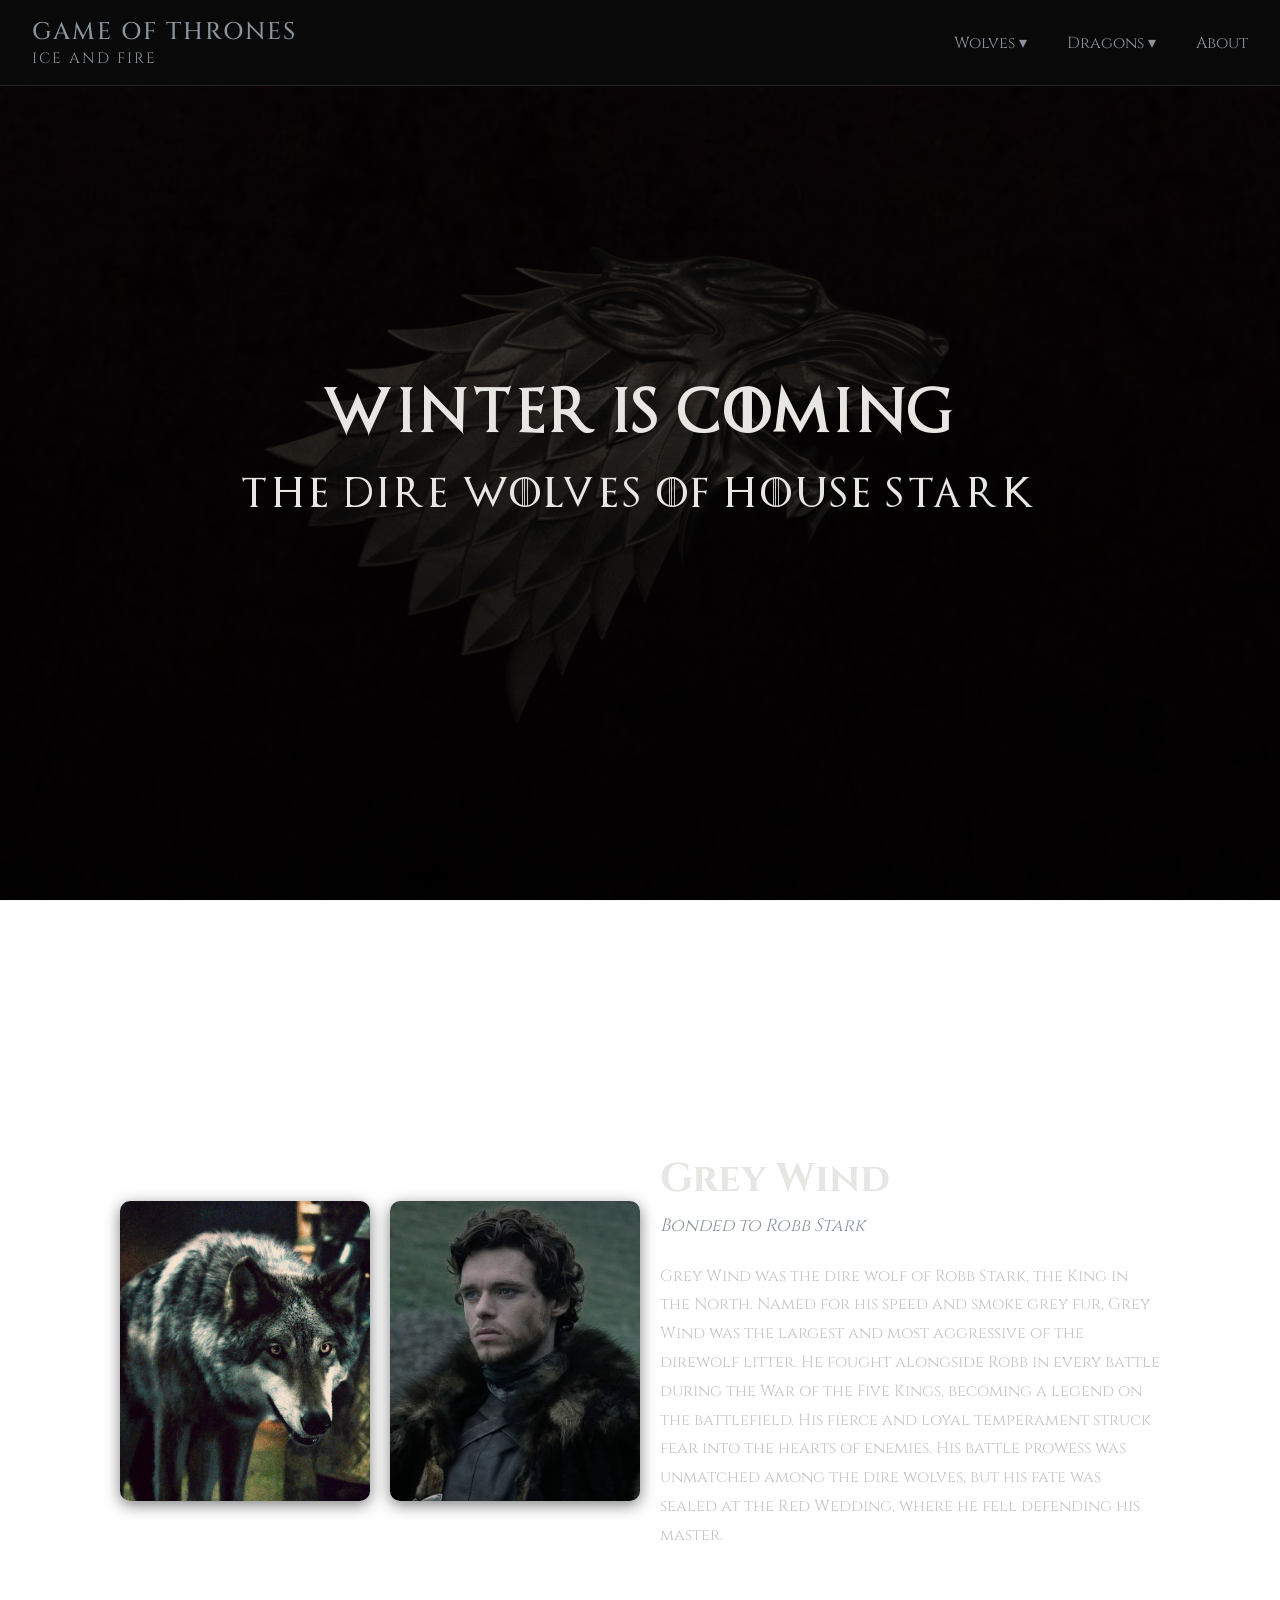
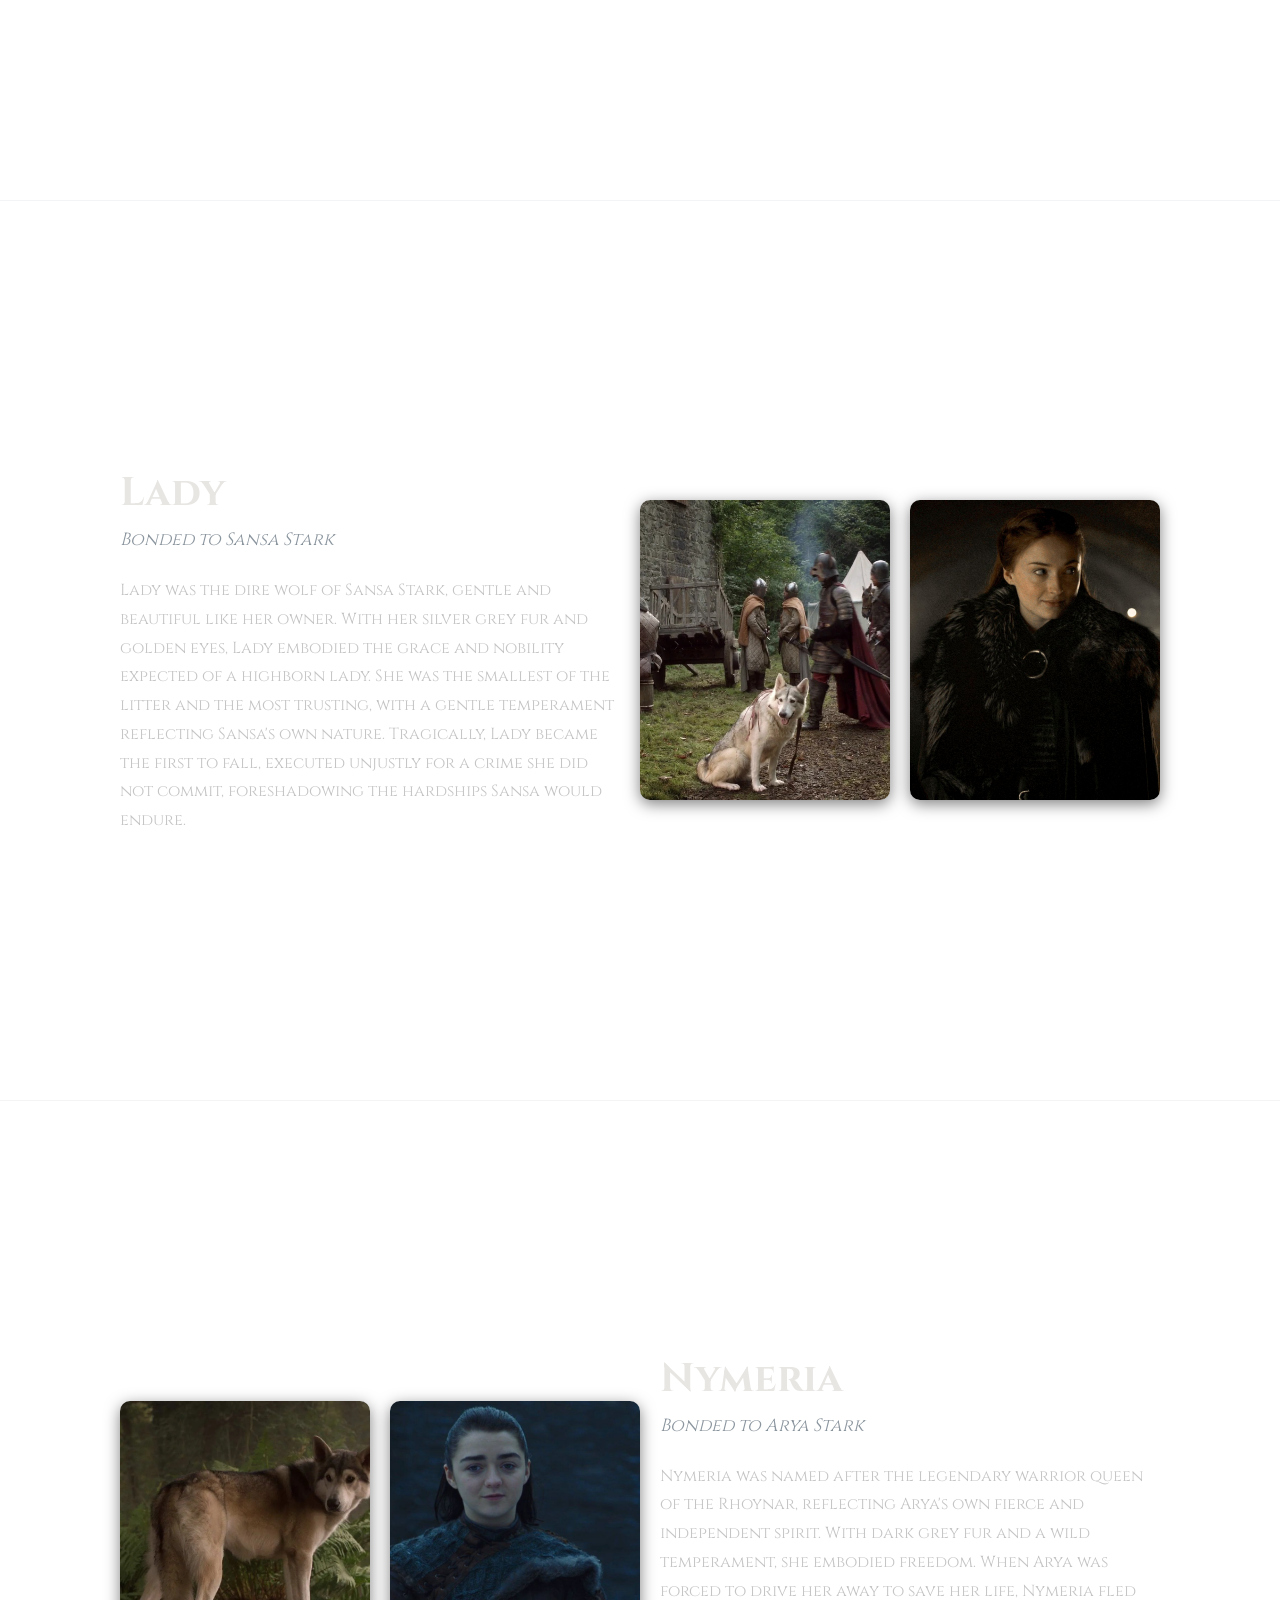
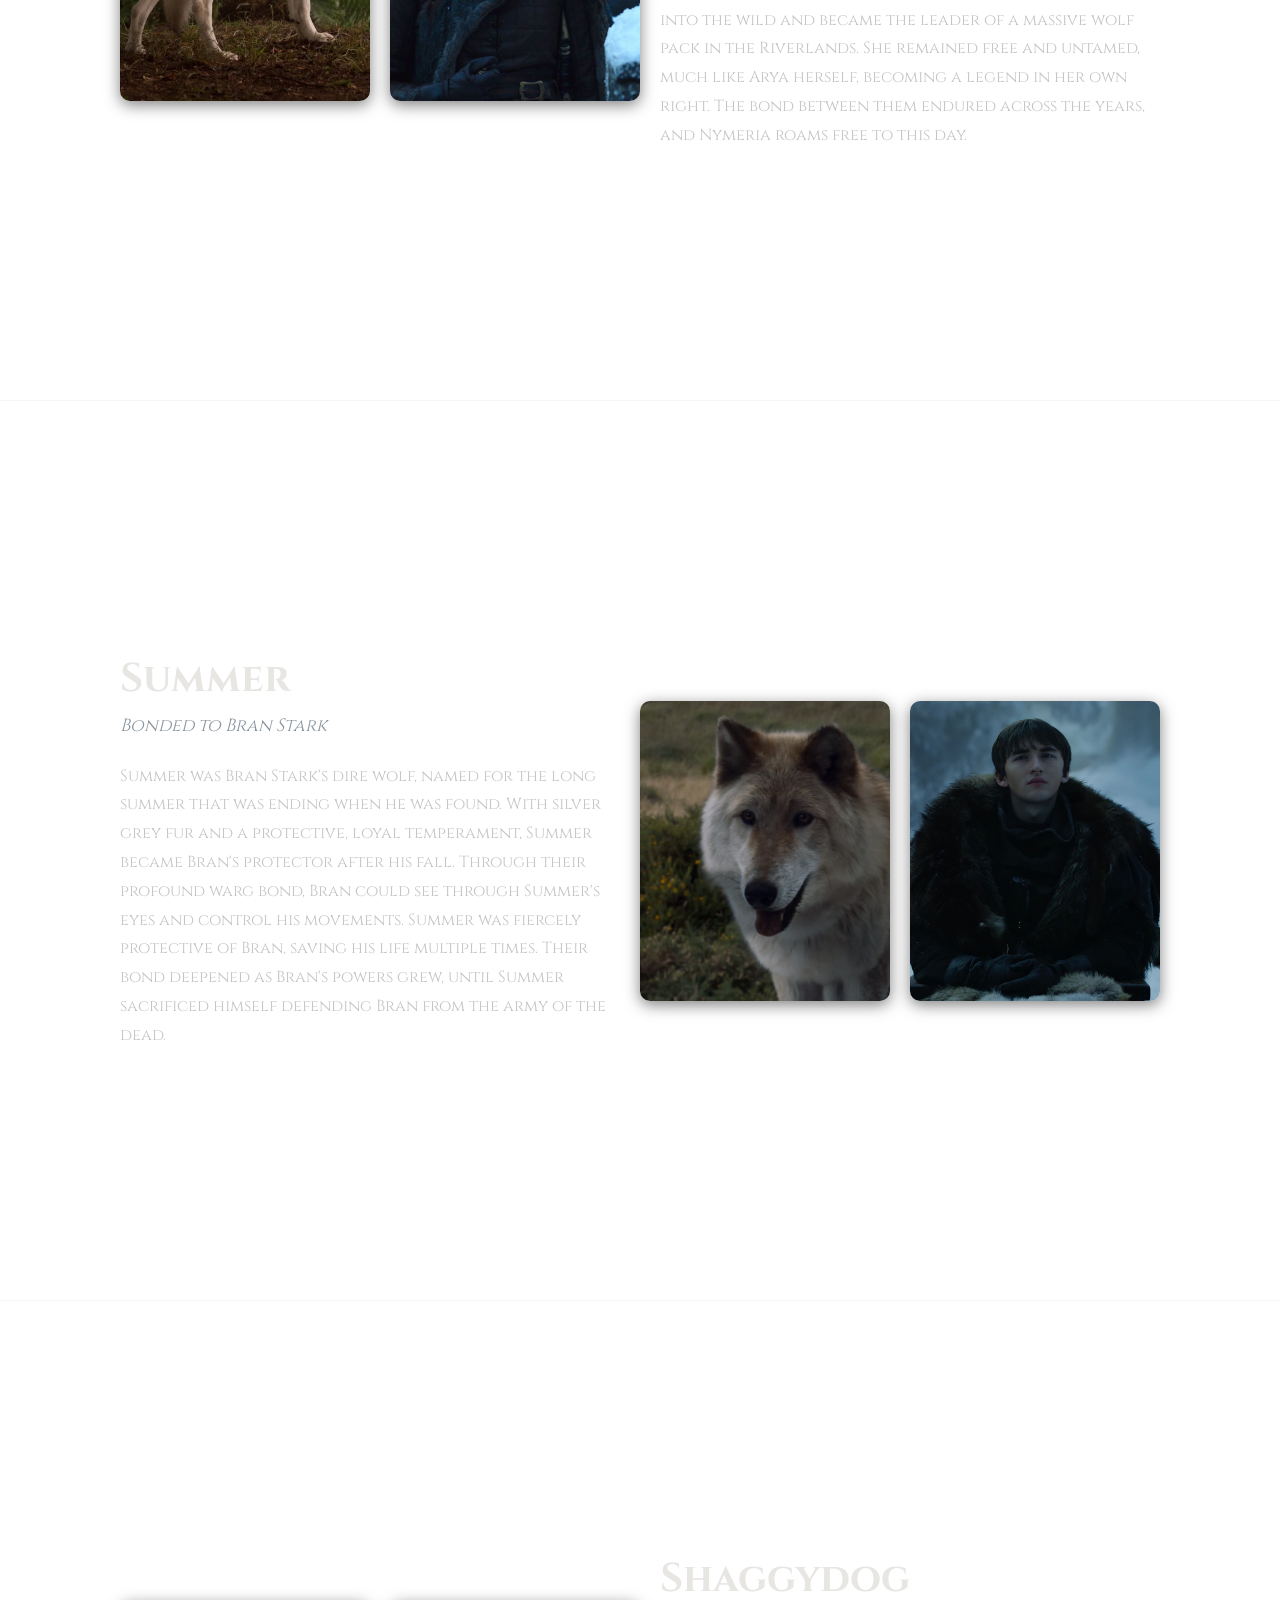
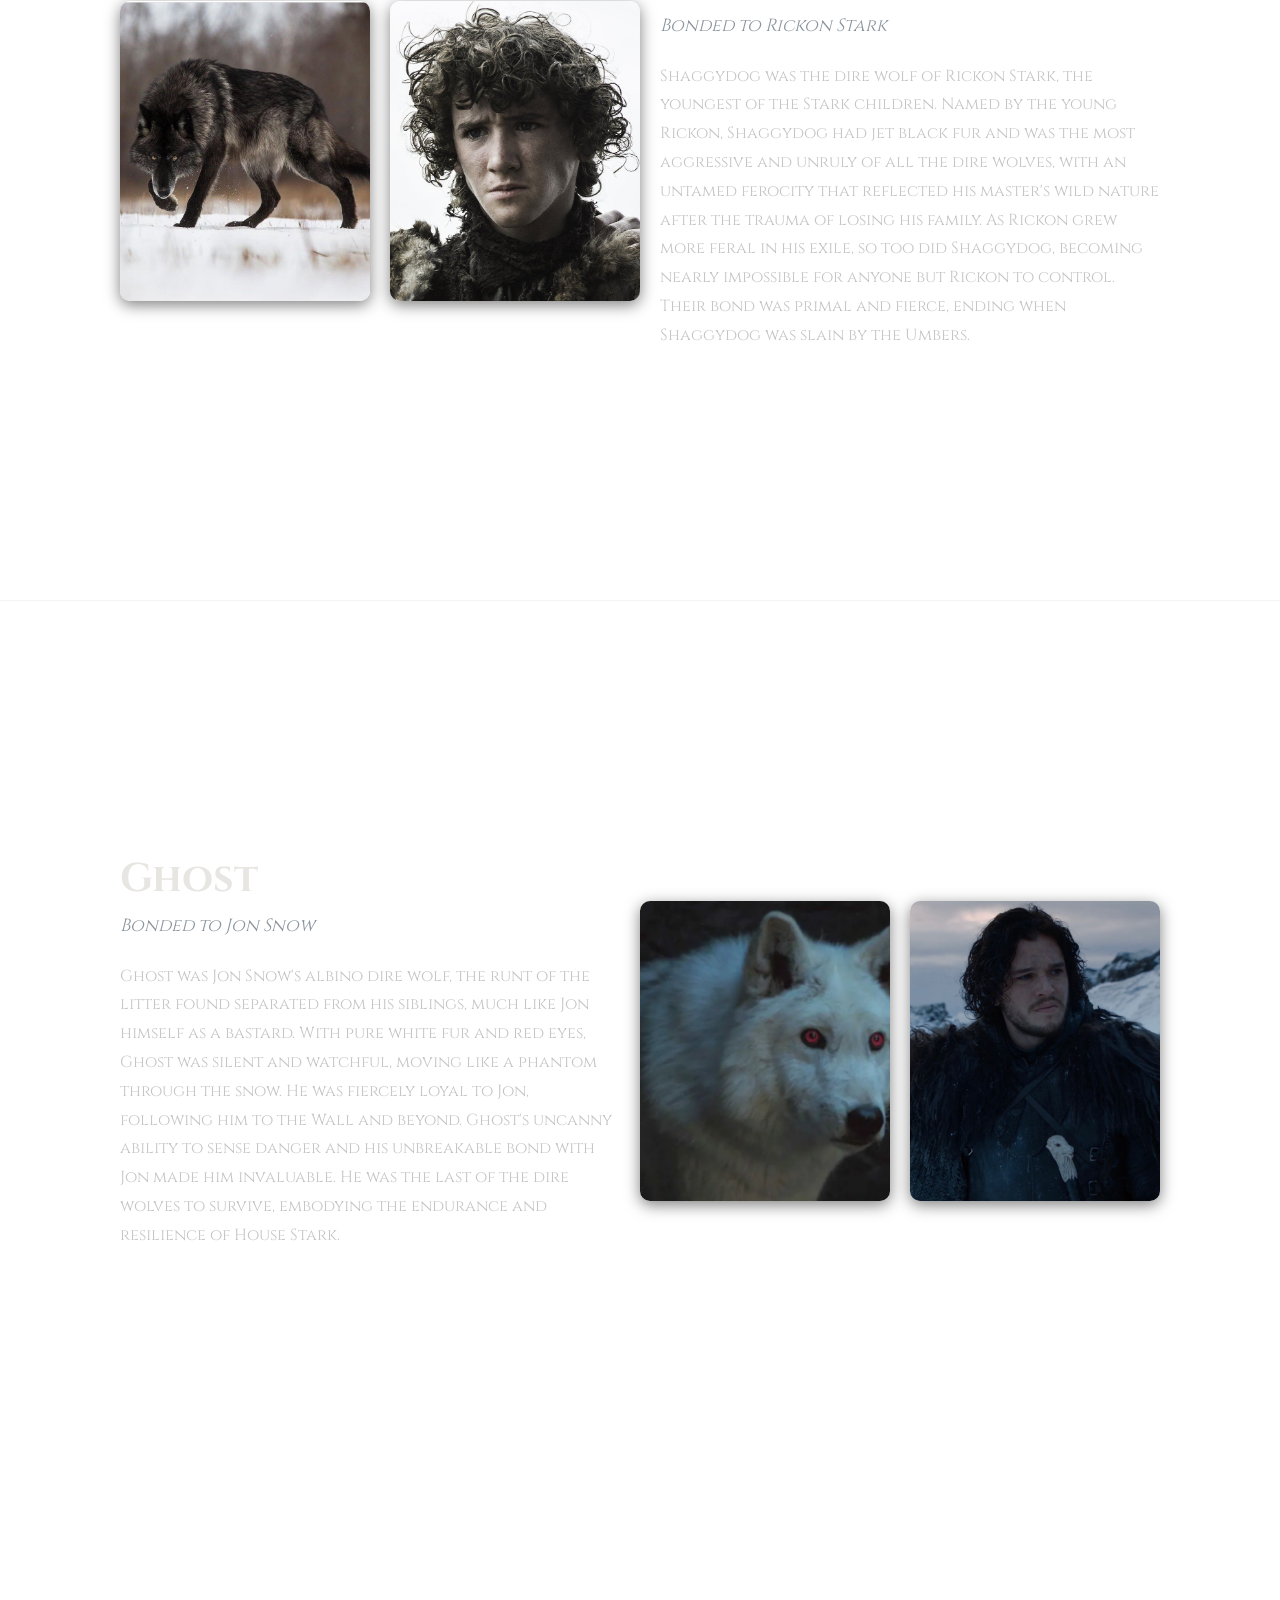
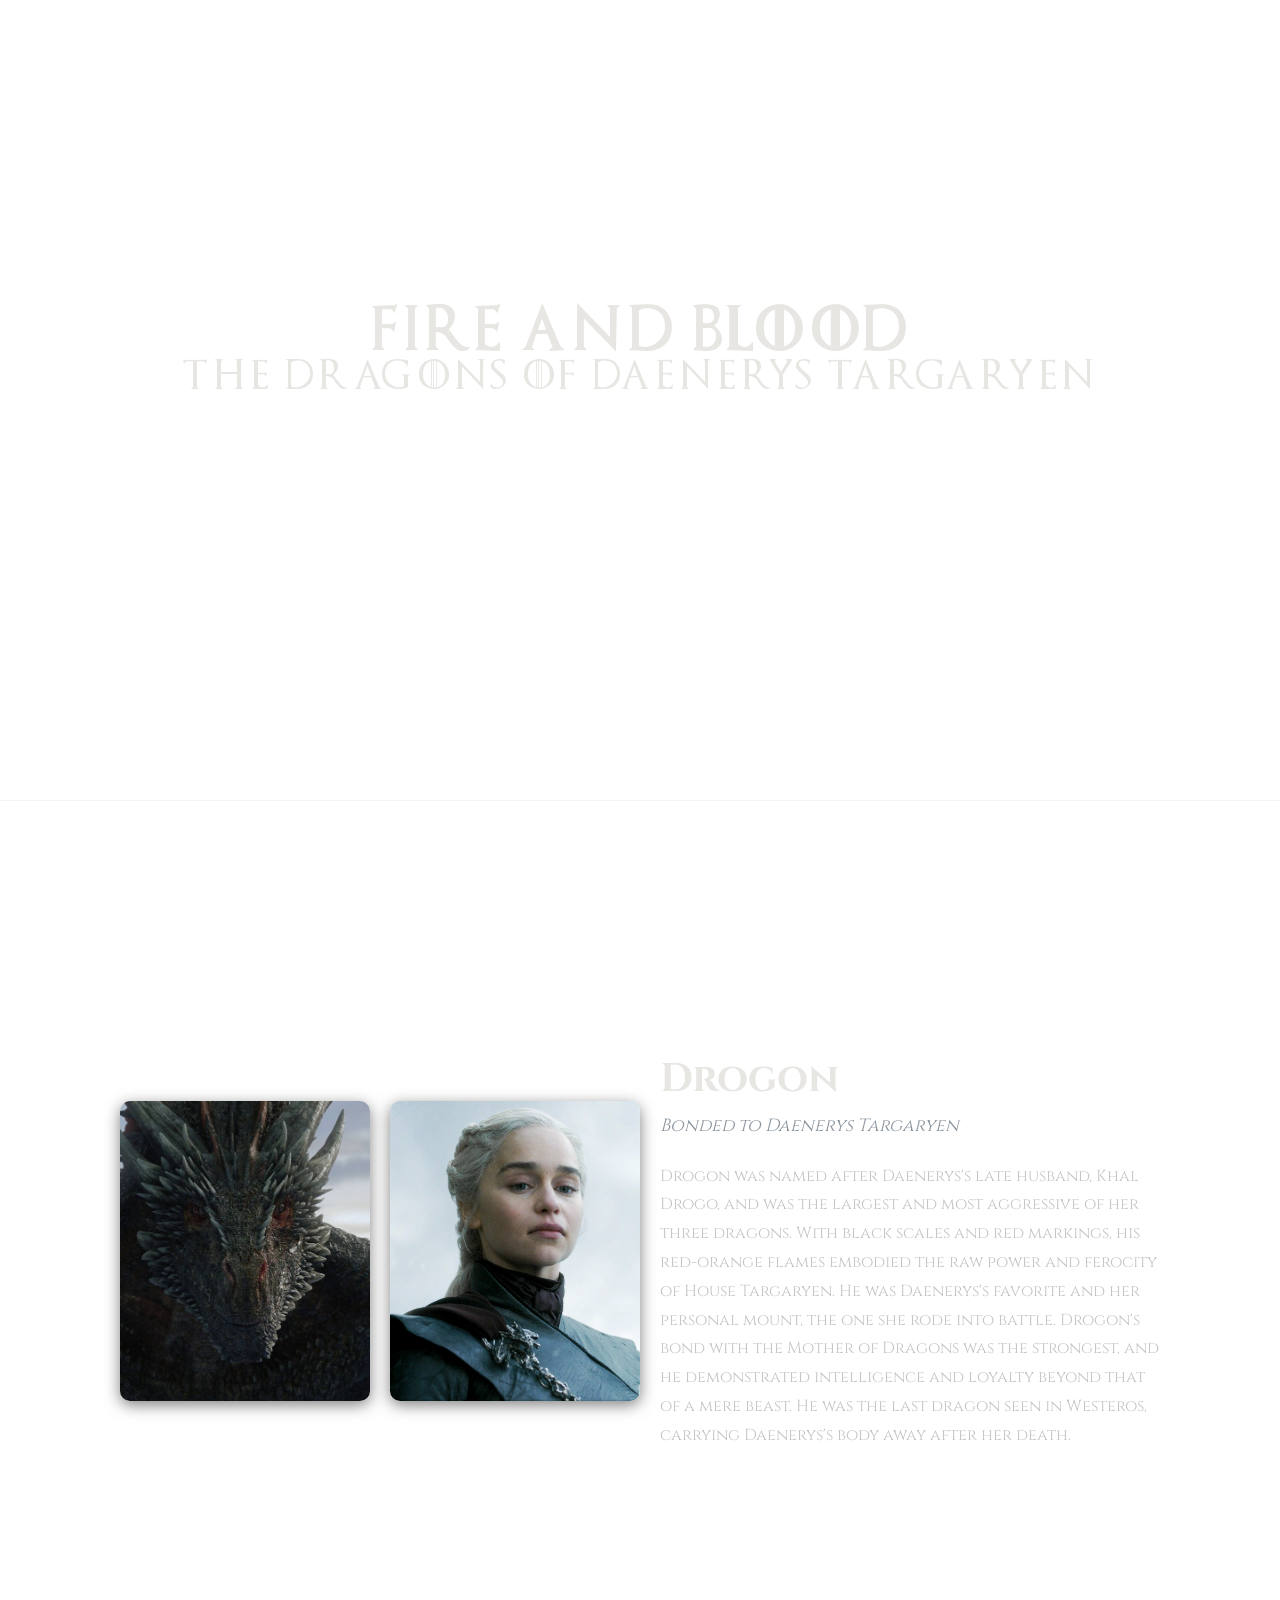
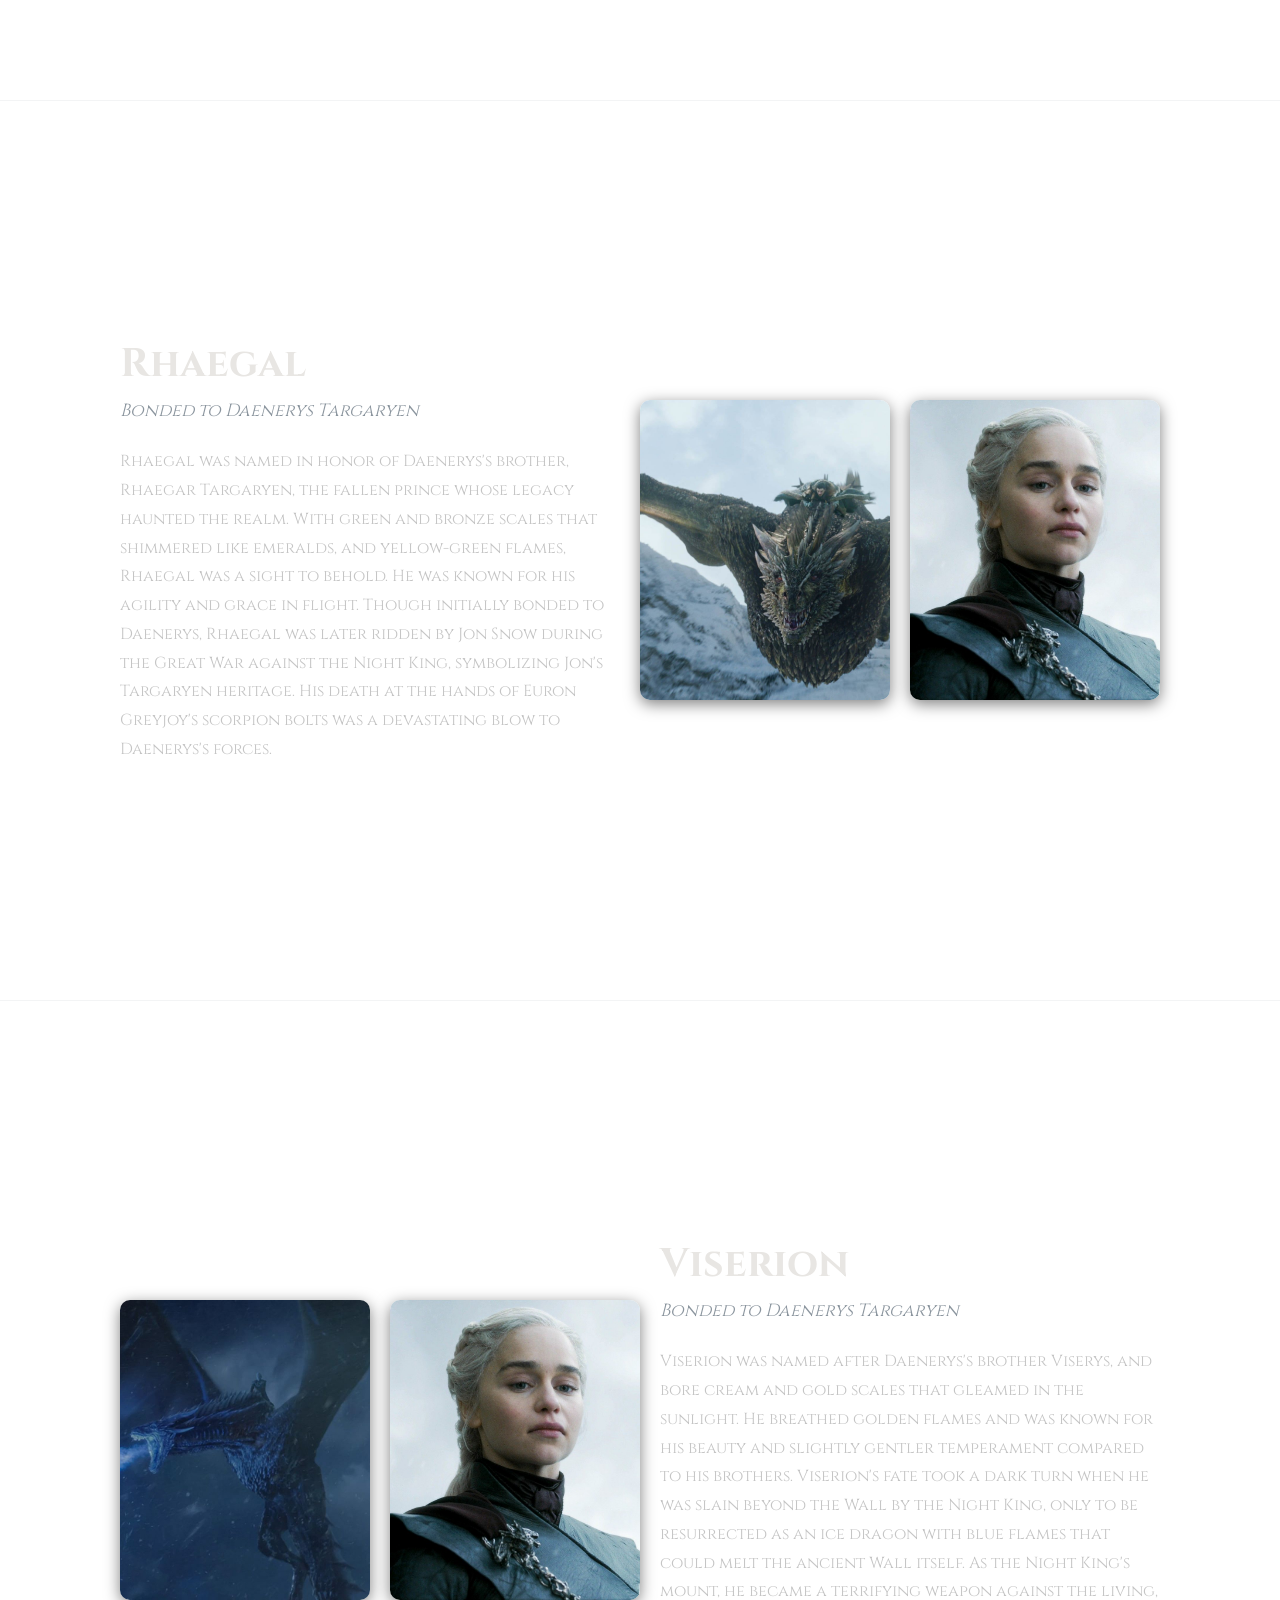
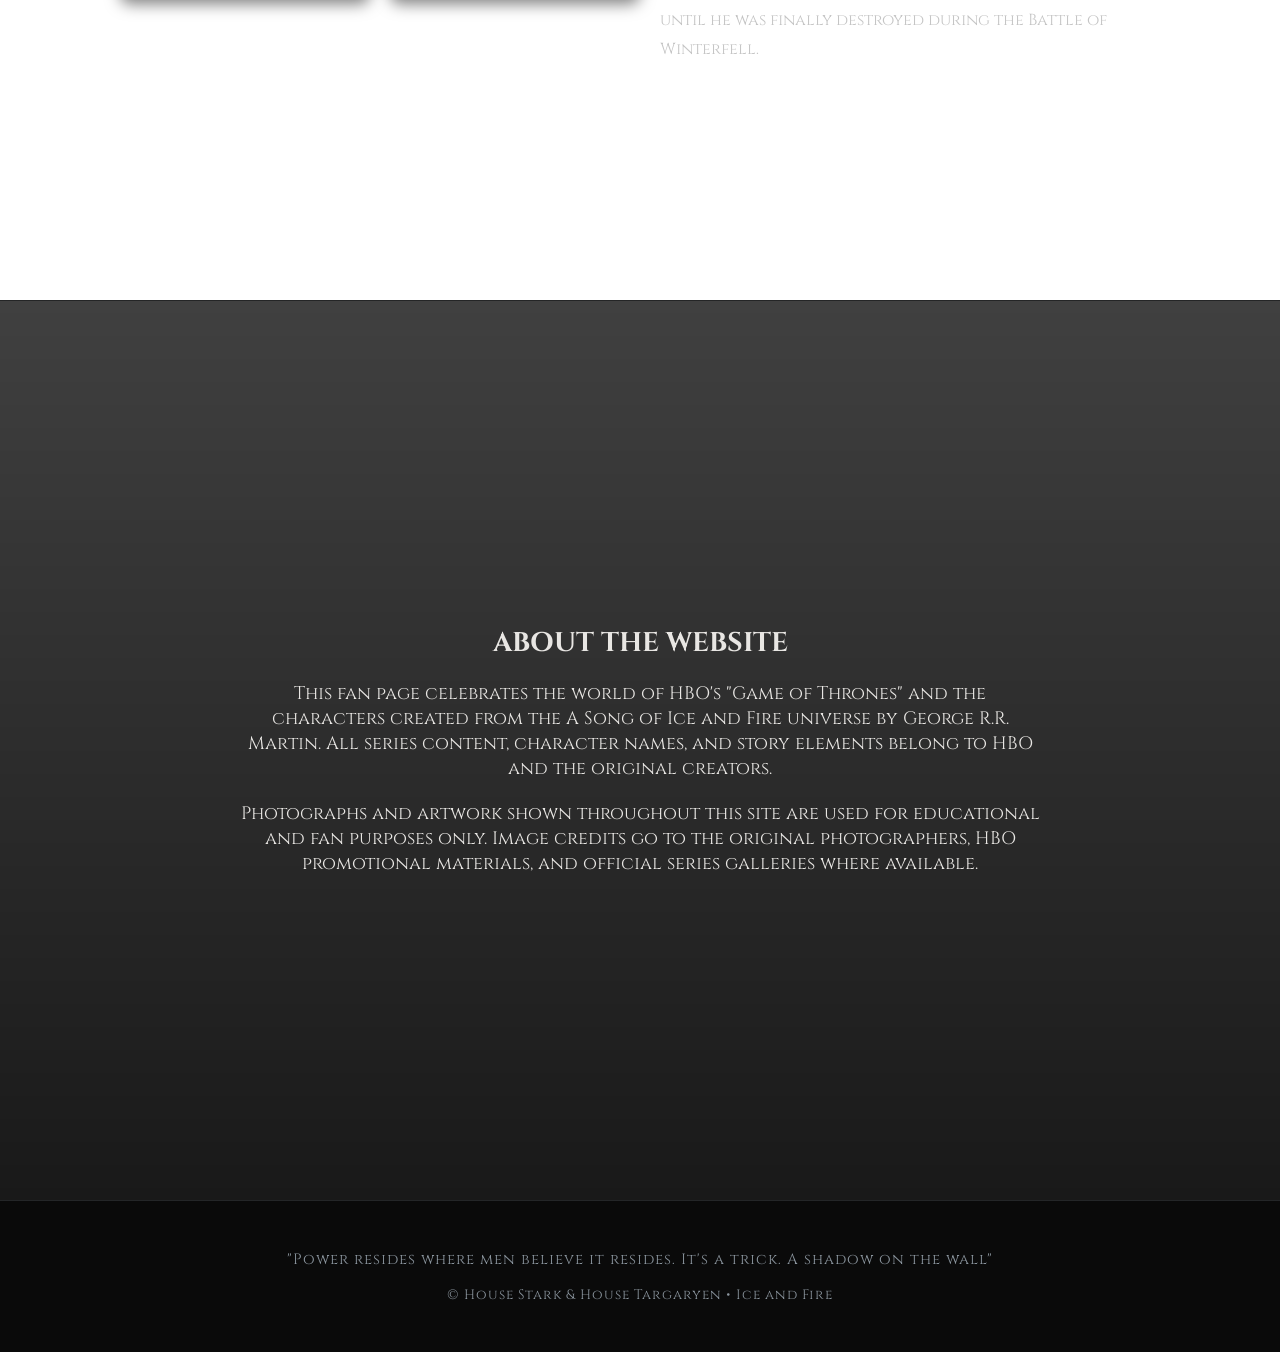
==== webpage/fronta.html @ 241920af "Add files via upload" ====
<!DOCTYPE html>
<html lang="en">

<head>
    <meta charset="UTF-8">
    <meta name="viewport" content="width=device-width, initial-scale=1.0">
    <title>The Dire Wolves & Dragons of Westeros</title>
    <link rel="stylesheet" href="front.css">
</head>

<body>
    <header>
        <nav>
            <div class="holder">
                <div class="logo">GAME OF THRONES</div>
                <div class="logo2">ICE AND FIRE</div>
            </div>

            <div class="burger">&#9776;</div>
            <ul class="links">
                <li class="dropdown">
                    <a href="#">Wolves ▾</a>
                    <ul class="menu">
                        <li><a href="#grey-wind">Grey Wind</a></li>
                        <li><a href="#lady">Lady</a></li>
                        <li><a href="#nymeria">Nymeria</a></li>
                        <li><a href="#summer">Summer</a></li>
                        <li><a href="#shaggydog">Shaggydog</a></li>
                        <li><a href="#ghost">Ghost</a></li>
                    </ul>
                </li>

                <li class="dropdown">
                    <a href="#">Dragons ▾</a>
                    <ul class="menu">
                        <li><a href="#drogon">Drogon</a></li>
                        <li><a href="#rhaegal">Rhaegal</a></li>
                        <li><a href="#viserion">Viserion</a></li>
                    </ul>
                </li>
                    <li><a href="#about">About</a></li>

            </ul>
        </nav>
    </header>

    <section class="intro" id="intro">
        <div class="intro_content">
            <h1>Winter is coming</h1>
            <br>
            <p>The Dire Wolves of House Stark</p>
        </div>
    </section>

    <section id="grey-wind" class="wolf">
        <div class="content">
            <img src="/images/greywind.jpeg" alt="Grey Wind" class="image">
            <img src="/images/rob.jpg" alt="Robb Stark" class="image">
            <div class="wolfinfo">
                <h2>Grey Wind</h2>
                <p class="owner">Bonded to Robb Stark</p>
                <p class="description">
                    Grey Wind was the dire wolf of Robb Stark, the King in the North. Named for his speed and smoke grey
                    fur,
                    Grey Wind was the largest and most aggressive of the direwolf litter. He fought alongside Robb in
                    every battle during the War of the Five Kings, becoming a legend on the battlefield. His fierce and
                    loyal
                    temperament struck fear into the hearts of enemies. His battle prowess was unmatched among the dire
                    wolves,
                    but his fate was sealed at the Red Wedding, where he fell defending his master.
                </p>
            </div>
        </div>
    </section>

    <section id="lady" class="wolf">
        <div class="content">
            <div class="wolfinfo">
                <h2>Lady</h2>
                <p class="owner">Bonded to Sansa Stark</p>
                <p class="description">
                    Lady was the dire wolf of Sansa Stark, gentle and beautiful like her owner. With her silver grey fur
                    and
                    golden eyes, Lady embodied the grace and nobility expected of a highborn lady. She was the smallest
                    of the litter and the most trusting, with a gentle temperament reflecting Sansa's own nature.
                    Tragically,
                    Lady became the first to fall, executed unjustly for a crime she did not commit, foreshadowing the
                    hardships
                    Sansa would endure.
                </p>
            </div>
            <img src="/images/lady.jpeg" alt="Lady" class="image">
            <img src="/images/sansa.jpg" alt="Sansa Stark" class="image">
        </div>
    </section>

    <section id="nymeria" class="wolf">
        <div class="content">
            <img src="/images/nymeria.jpeg" alt="Nymeria" class="image">
            <img src="/images/arya.jpg" alt="Arya Stark" class="image">
            <div class="wolfinfo">
                <h2>Nymeria</h2>
                <p class="owner">Bonded to Arya Stark</p>
                <p class="description">
                    Nymeria was named after the legendary warrior queen of the Rhoynar, reflecting Arya's own fierce
                    and independent spirit. With dark grey fur and a wild temperament, she embodied freedom. When Arya
                    was
                    forced to drive her away to save her life, Nymeria fled into the wild and became the leader of a
                    massive
                    wolf pack in the Riverlands. She remained free and untamed, much like Arya herself, becoming a
                    legend in
                    her own right. The bond between them endured across the years, and Nymeria roams free to this day.
                </p>
            </div>
        </div>
    </section>

    <section id="summer" class="wolf">
        <div class="content">
            <div class="wolfinfo">
                <h2>Summer</h2>
                <p class="owner">Bonded to Bran Stark</p>
                <p class="description">
                    Summer was Bran Stark's dire wolf, named for the long summer that was ending when he was found.
                    With silver grey fur and a protective, loyal temperament, Summer became Bran's protector after his
                    fall.
                    Through their profound warg bond, Bran could see through Summer's eyes and control his movements.
                    Summer was fiercely protective of Bran, saving his life multiple times. Their bond deepened as
                    Bran's
                    powers grew, until Summer sacrificed himself defending Bran from the army of the dead.
                </p>
            </div>
            <img src="/images/summer.jpeg" alt="Summer" class="image">
            <img src="/images/bran.jpg" alt="Bran Stark" class="image">
        </div>
    </section>

    <section id="shaggydog" class="wolf">
        <div class="content">
            <img src="/images/shaggydog.jpg" alt="Shaggydog" class="image">
            <img src="/images/rickon.jpg" alt="Rickon Stark" class="image">
            <div class="wolfinfo">
                <h2>Shaggydog</h2>
                <p class="owner">Bonded to Rickon Stark</p>
                <p class="description">
                    Shaggydog was the dire wolf of Rickon Stark, the youngest of the Stark children. Named by the
                    young Rickon, Shaggydog had jet black fur and was the most aggressive and unruly of all the dire
                    wolves,
                    with an untamed ferocity that reflected his master's wild nature after the trauma of losing his
                    family.
                    As Rickon grew more feral in his exile, so too did Shaggydog, becoming nearly impossible for anyone
                    but
                    Rickon to control. Their bond was primal and fierce, ending when Shaggydog was slain by the Umbers.
                </p>
            </div>
        </div>
    </section>

    <section id="ghost" class="wolf">
        <div class="content">
            <div class="wolfinfo">
                <h2>Ghost</h2>
                <p class="owner">Bonded to Jon Snow</p>
                <p class="description">
                    Ghost was Jon Snow's albino dire wolf, the runt of the litter found separated from his siblings,
                    much like Jon himself as a bastard. With pure white fur and red eyes, Ghost was silent and watchful,
                    moving like a phantom through the snow. He was fiercely loyal to Jon, following him to the Wall and
                    beyond.
                    Ghost's uncanny ability to sense danger and his unbreakable bond with Jon made him invaluable. He
                    was the
                    last of the dire wolves to survive, embodying the endurance and resilience of House Stark.
                </p>
            </div>
            <img src="/images/ghost.jpeg" alt="Ghost" class="image">
            <img src="/images/jon.jpg" alt="Jon Snow" class="image">
        </div>
    </section>

    <section class="divider" id="dragons">
        <h2>Fire and Blood</h2>
        <p>The Dragons of Daenerys Targaryen</p>
    </section>

    <section id="drogon" class="dragon">
        <div class="content">
            <img src="/images/DROGON2.jpg" alt="Drogon" class="image">
            <img src="/images/daenerys.jpg" alt="Daenerys Targaryen" class="image">
            <div class="wolfinfo">
                <h2>Drogon</h2>
                <p class="owner">Bonded to Daenerys Targaryen</p>
                <p class="description">
                    Drogon was named after Daenerys's late husband, Khal Drogo, and was the largest and most aggressive
                    of her three dragons. With black scales and red markings, his red-orange flames embodied the raw
                    power and ferocity of House Targaryen. He was Daenerys's favorite and her personal mount, the one
                    she
                    rode into battle. Drogon's bond with the Mother of Dragons was the strongest, and he demonstrated
                    intelligence and loyalty beyond that of a mere beast. He was the last dragon seen in Westeros,
                    carrying
                    Daenerys's body away after her death.
                </p>
            </div>
        </div>
    </section>

    <section id="rhaegal" class="dragon">
        <div class="content">
            <div class="wolfinfo">
                <h2>Rhaegal</h2>
                <p class="owner">Bonded to Daenerys Targaryen</p>
                <p class="description">
                    Rhaegal was named in honor of Daenerys's brother, Rhaegar Targaryen, the fallen prince whose legacy
                    haunted the realm. With green and bronze scales that shimmered like emeralds, and yellow-green
                    flames,
                    Rhaegal was a sight to behold. He was known for his agility and grace in flight. Though initially
                    bonded
                    to Daenerys, Rhaegal was later ridden by Jon Snow during the Great War against the Night King,
                    symbolizing
                    Jon's Targaryen heritage. His death at the hands of Euron Greyjoy's scorpion bolts was a devastating
                    blow
                    to Daenerys's forces.
                </p>
            </div>
            <img src="/images/RHAEGAL.jpg" alt="Rhaegal" class="image">
            <img src="/images/daenerys.jpg" alt="Daenerys Targaryen" class="image">
        </div>
    </section>

    <section id="viserion" class="dragon">
        <div class="content">
            <img src="/images/VISERION.jpg" alt="Viserion" class="image">
            <img src="/images/daenerys.jpg" alt="Daenerys Targaryen" class="image">
            <div class="wolfinfo">
                <h2>Viserion</h2>
                <p class="owner">Bonded to Daenerys Targaryen</p>
                <p class="description">
                    Viserion was named after Daenerys's brother Viserys, and bore cream and gold scales that gleamed in
                    the sunlight. He breathed golden flames and was known for his beauty and slightly gentler
                    temperament
                    compared to his brothers. Viserion's fate took a dark turn when he was slain beyond the Wall by the
                    Night King, only to be resurrected as an ice dragon with blue flames that could melt the ancient
                    Wall
                    itself. As the Night King's mount, he became a terrifying weapon against the living, until he was
                    finally destroyed during the Battle of Winterfell.
                </p>
            </div>
        </div>
    </section>

    <section class="dragon" id="about">
            <div class="content_about">
                <h2>ABOUT THE WEBSITE</h2>
                <p>
                    This fan page celebrates the world of HBO's "Game of Thrones" and the characters created from the
                    A Song of Ice and Fire universe by George R.R. Martin. All series content, character names, and story
                    elements belong to HBO and the original creators.
                </p>
                <p>
                    Photographs and artwork shown throughout this site are used for educational and fan purposes only.
                    Image credits go to the original photographers, HBO promotional materials, and official series
                    galleries where available.
                </p>
            </div>
    </section>

    <footer>
        <p>"Power resides where men believe it resides. It's a trick. A shadow on the wall"</p>
        <p style="margin-top: 1rem; font-size: 0.85rem;">© House Stark & House Targaryen • Ice and Fire</p>
    </footer>

    <script src="https://code.jquery.com/jquery-3.6.0.min.js"></script>
    <script src="front.js"></script>
</body>

</html>
---- webpage/front.css ----
* {
    margin: 0;
    box-sizing: border-box;
}
body {
    font-family: "MyFont", 'Georgia', serif;
    background-attachment: fixed;
    overflow-x: hidden;
    color: #e8e6e3;
    opacity: 1;
}
header {
    position: fixed;
    top: 0;
    z-index: 100;
    width: 100%;
    color: #8b959e;
    background: rgba(10, 10, 10, 0.95);
    backdrop-filter: blur(30px);
    border-bottom: 1px solid rgba(139, 149, 158, 0.2);
}
nav{
    max-width: 1500px;
    max-height: fit-content;
    margin: 0 auto;
    padding: 16px 32px;
    display: flex;
    justify-content: space-between;
    align-items: center;
}

.dropdown {
    position: relative;
}
.dropdown .menu {
    display: none;
    position: absolute;
    top: 100%;
    left: 0;
    list-style: none;
    background: rgba(10, 10, 10, 0.98);
    backdrop-filter: blur(30px);
    border: 1px solid rgba(139, 149, 158, 0.2);
    border-radius: 8px;
    padding: 12px 0;
    min-width: 180px;
    margin-top: 8px;
    box-shadow: 0 8px 24px rgba(0, 0, 0, 0.6);
}
.dropdown .menu.active {
    display: block;
}
.dropdown .menu li {
    padding: 0;
}
.dropdown .menu a {
    display: block;
    padding: 12px 24px;
    color: #8b959e;
    transition: background 0.2s ease, color 0.2s ease;
}

.dropdown .menu a:hover {
    background: rgba(139, 149, 158, 0.1);
    color: #e8e6e3;
}

.dropdown .menu a::after {
    display: none;
}
.links {
    list-style: none;
    display: flex;
    gap: 40px;
}
.links li{
    color: #8b959e;
}
.links a{
    position: relative;
}
a{
    color: #8b959e;
    text-decoration: none;
}
.links a::after{
    content: '';
    background: #8b959e;
    height: 2px;
    left: 0;
    width: 0;
    bottom: -5px;
    position: absolute;
    transition: width 0.3s ease;
}
.links a:hover::after {
    width: 100%;
}
nav a:visited {
  color: #8b959e;
}
.burger {
    display: none;
    font-size: 28px;
    color: #8b959e;
    cursor: pointer;
    transition: color 0.3s ease;
}
.burger:hover {
    color: #e8e6e3;
}

.logo{
    font-size: 24px;
    font-weight: 500;
    color: #8b959e;
    letter-spacing: 2px;
}
.logo2{
    font-size: 15px;
    font-weight: 400;
    color: #8b959e;
    letter-spacing: 2px;
}
.intro{
    height: 100vh;
    display: flex;
    text-align: center;
    font-size: 30px;
    font-family: "GOT", serif;
    letter-spacing: 5px;
    flex-direction: column;
    justify-content: center;
    align-items: center;
    padding: 0 20px;
    background-image: linear-gradient(rgba(0,0,0,0.75), rgba(0,0,0,0.9)),url('/images/ice.png');
    background-size: cover;
    background-position: center;
}

#grey-wind {
    background: linear-gradient(rgba(0,0,0,0.75), rgba(0,0,0,0.9)), url('/images/greywind.jpeg');
    background-size: cover;
    background-position: center;
}
#lady {
    background: linear-gradient(rgba(0,0,0,0.75), rgba(0,0,0,0.9)), url('/images/lady.jpeg');
    background-size: cover;
    background-position: center;
}
#nymeria {
    background: linear-gradient(rgba(0,0,0,0.75), rgba(0,0,0,0.9)), url('/images/nymeria.jpeg');
    background-size: cover;
    background-position: center;
}
#summer {
    background: linear-gradient(rgba(0,0,0,0.75), rgba(0,0,0,0.9)), url('/images/summer.jpeg');
    background-size: cover;
    background-position: center;
}
#shaggydog {
    background: linear-gradient(rgba(0,0,0,0.75), rgba(0,0,0,0.9)), url('/images/shaggydog.jpg');
    background-size: cover;
    background-position: right;
}
#ghost {
    background: linear-gradient(rgba(0,0,0,0.75), rgba(0,0,0,0.9)), url('/images/ghost.jpeg');
    background-size: cover;
    background-position: center;
}
#drogon {
    background: linear-gradient(rgba(0,0,0,0.75), rgba(0,0,0,0.9)), url('/images/DROGON1.jpg');
    background-size: cover;
    background-position: center;
}
#rhaegal {
    background: linear-gradient(rgba(0,0,0,0.75), rgba(0,0,0,0.9)), url('/images/RHAEGAL.jpg');
    background-size: cover;
    background-position: center;
}
#viserion {
    background: linear-gradient(rgba(0,0,0,0.75), rgba(0,0,0,0.9)), url('/images/VISERION.jpg');
    background-size: cover;
    background-position: center;
}
#about{
    background: linear-gradient(rgba(0,0,0,0.75), rgba(0,0,0,0.9)), url('/images/icefire.png');
    background-size: cover;
    background-position: center;
}
.wolf, .dragon {
    min-height: 100vh;
    display: flex;
    align-items: center;
    justify-content: center;
    padding: 100px 60px;
    background: rgba(0, 0, 0, 0.5);
    border-top: 1px solid rgba(139, 149, 158, 0.1);
    flex-direction: column;
}
.content {
    display: flex;
    flex-wrap: wrap;
    align-items: center;
    justify-content: center;
    gap: 30px;
    max-width: 1400px;
}
.content_about {
    display: flex;
    flex-direction: column;
    align-items: center;
    justify-content: center;
    font-size: 18px;
    gap: 20px;
    max-width: 800px;
    text-align: center;
}
.divider {
    font-family: "GOT", serif;
    font-size: 30px;
    letter-spacing: 5px;
    min-height: 100vh;
    display: flex;
    flex-direction: column;
    justify-content: center;
    align-items: center;
    text-align: center;
    padding: 0 20px;
    background-image: linear-gradient(rgba(0,0,0,0.6), rgba(20,0,0,0.85)), url('/images/fire.png');
    background-size: cover;
    background-position: center;
}
.image{
    width: 400px;
    height: 400px;
    object-fit: cover;
    border-radius: 10px;
    box-shadow: 0 4px 15px rgba(0, 0, 0, 0.5);
}
.image:hover {
    transform: scale(1.02);
    transition: transform 0.8s ease;
}
.wolfinfo {
    flex: 1;
    min-width: 300px;
    max-width: 500px;
}
.wolfinfo h2 {
    font-size: 2.5rem;
    margin-bottom: 0.5rem;
    color: #e8e6e3;
}
.wolfinfo .owner {
    font-size: 1.1rem;
    color: #8b959e;
    margin-bottom: 1.5rem;
    font-style: italic;
}
.wolfinfo .description {
    font-size: 1rem;
    line-height: 1.8;
    color: #c5c5c5;
}
.intro, .dragon, .divider, #grey-wind, #lady, #nymeria, #summer, #shaggydog, #ghost, #drogon, #rhaegal, #viserion {
    background-attachment: fixed;
}
footer {
    background: #0a0a0a;
    padding: 48px 32px;
    text-align: center;
    border-top: 1px solid rgba(139, 149, 158, 0.2);
}
footer p {
    color: #8b959e;
    font-size: 15px;
    letter-spacing: 1px;
}
@font-face {
    font-family: "MyFont";
    src: url(/Cinzel/Cinzel-VariableFont_wght.ttf);
}
@font-face {
    font-family: "GOT";
    src: url(/game-of-thrones/Game\ of\ Thrones.ttf);
}

html{
    scroll-behavior: smooth;
}

@media (max-width: 1400px) {
    .image {
        width: 250px;
        height: 300px;
    }
    .content {
        gap: 20px;
    }
    .description{
        font-size: 10px;
    }
}

@media (max-width: 968px) {
    .image {
        width: 250px;
        height: 300px;
    }
    .content {
        gap: 20px;
    }
    .description{
        font-size: 10px;
    }
    .burger {
        display: block;
    }
    .links {
        position: fixed;
        right: -100%;
        top: 80px;
        flex-direction: column;
        background: rgba(10, 10, 10, 0.98);
        backdrop-filter: blur(30px);
        width: 250px;
        border-left: 1px solid rgba(139, 149, 158, 0.2);
        border-bottom: 1px solid rgba(139, 149, 158, 0.2);
        border-radius: 0 0 0 8px;
        padding: 20px;
        gap: 20px;
        transition: right 0.3s ease;
        box-shadow: -5px 5px 20px rgba(0, 0, 0, 0.5);
    }
    .links.active {
        right: 0;
    }
    .dropdown .menu {
        position: static;
        display: none;
        margin-top: 10px;
        box-shadow: none;
        border: none;
        padding-left: 15px;
    }
    .dropdown .menu.active {
        display: block;
    }
    .content {
        align-items: center;
    }
    
    .image {
        order: -1;
    }
    
    .wolfinfo {
        order: 1;
        text-align: center;
    }
}
@media (max-width: 640px) {
    .content {
        align-items: center;
    }
    .image {
        order: -1;
    }
    .wolfinfo {
        order: 1;
        text-align: center;
    }
    .intro {
        font-size: 20px;
    }
    .divider {
        font-size: 20px;
    }
    .wolf, .dragon {
        padding: 80px 30px;
    }
    .image {
        width: 200px;
        height: 200px;
    }
    .wolfinfo {
        max-width: 100%;
        text-align: center;
    }
    nav {
        padding: 10px;
    }
    .logo {
        font-size: 18px;
    }
    .logo2 {
        font-size: 12px;
    }
    .links {
        top: 60px;
        width: 200px;
        font-size: 14px;
    }
}
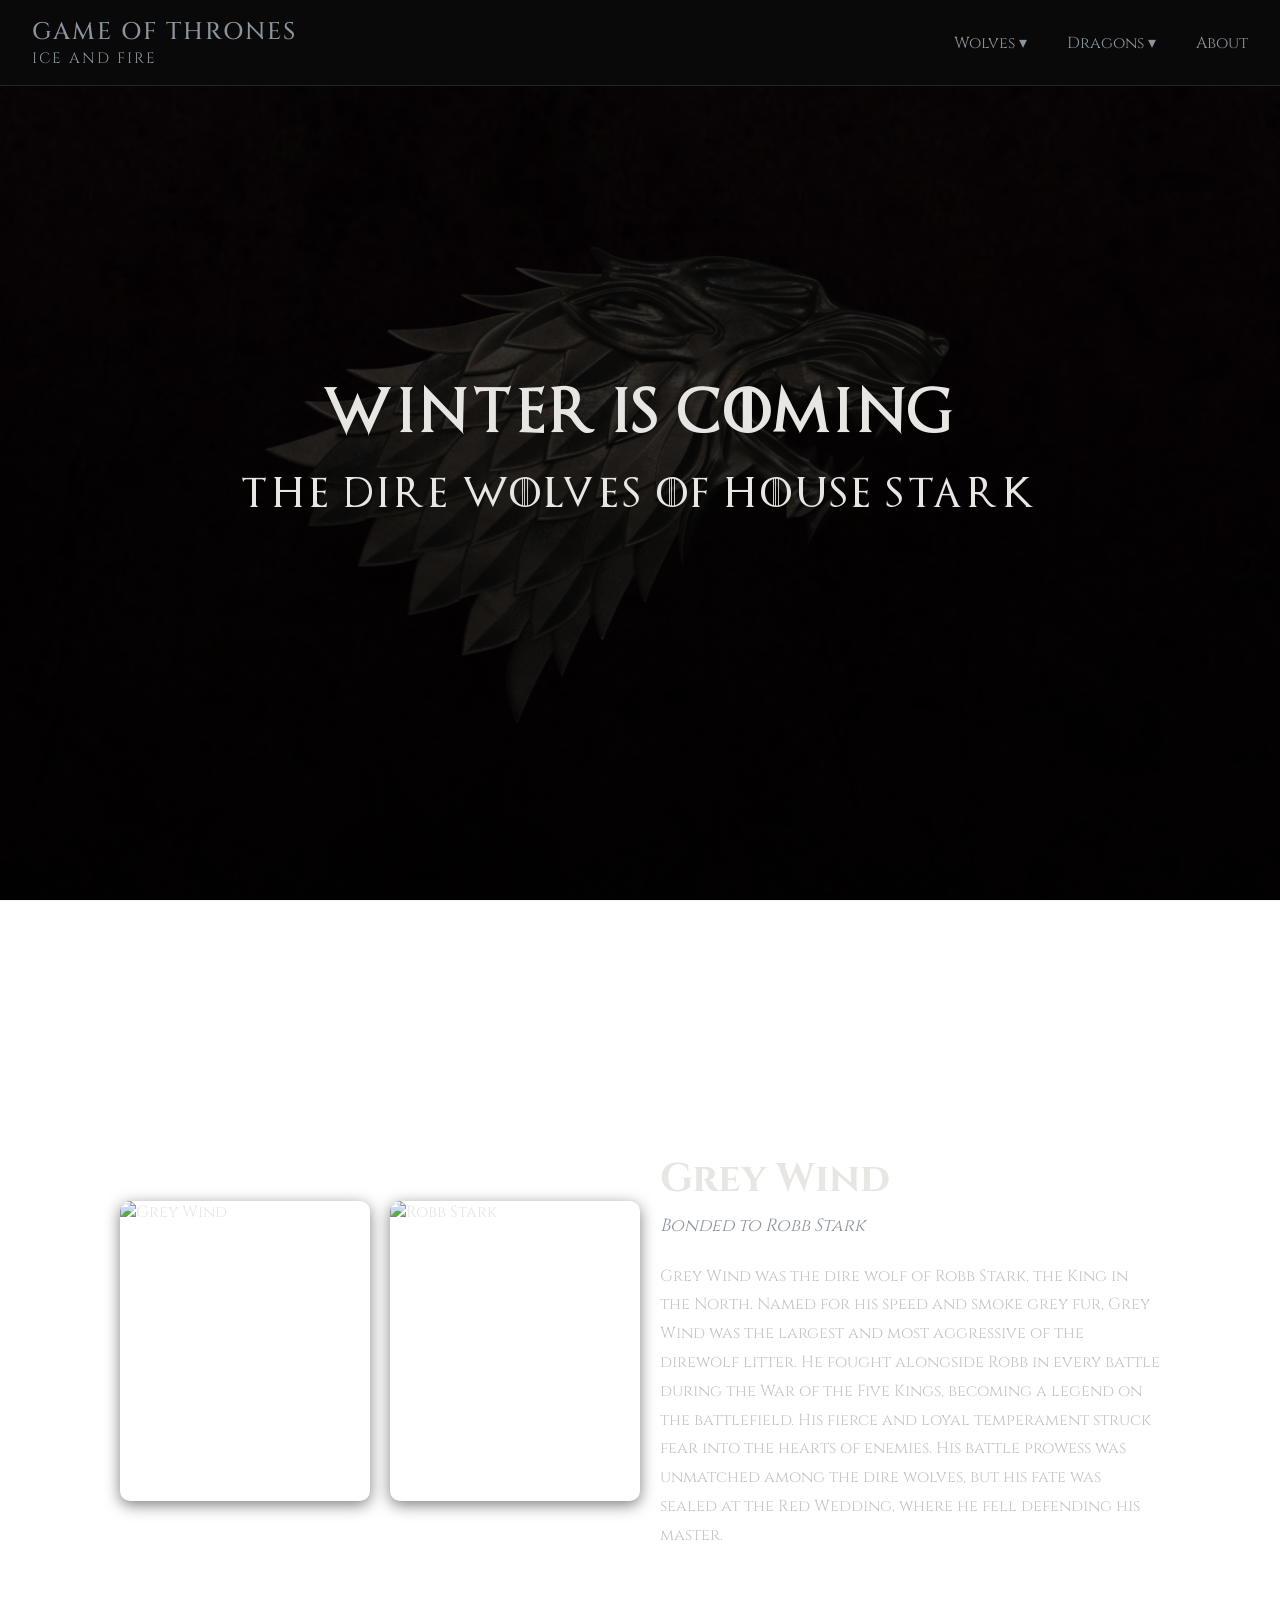
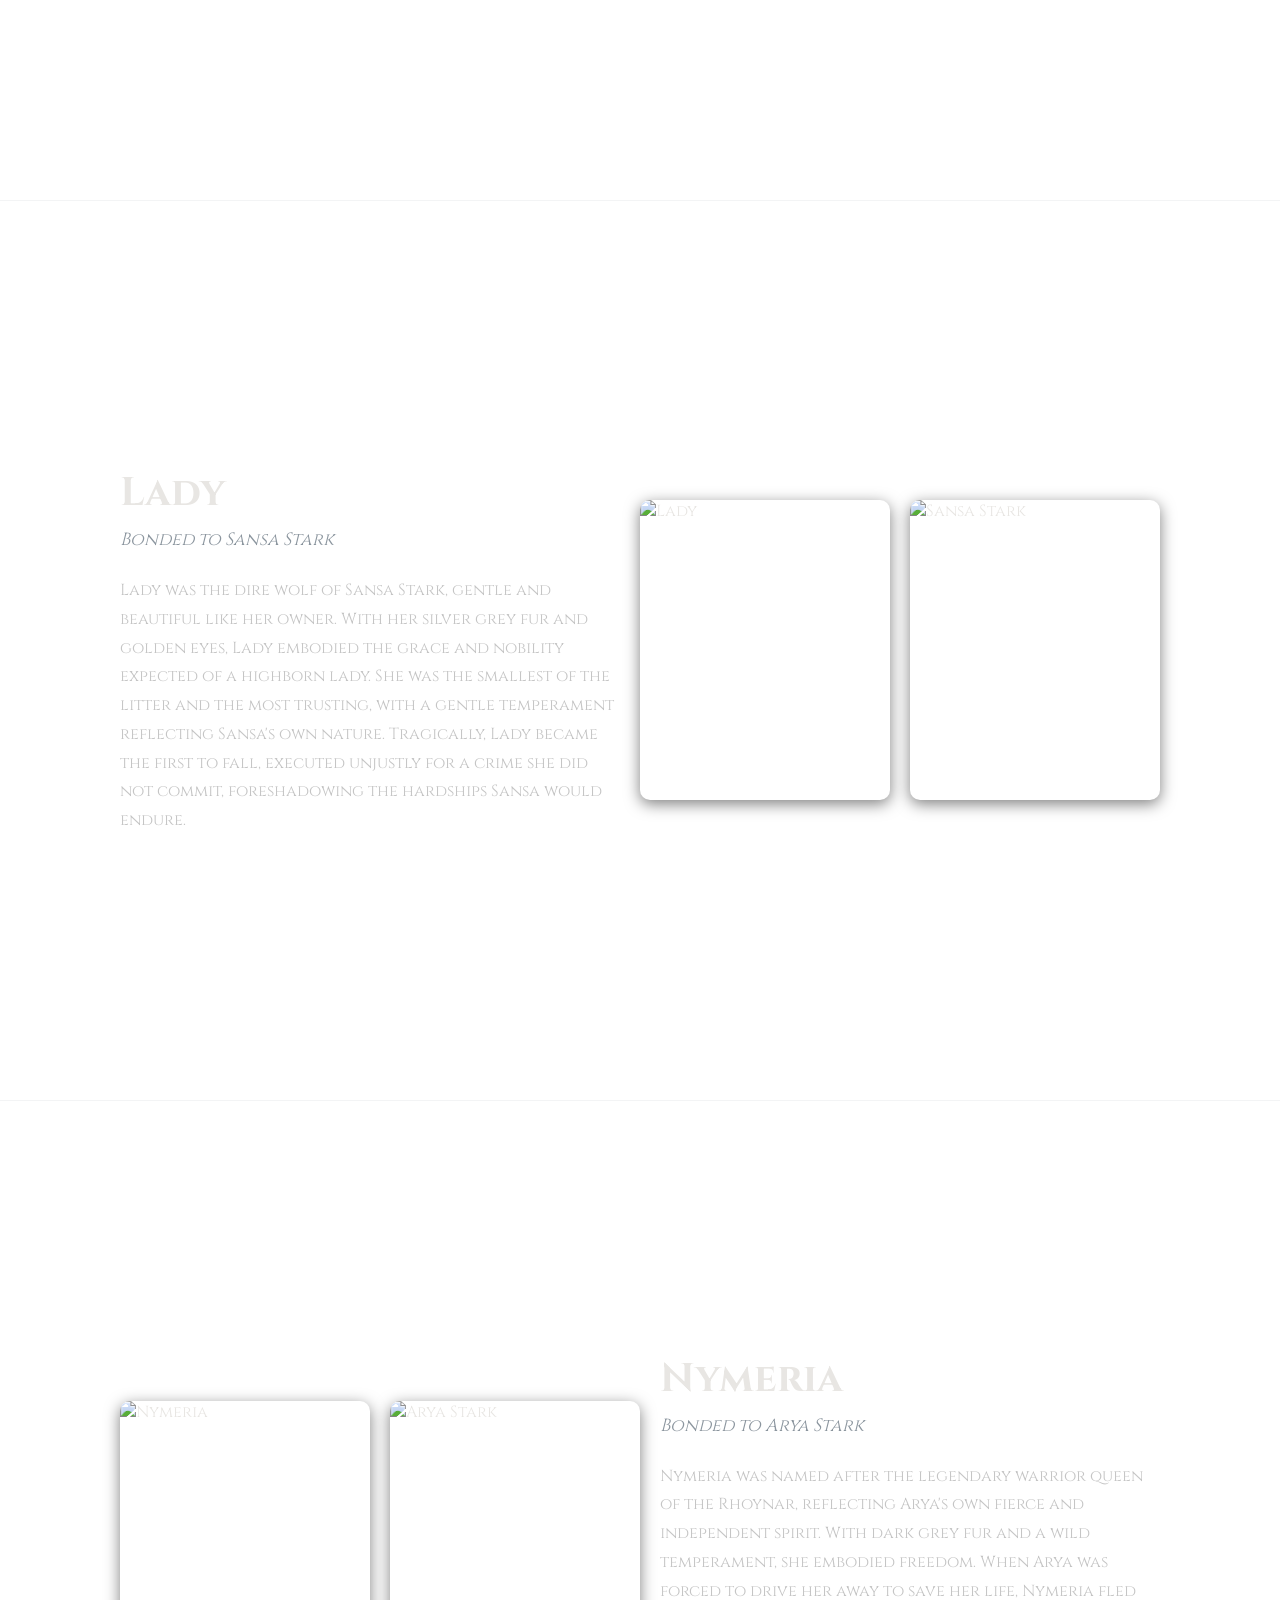
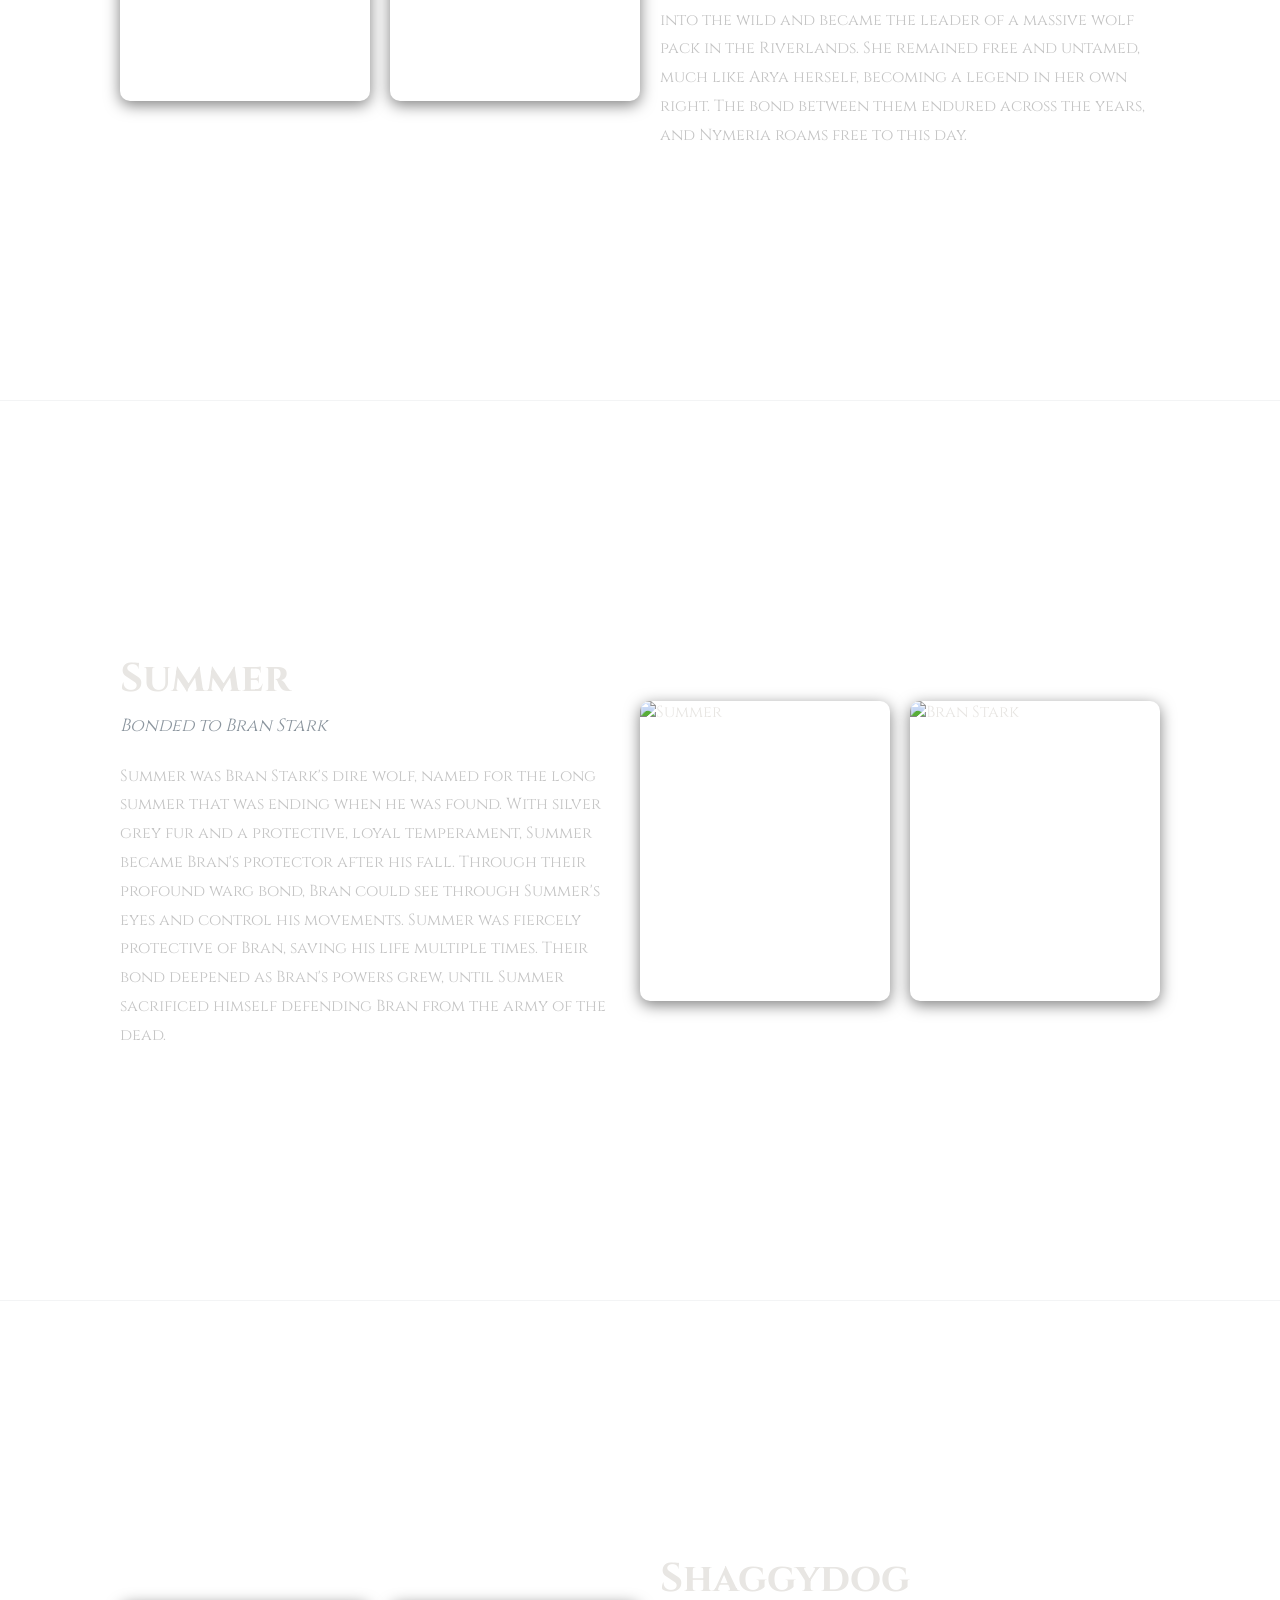
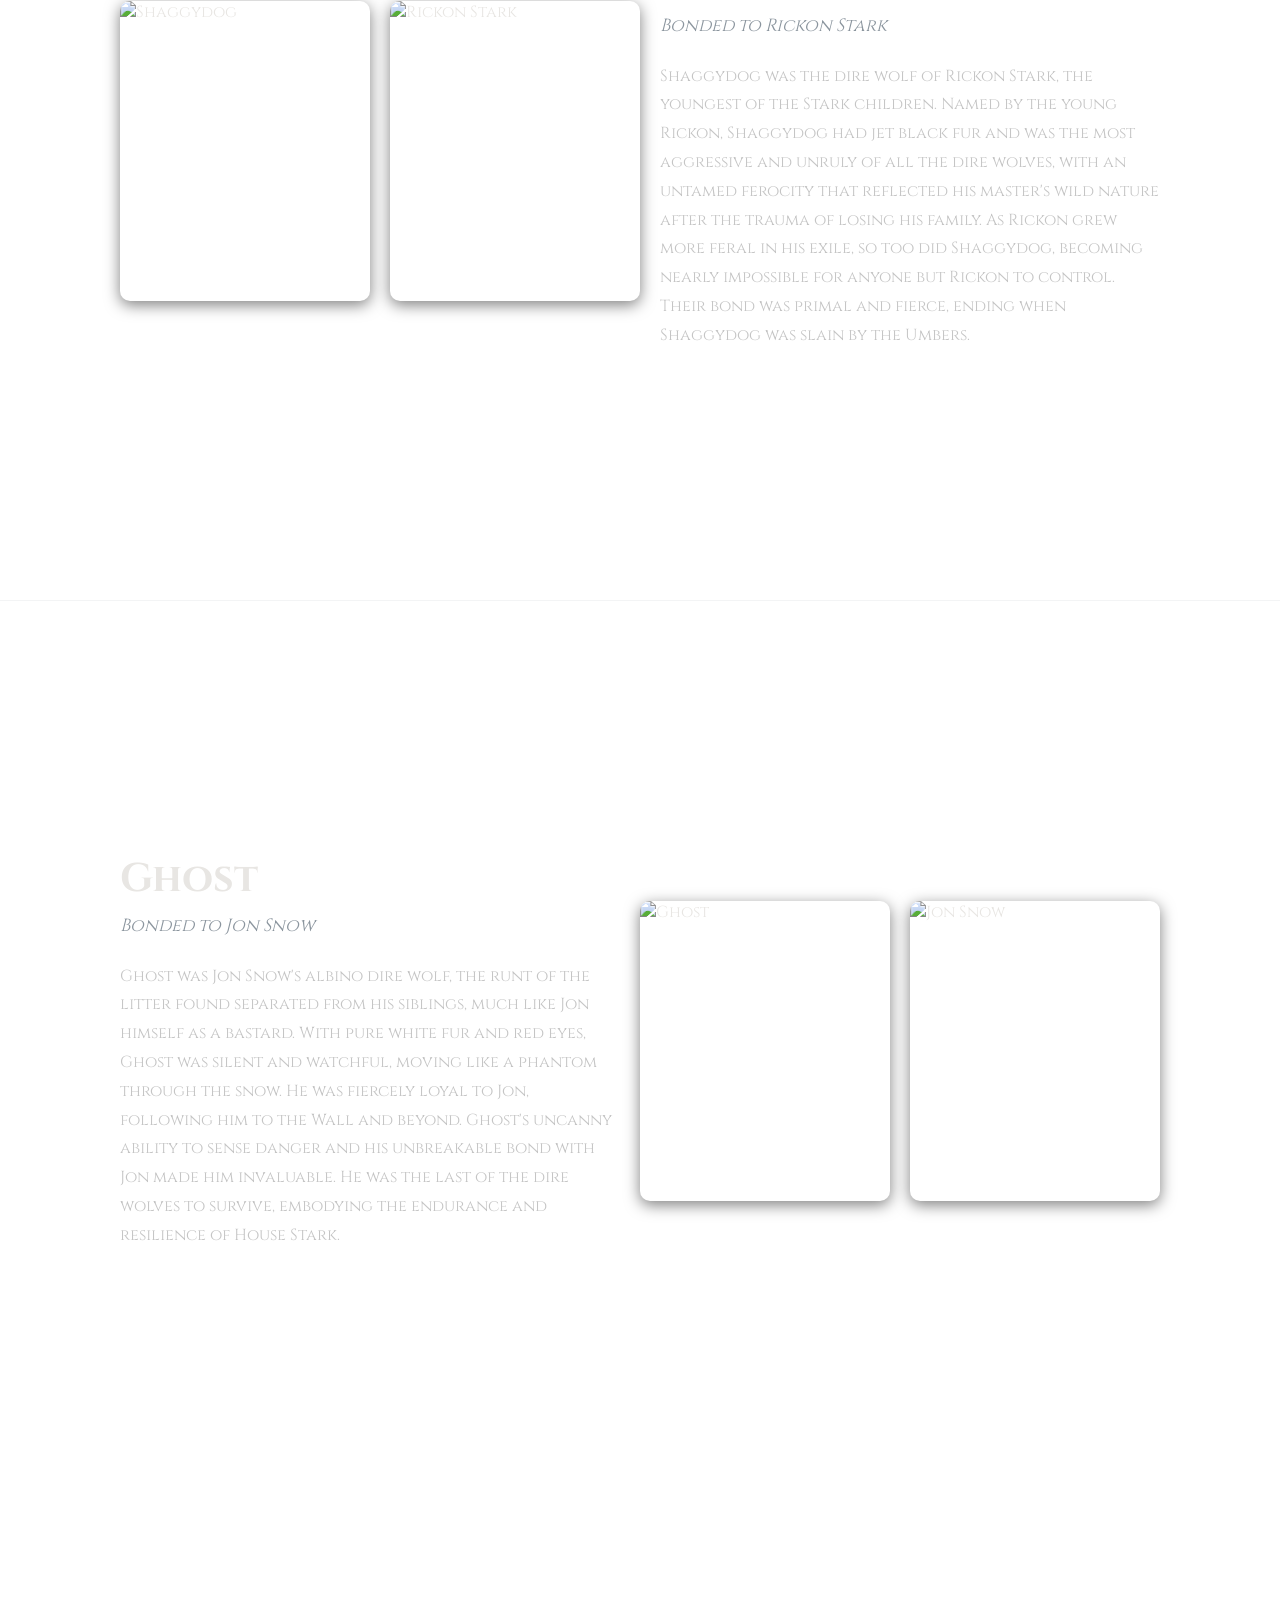
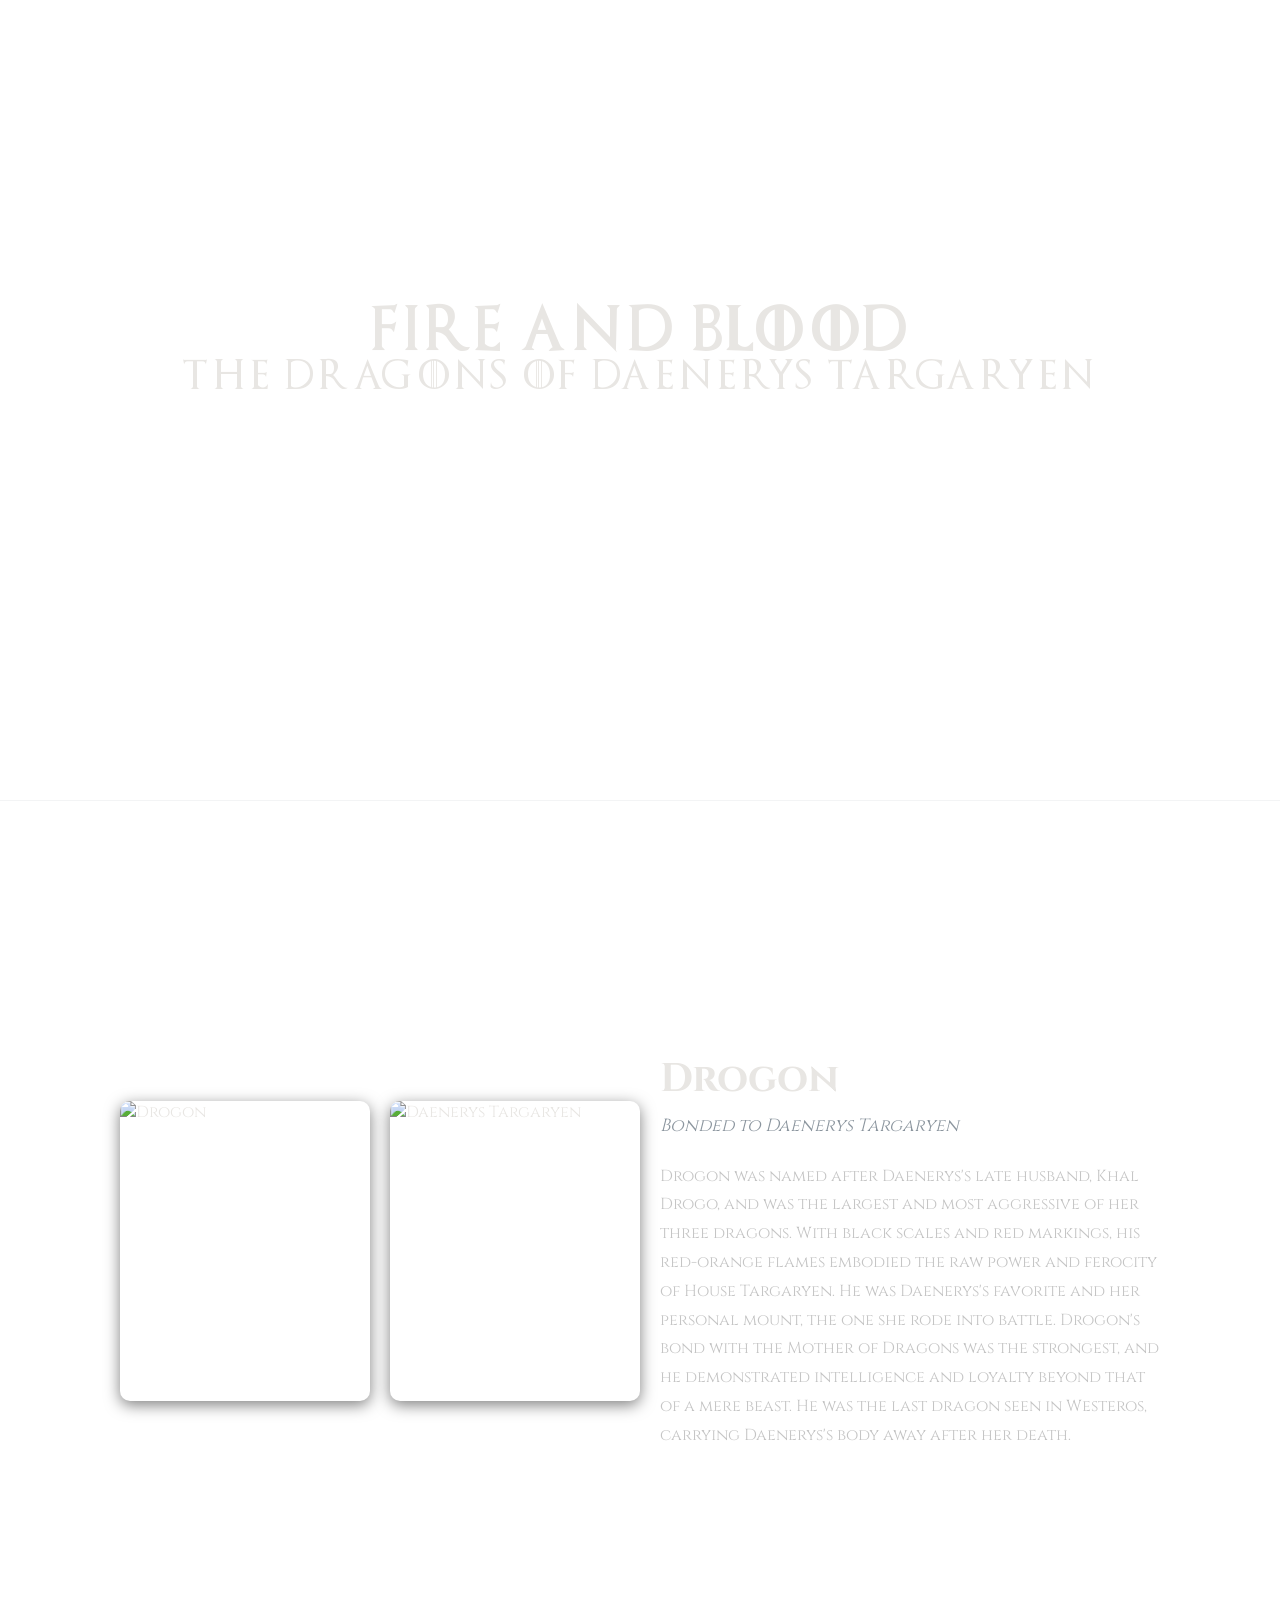
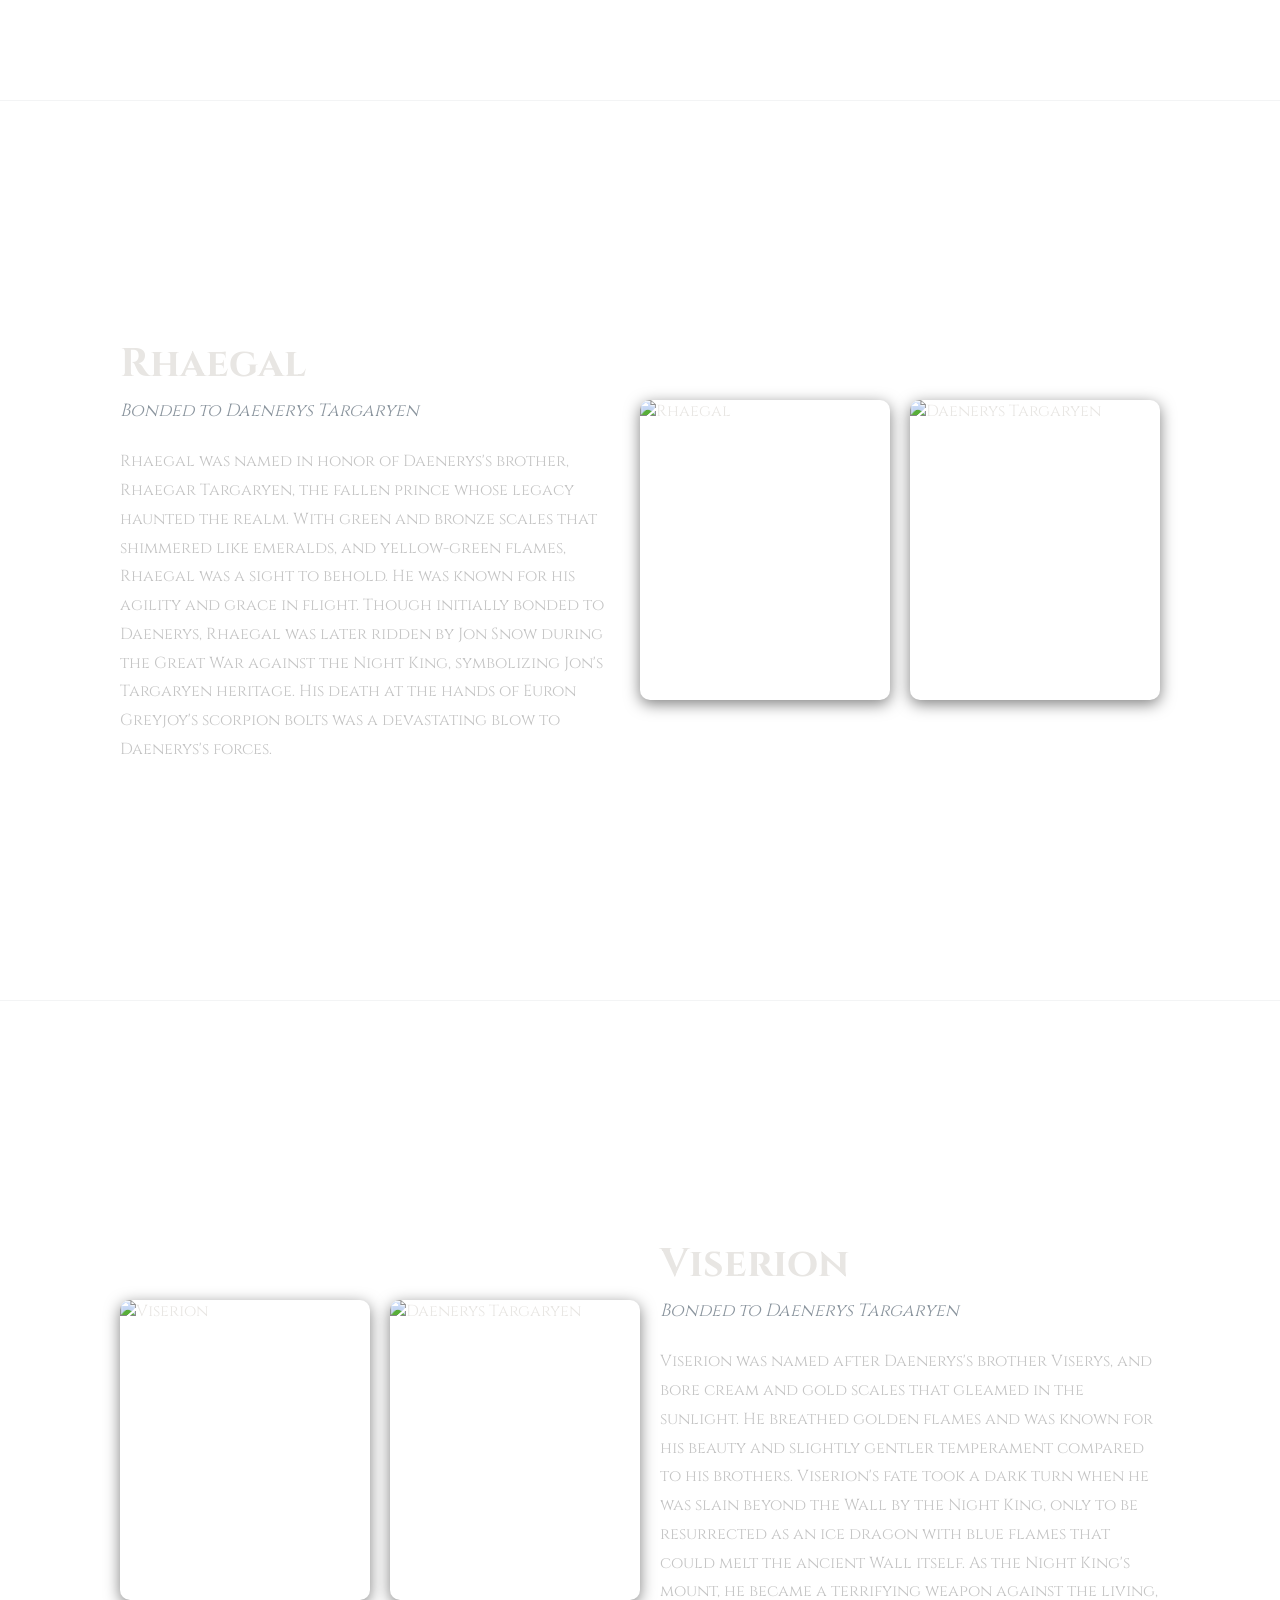
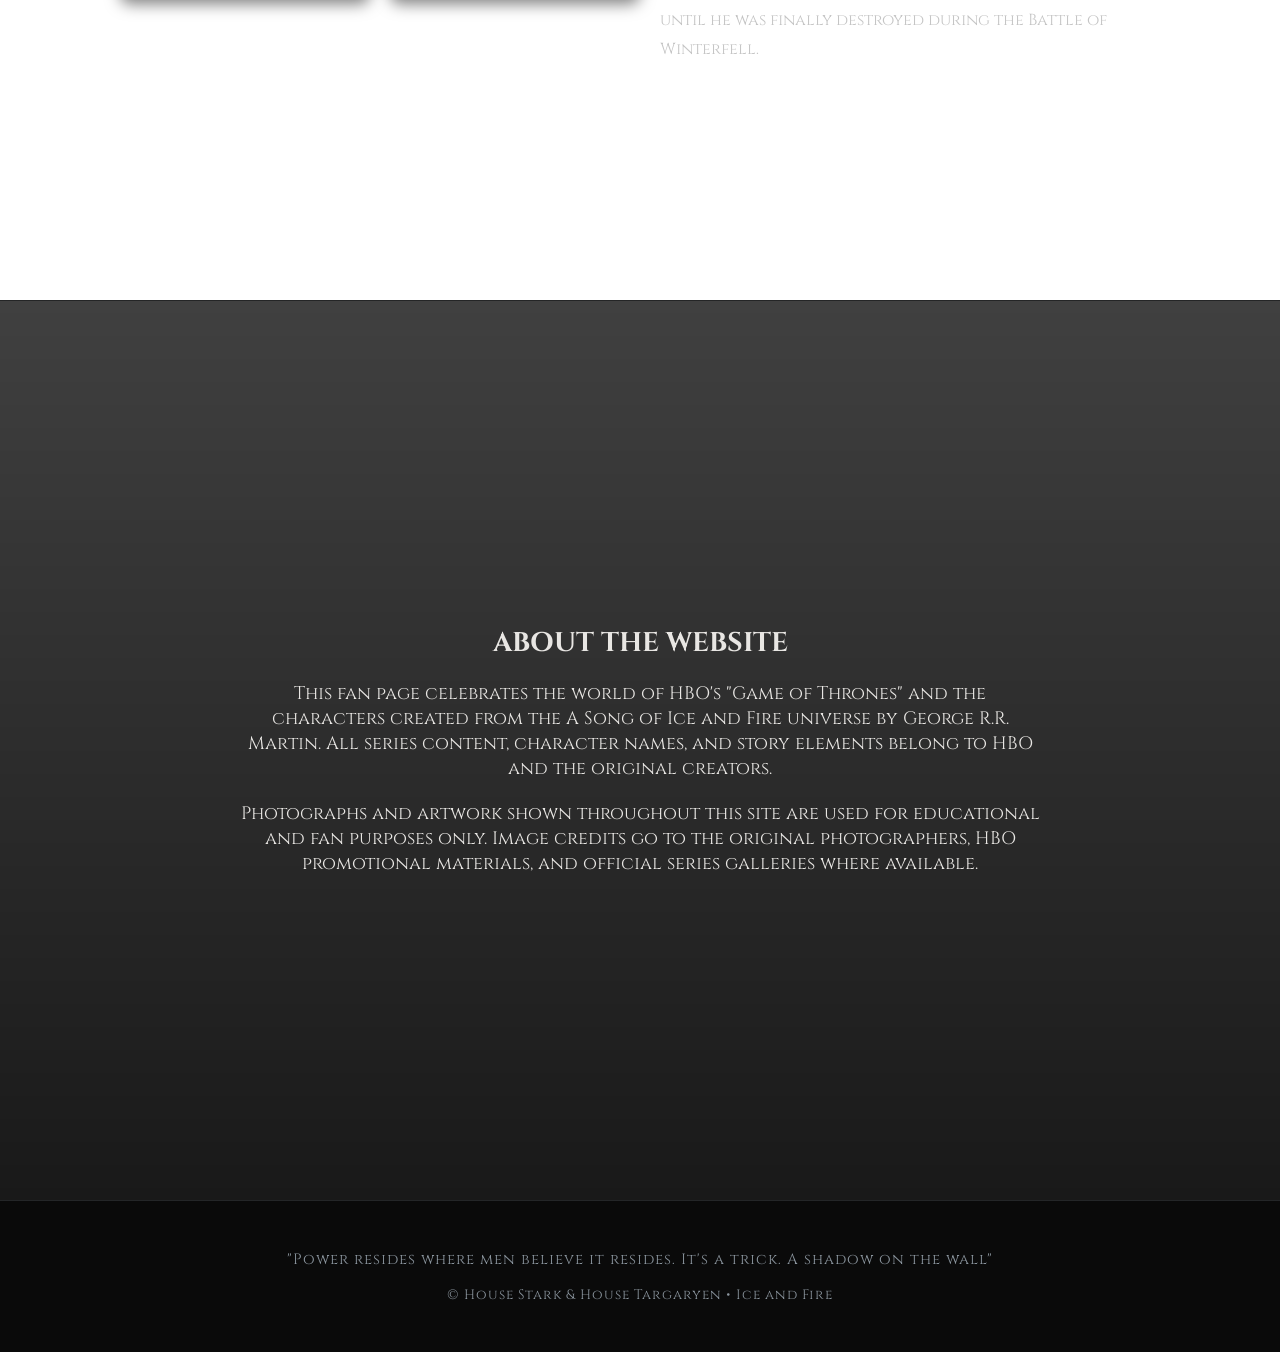
==== commit 34fb667f: "Fix HTML encoding issues in fronta.html" ====
--- a/webpage/fronta.html
+++ b/webpage/fronta.html
@@ -54,8 +54,8 @@
 
     <section id="grey-wind" class="wolf">
         <div class="content">
-            <img src="/images/greywind.jpeg" alt="Grey Wind" class="image">
-            <img src="/images/rob.jpg" alt="Robb Stark" class="image">
+            <img src="images/greywind.jpeg" alt="Grey Wind" class="image">
+            <img src="images/rob.jpg" alt="Robb Stark" class="image">
             <div class="wolfinfo">
                 <h2>Grey Wind</h2>
                 <p class="owner">Bonded to Robb Stark</p>
@@ -89,15 +89,15 @@
                     Sansa would endure.
                 </p>
             </div>
-            <img src="/images/lady.jpeg" alt="Lady" class="image">
-            <img src="/images/sansa.jpg" alt="Sansa Stark" class="image">
+            <img src="images/lady.jpeg" alt="Lady" class="image">
+            <img src="images/sansa.jpg" alt="Sansa Stark" class="image">
         </div>
     </section>
 
     <section id="nymeria" class="wolf">
         <div class="content">
-            <img src="/images/nymeria.jpeg" alt="Nymeria" class="image">
-            <img src="/images/arya.jpg" alt="Arya Stark" class="image">
+            <img src="images/nymeria.jpeg" alt="Nymeria" class="image">
+            <img src="images/arya.jpg" alt="Arya Stark" class="image">
             <div class="wolfinfo">
                 <h2>Nymeria</h2>
                 <p class="owner">Bonded to Arya Stark</p>
@@ -130,15 +130,15 @@
                     powers grew, until Summer sacrificed himself defending Bran from the army of the dead.
                 </p>
             </div>
-            <img src="/images/summer.jpeg" alt="Summer" class="image">
-            <img src="/images/bran.jpg" alt="Bran Stark" class="image">
+            <img src="images/summer.jpeg" alt="Summer" class="image">
+            <img src="images/bran.jpg" alt="Bran Stark" class="image">
         </div>
     </section>
 
     <section id="shaggydog" class="wolf">
         <div class="content">
-            <img src="/images/shaggydog.jpg" alt="Shaggydog" class="image">
-            <img src="/images/rickon.jpg" alt="Rickon Stark" class="image">
+            <img src="images/shaggydog.jpg" alt="Shaggydog" class="image">
+            <img src="images/rickon.jpg" alt="Rickon Stark" class="image">
             <div class="wolfinfo">
                 <h2>Shaggydog</h2>
                 <p class="owner">Bonded to Rickon Stark</p>
@@ -171,8 +171,8 @@
                     last of the dire wolves to survive, embodying the endurance and resilience of House Stark.
                 </p>
             </div>
-            <img src="/images/ghost.jpeg" alt="Ghost" class="image">
-            <img src="/images/jon.jpg" alt="Jon Snow" class="image">
+            <img src="images/ghost.jpeg" alt="Ghost" class="image">
+            <img src="images/jon.jpg" alt="Jon Snow" class="image">
         </div>
     </section>
 
@@ -183,8 +183,8 @@
 
     <section id="drogon" class="dragon">
         <div class="content">
-            <img src="/images/DROGON2.jpg" alt="Drogon" class="image">
-            <img src="/images/daenerys.jpg" alt="Daenerys Targaryen" class="image">
+            <img src="images/DROGON2.jpg" alt="Drogon" class="image">
+            <img src="images/daenerys.jpg" alt="Daenerys Targaryen" class="image">
             <div class="wolfinfo">
                 <h2>Drogon</h2>
                 <p class="owner">Bonded to Daenerys Targaryen</p>
@@ -220,15 +220,15 @@
                     to Daenerys's forces.
                 </p>
             </div>
-            <img src="/images/RHAEGAL.jpg" alt="Rhaegal" class="image">
-            <img src="/images/daenerys.jpg" alt="Daenerys Targaryen" class="image">
+            <img src="images/RHAEGAL.jpg" alt="Rhaegal" class="image">
+            <img src="images/daenerys.jpg" alt="Daenerys Targaryen" class="image">
         </div>
     </section>
 
     <section id="viserion" class="dragon">
         <div class="content">
-            <img src="/images/VISERION.jpg" alt="Viserion" class="image">
-            <img src="/images/daenerys.jpg" alt="Daenerys Targaryen" class="image">
+            <img src="images/VISERION.jpg" alt="Viserion" class="image">
+            <img src="images/daenerys.jpg" alt="Daenerys Targaryen" class="image">
             <div class="wolfinfo">
                 <h2>Viserion</h2>
                 <p class="owner">Bonded to Daenerys Targaryen</p>
@@ -271,4 +271,4 @@
     <script src="front.js"></script>
 </body>
 
-</html>+</html>
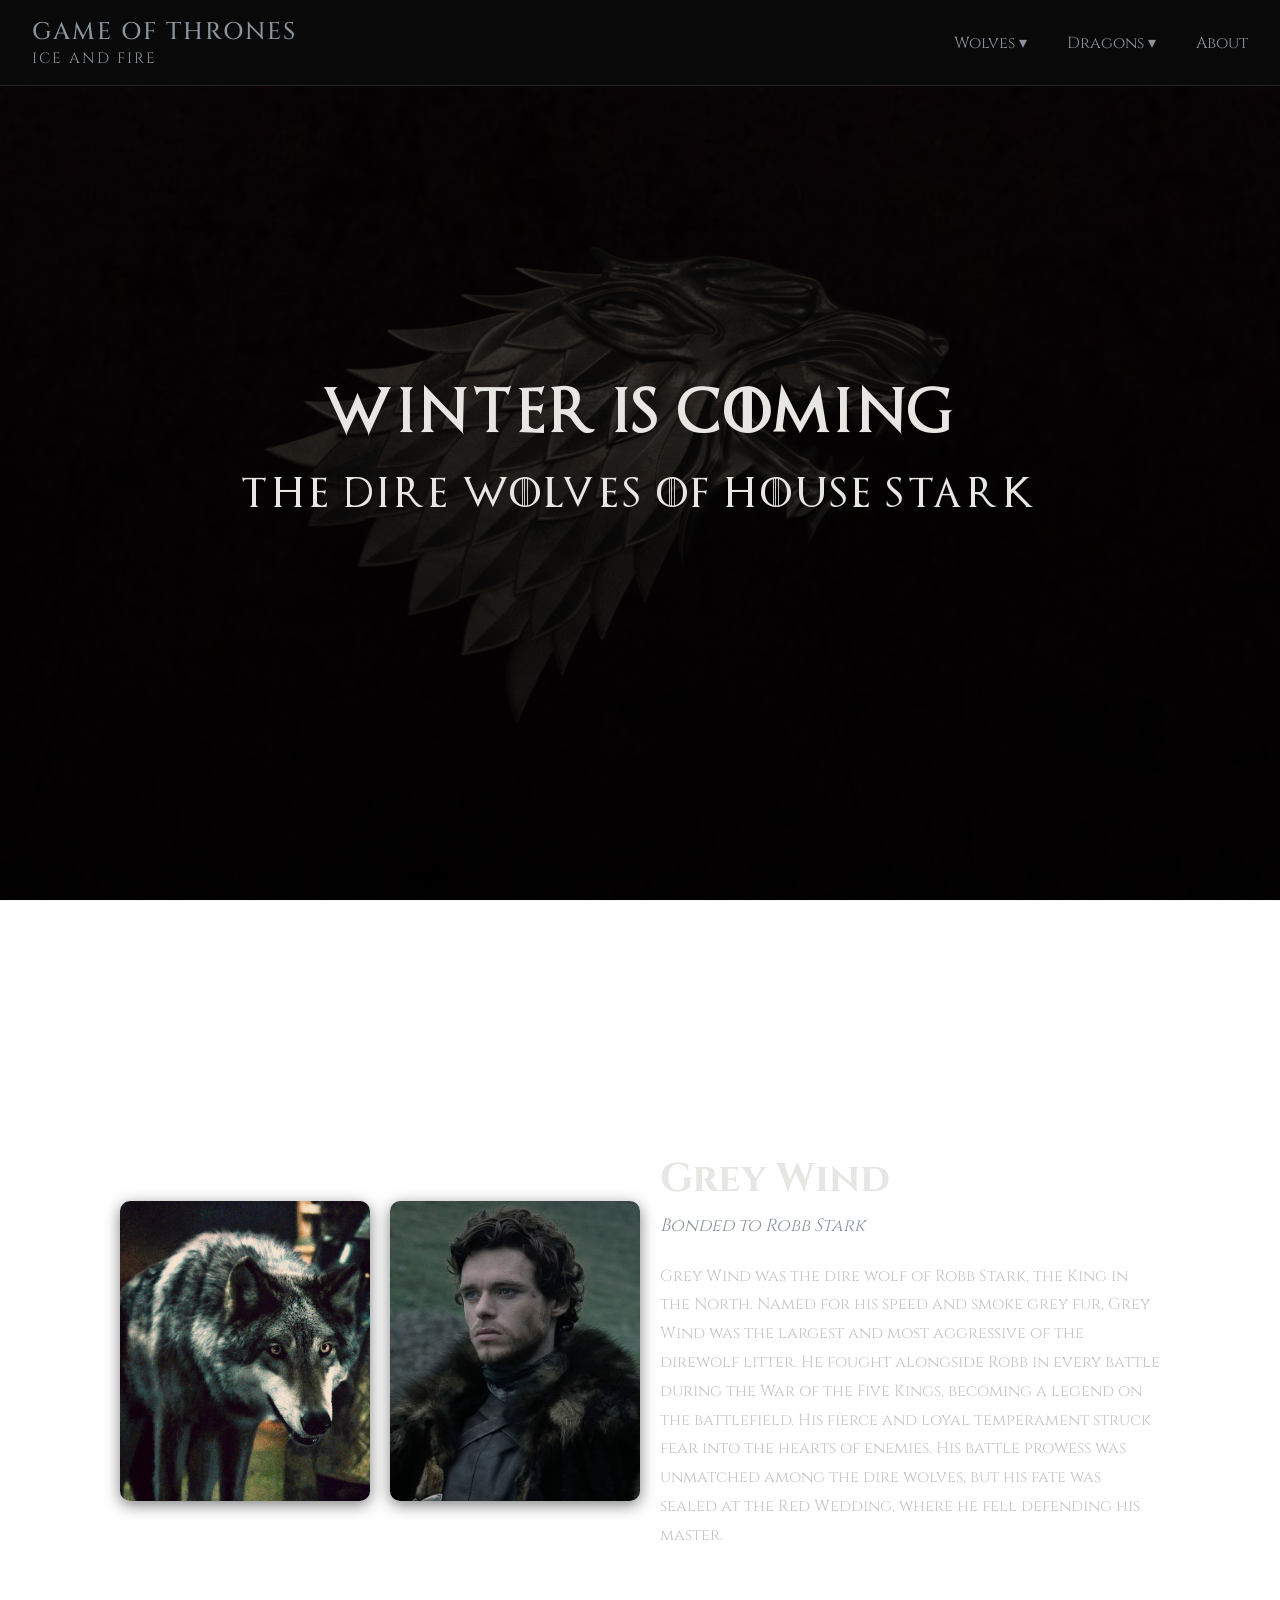
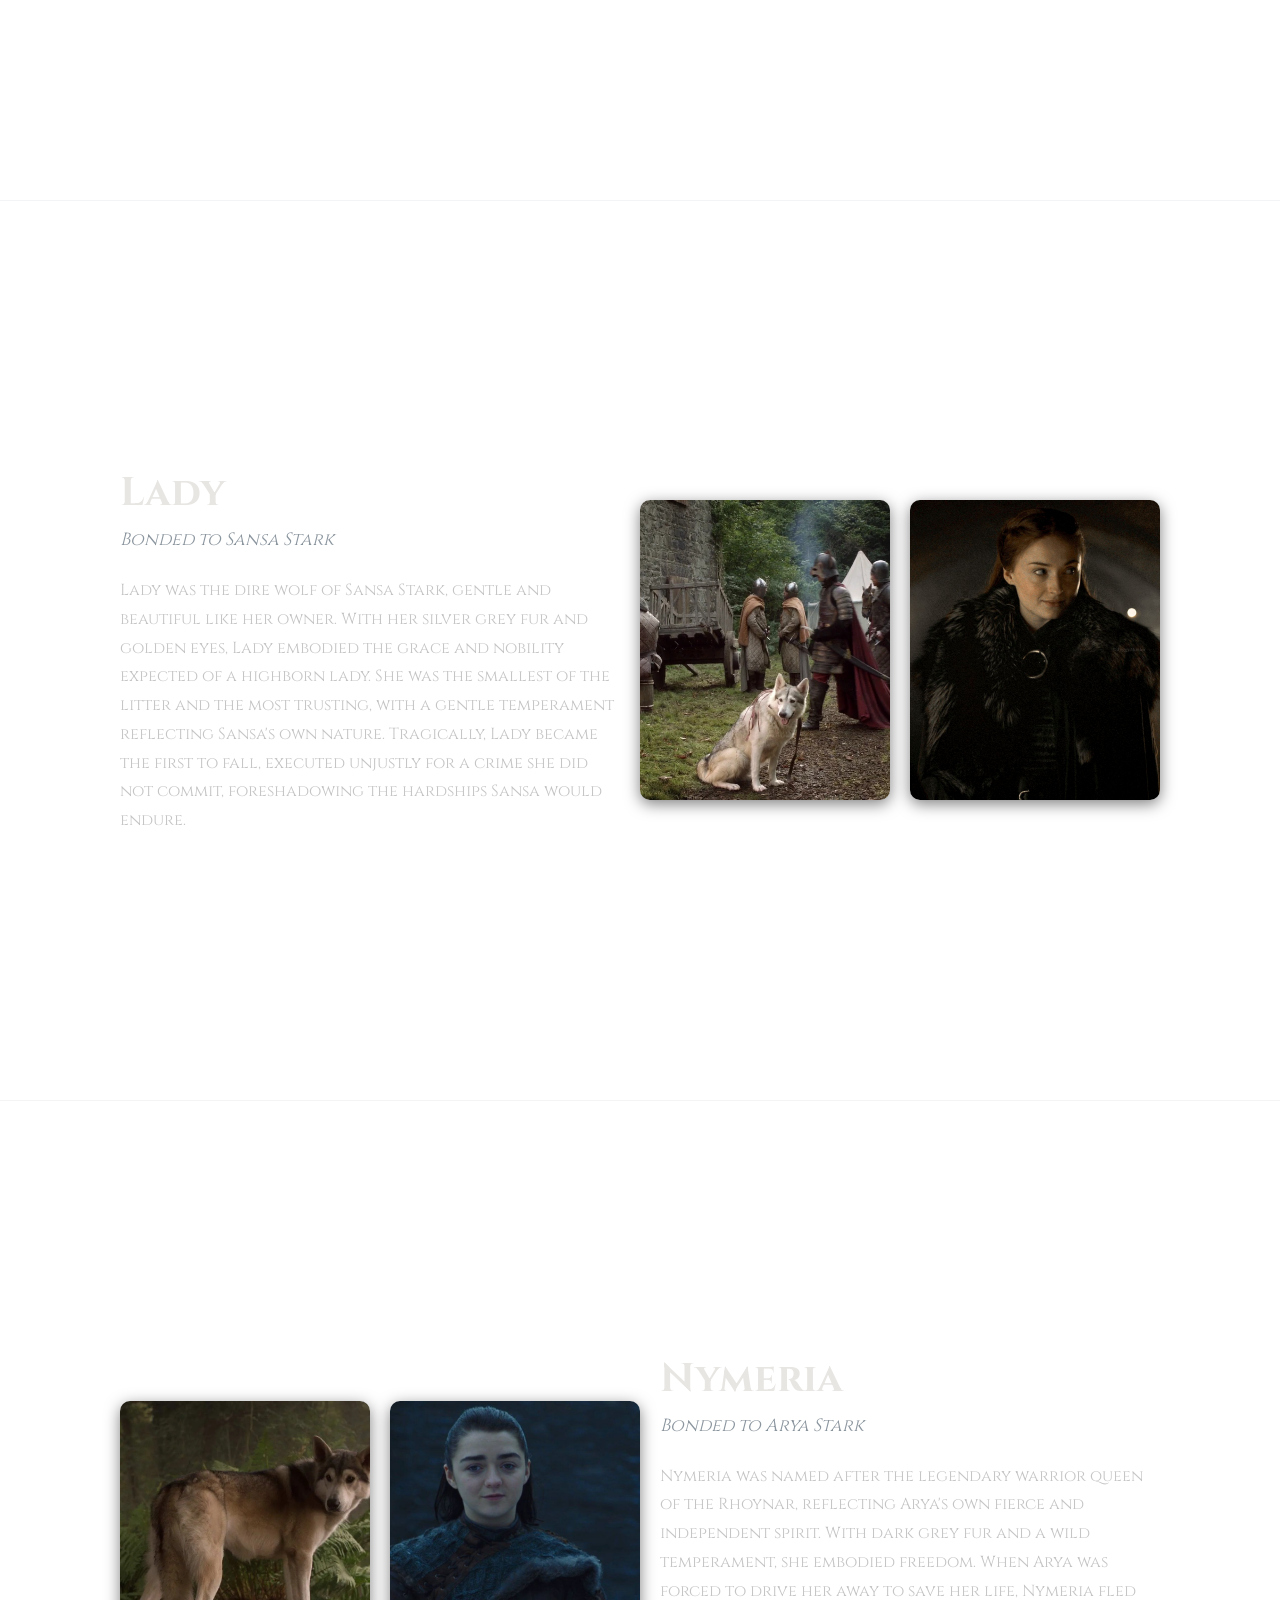
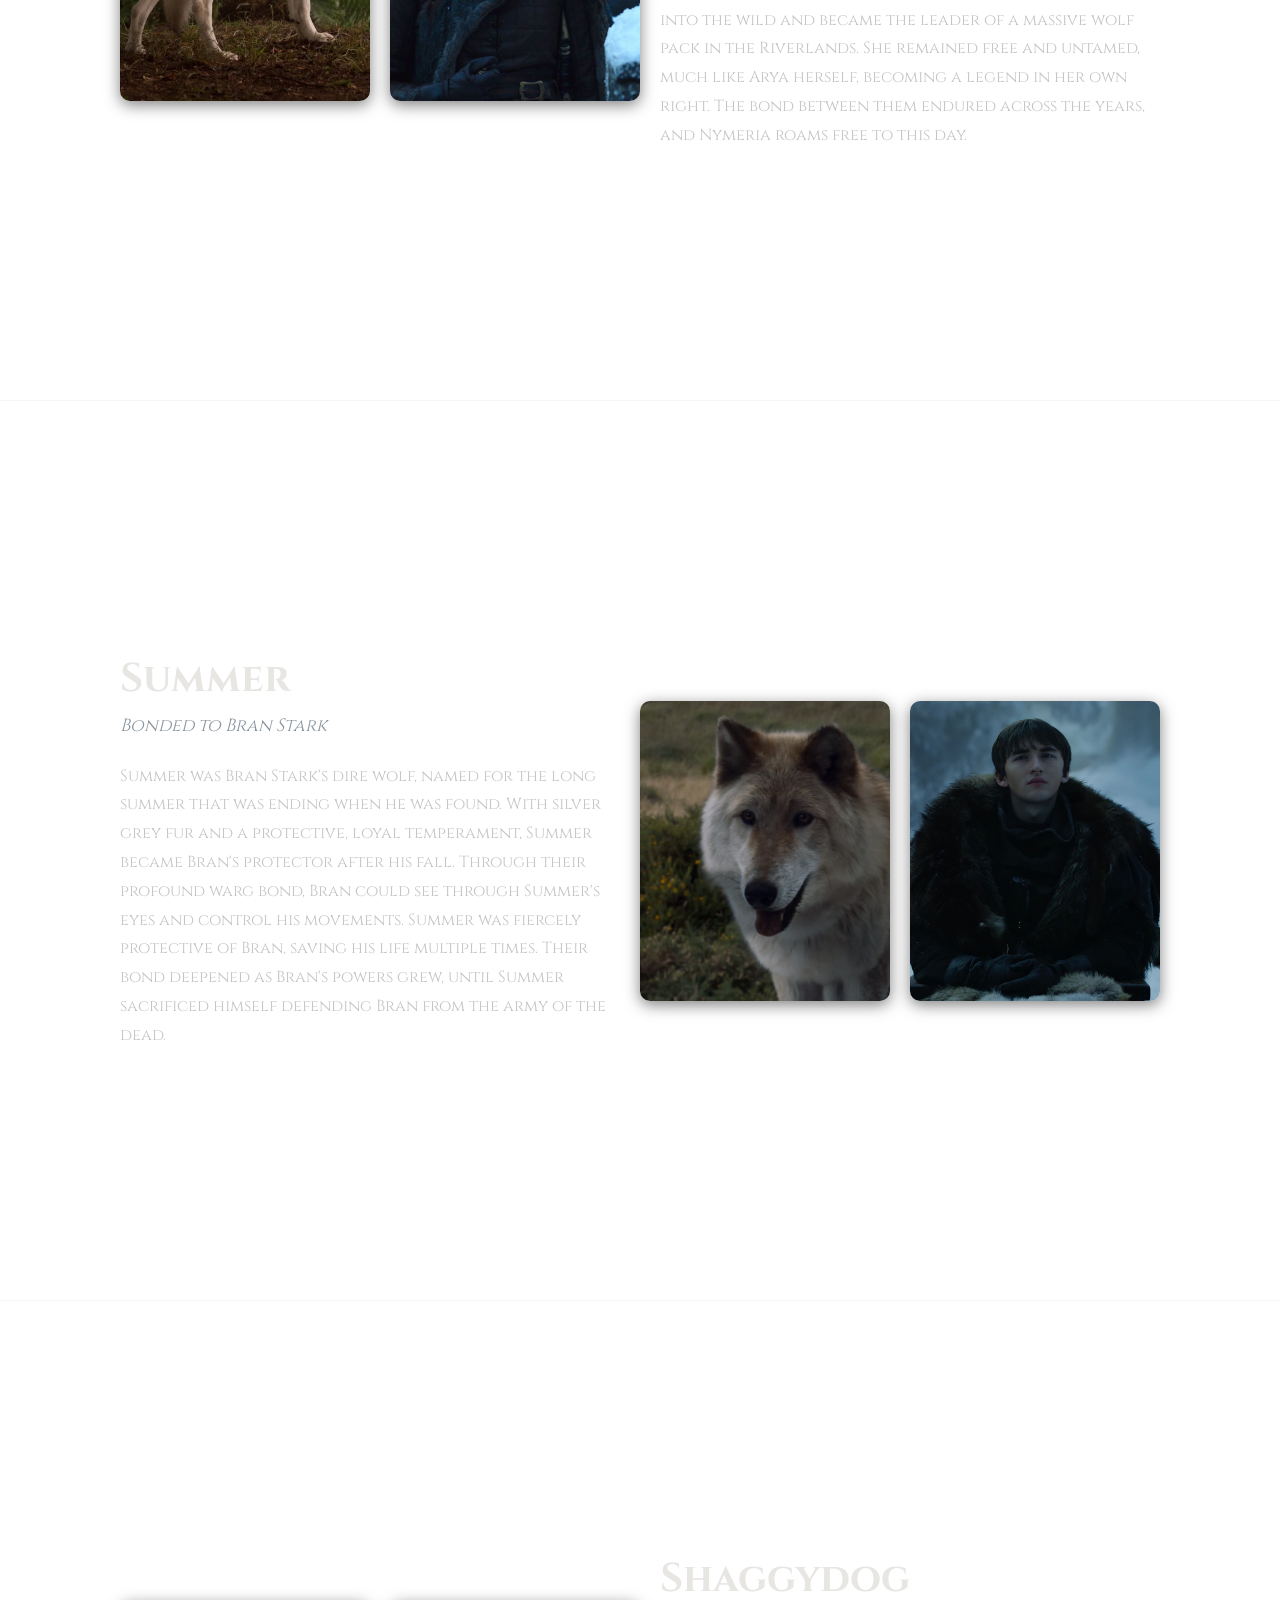
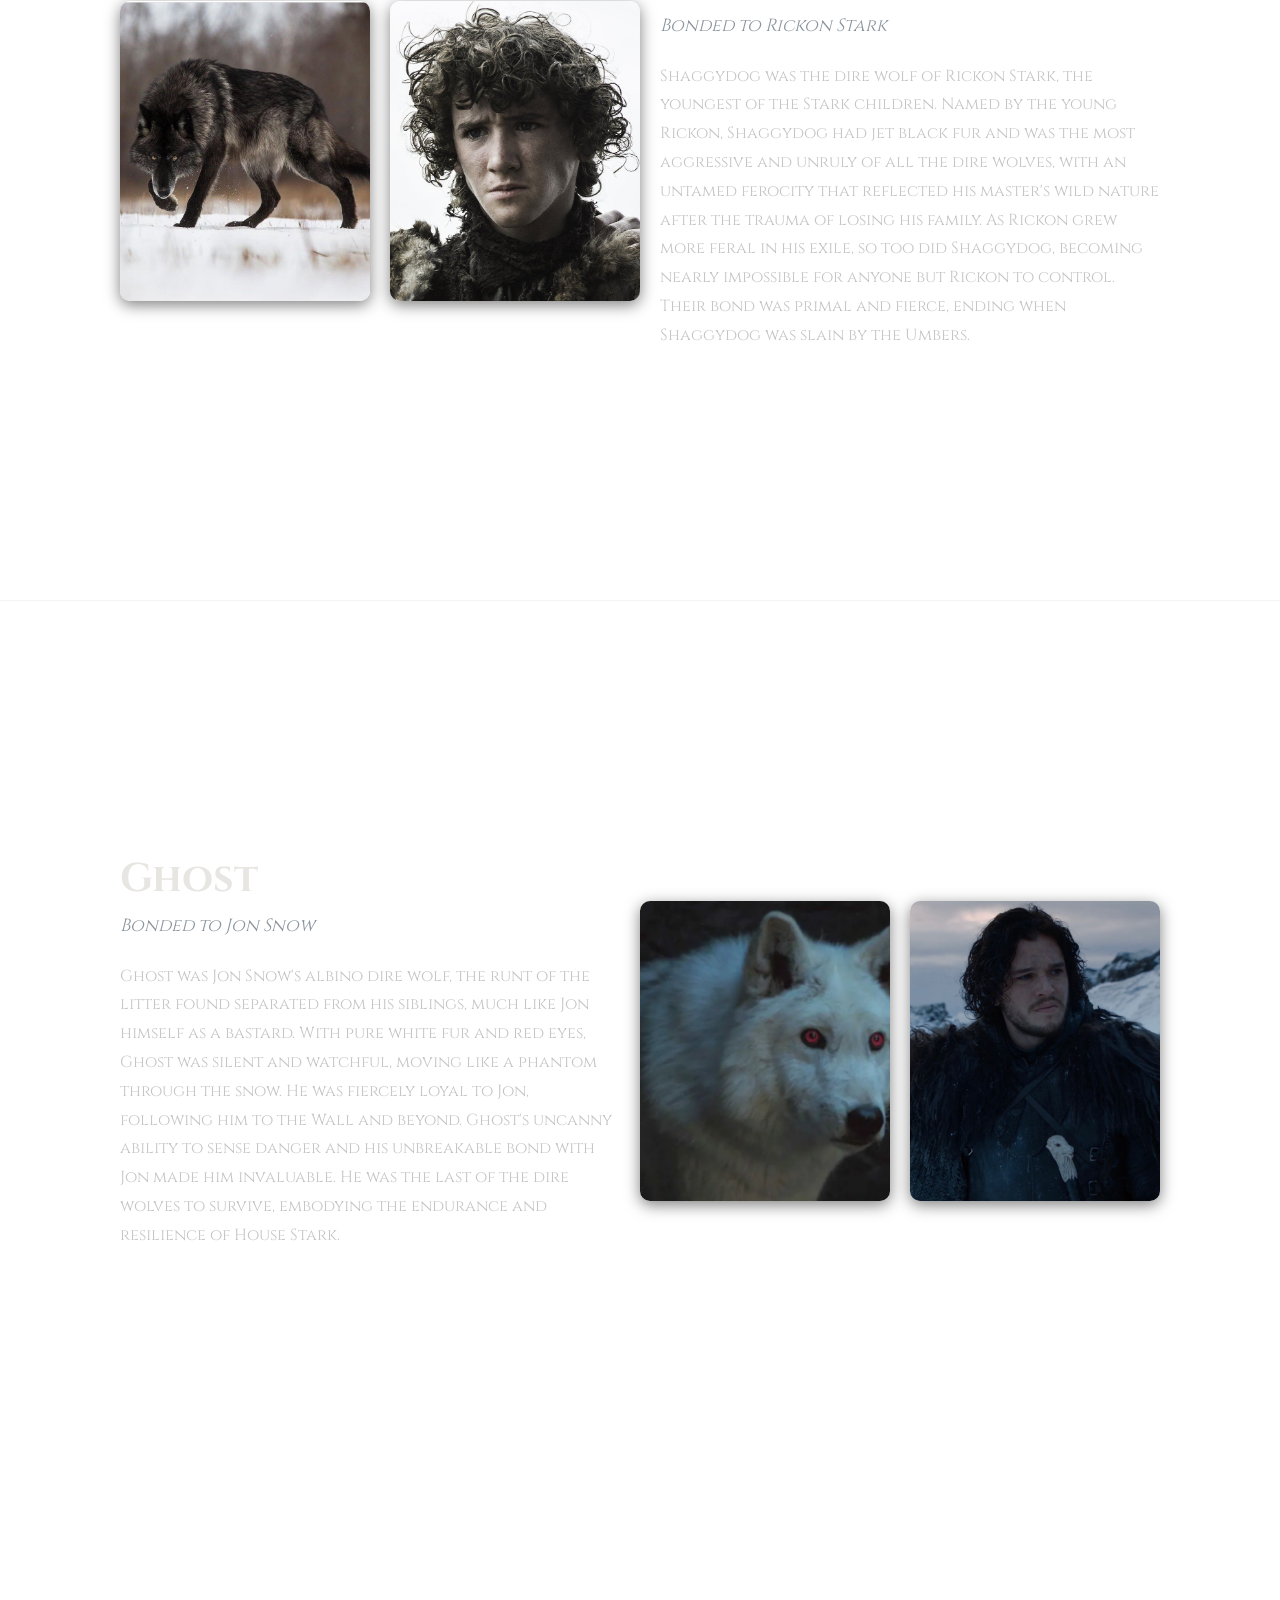
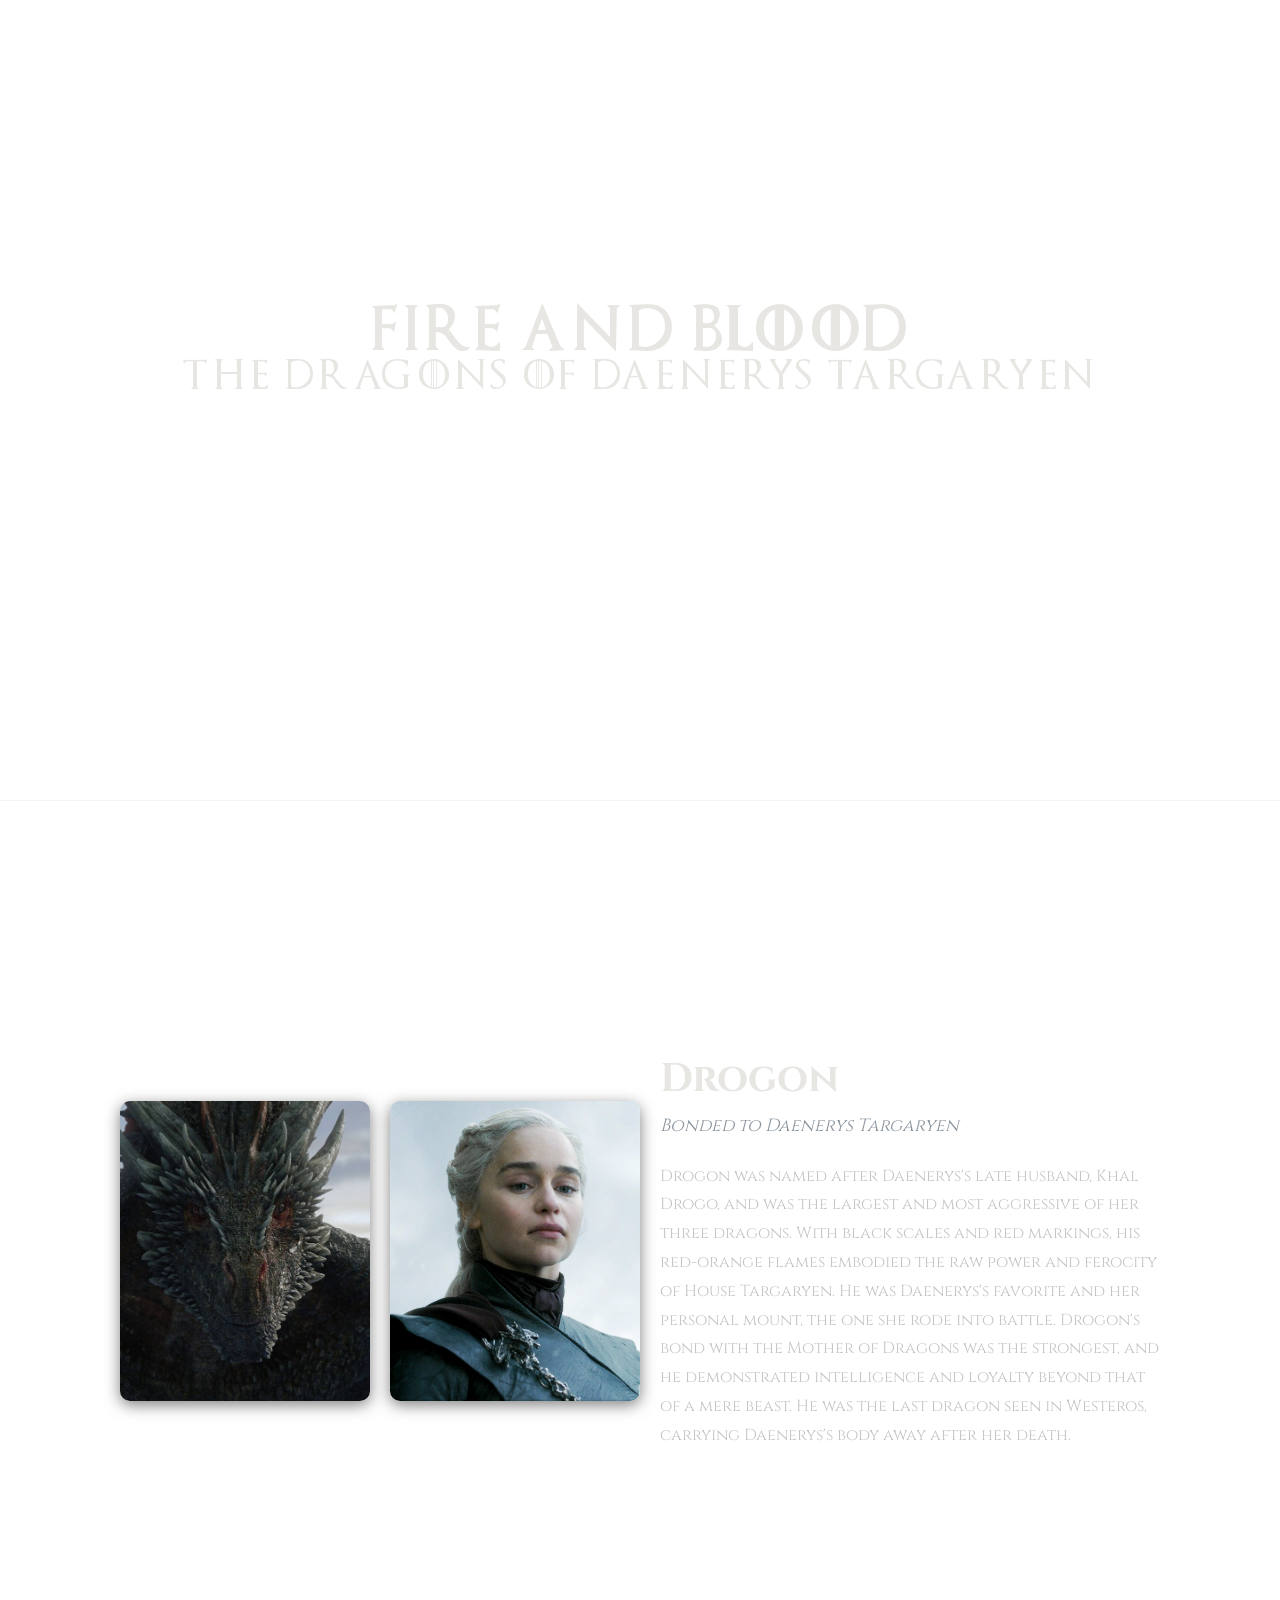
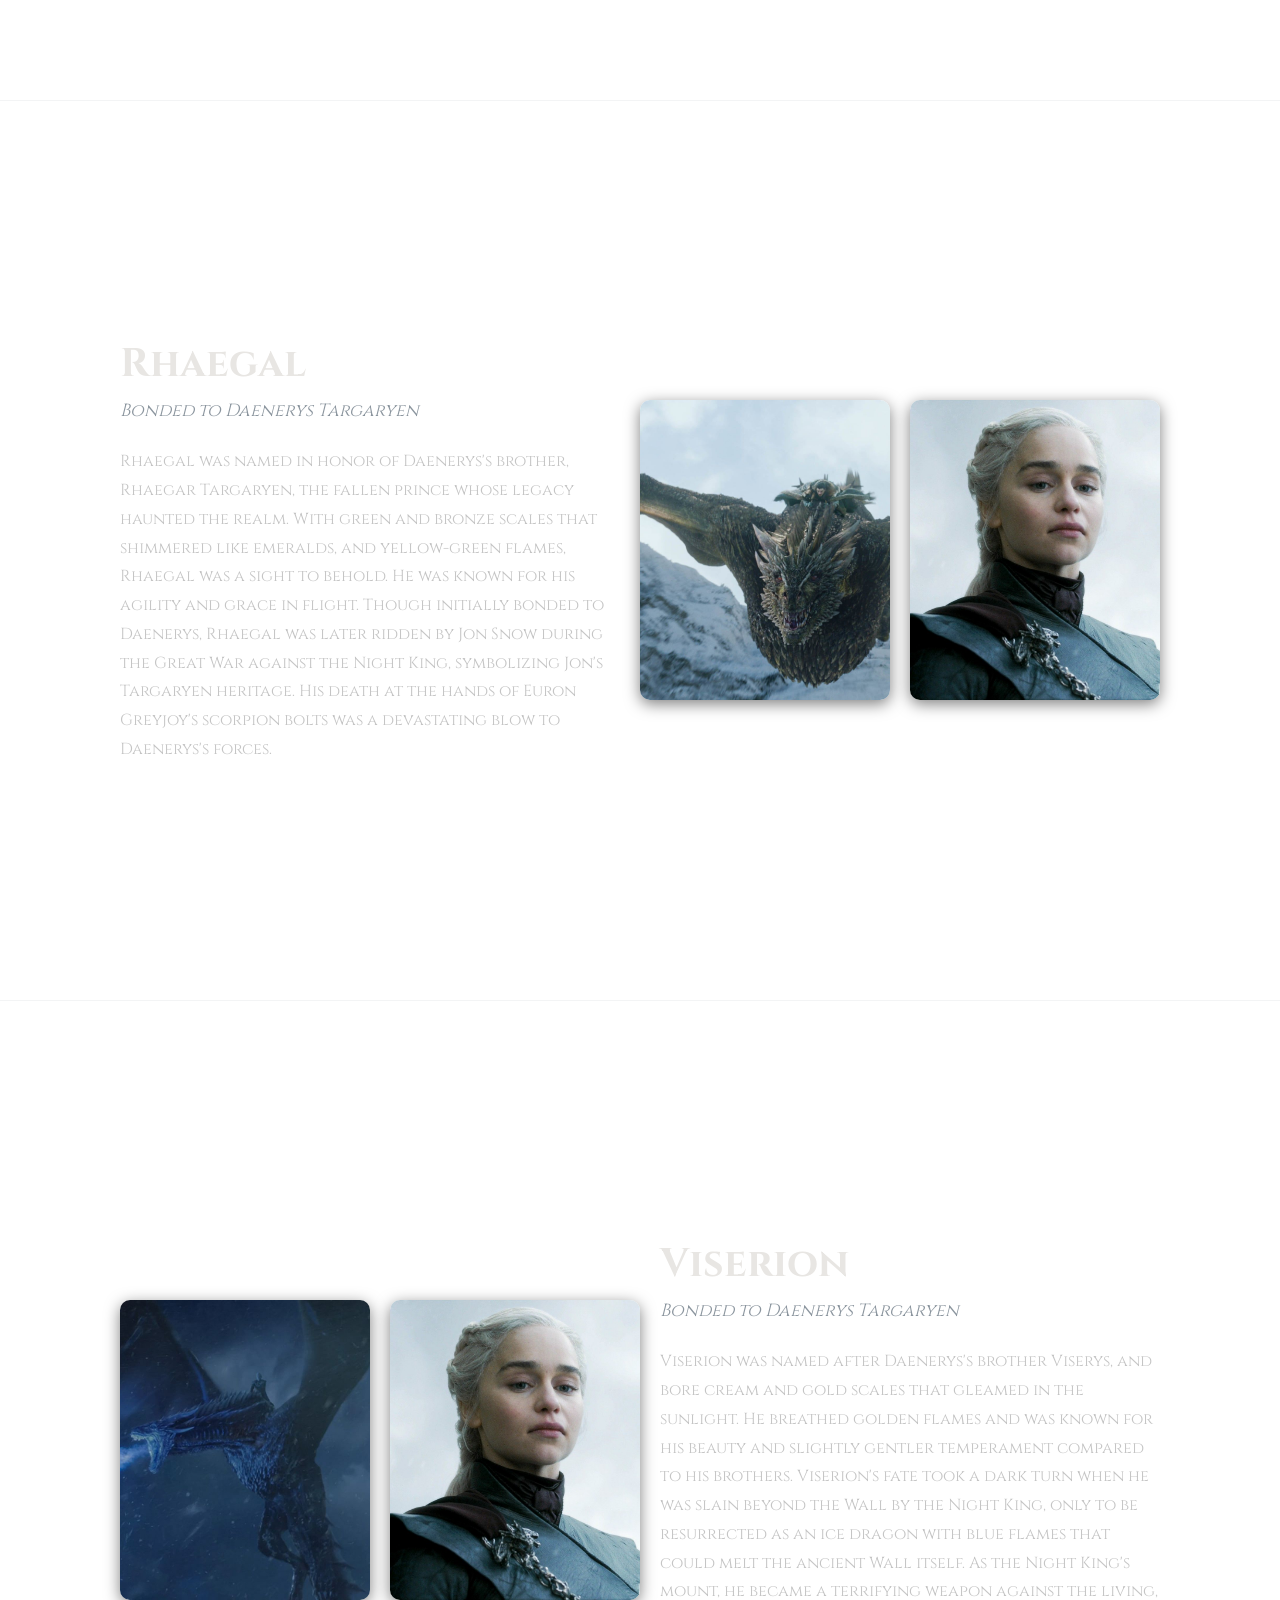
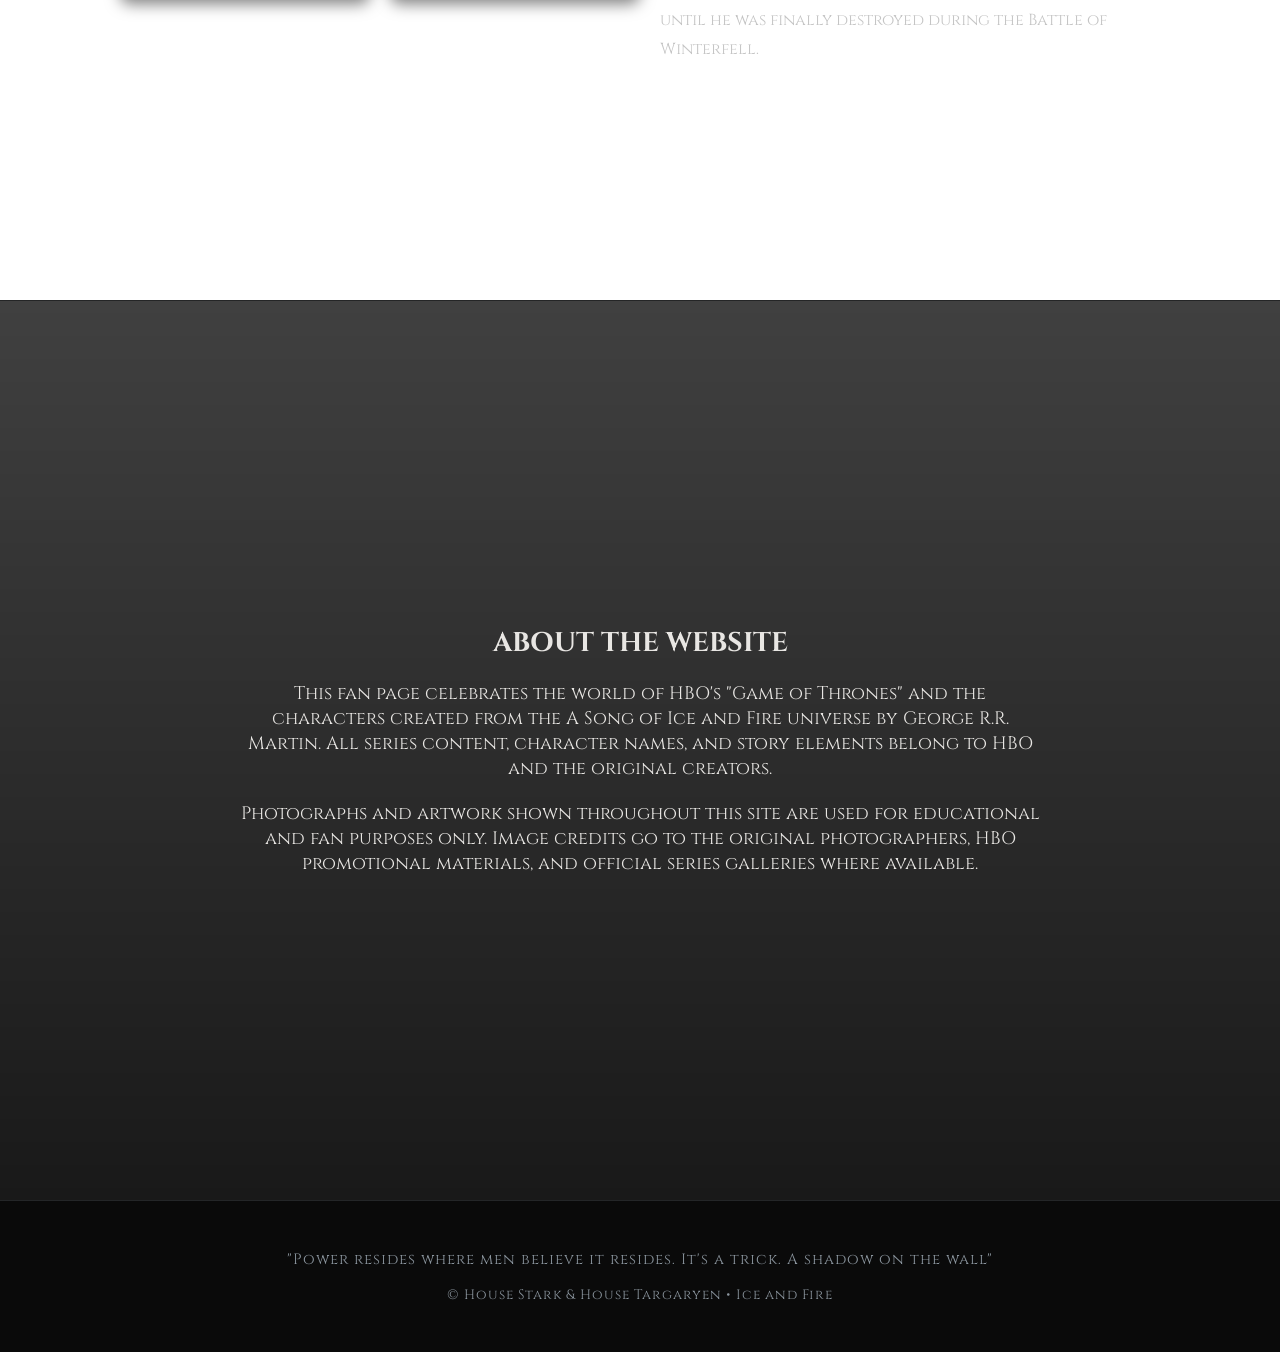
==== commit 9ce1c578: "Fix HTML encoding issues in fronta.html" ====
--- a/webpage/fronta.html
+++ b/webpage/fronta.html
@@ -54,8 +54,8 @@
 
     <section id="grey-wind" class="wolf">
         <div class="content">
-            <img src="images/greywind.jpeg" alt="Grey Wind" class="image">
-            <img src="images/rob.jpg" alt="Robb Stark" class="image">
+            <img src="../images/greywind.jpeg" alt="Grey Wind" class="image">
+            <img src="../images/rob.jpg" alt="Robb Stark" class="image">
             <div class="wolfinfo">
                 <h2>Grey Wind</h2>
                 <p class="owner">Bonded to Robb Stark</p>
@@ -89,15 +89,15 @@
                     Sansa would endure.
                 </p>
             </div>
-            <img src="images/lady.jpeg" alt="Lady" class="image">
-            <img src="images/sansa.jpg" alt="Sansa Stark" class="image">
+            <img src="../images/lady.jpeg" alt="Lady" class="image">
+            <img src="../images/sansa.jpg" alt="Sansa Stark" class="image">
         </div>
     </section>
 
     <section id="nymeria" class="wolf">
         <div class="content">
-            <img src="images/nymeria.jpeg" alt="Nymeria" class="image">
-            <img src="images/arya.jpg" alt="Arya Stark" class="image">
+            <img src="../images/nymeria.jpeg" alt="Nymeria" class="image">
+            <img src="../images/arya.jpg" alt="Arya Stark" class="image">
             <div class="wolfinfo">
                 <h2>Nymeria</h2>
                 <p class="owner">Bonded to Arya Stark</p>
@@ -130,15 +130,15 @@
                     powers grew, until Summer sacrificed himself defending Bran from the army of the dead.
                 </p>
             </div>
-            <img src="images/summer.jpeg" alt="Summer" class="image">
-            <img src="images/bran.jpg" alt="Bran Stark" class="image">
+            <img src="../images/summer.jpeg" alt="Summer" class="image">
+            <img src="../images/bran.jpg" alt="Bran Stark" class="image">
         </div>
     </section>
 
     <section id="shaggydog" class="wolf">
         <div class="content">
-            <img src="images/shaggydog.jpg" alt="Shaggydog" class="image">
-            <img src="images/rickon.jpg" alt="Rickon Stark" class="image">
+            <img src="../images/shaggydog.jpg" alt="Shaggydog" class="image">
+            <img src="../images/rickon.jpg" alt="Rickon Stark" class="image">
             <div class="wolfinfo">
                 <h2>Shaggydog</h2>
                 <p class="owner">Bonded to Rickon Stark</p>
@@ -171,8 +171,8 @@
                     last of the dire wolves to survive, embodying the endurance and resilience of House Stark.
                 </p>
             </div>
-            <img src="images/ghost.jpeg" alt="Ghost" class="image">
-            <img src="images/jon.jpg" alt="Jon Snow" class="image">
+            <img src="../images/ghost.jpeg" alt="Ghost" class="image">
+            <img src="../images/jon.jpg" alt="Jon Snow" class="image">
         </div>
     </section>
 
@@ -183,8 +183,8 @@
 
     <section id="drogon" class="dragon">
         <div class="content">
-            <img src="images/DROGON2.jpg" alt="Drogon" class="image">
-            <img src="images/daenerys.jpg" alt="Daenerys Targaryen" class="image">
+            <img src="../images/DROGON2.jpg" alt="Drogon" class="image">
+            <img src="../images/daenerys.jpg" alt="Daenerys Targaryen" class="image">
             <div class="wolfinfo">
                 <h2>Drogon</h2>
                 <p class="owner">Bonded to Daenerys Targaryen</p>
@@ -220,15 +220,15 @@
                     to Daenerys's forces.
                 </p>
             </div>
-            <img src="images/RHAEGAL.jpg" alt="Rhaegal" class="image">
-            <img src="images/daenerys.jpg" alt="Daenerys Targaryen" class="image">
+            <img src="../images/RHAEGAL.jpg" alt="Rhaegal" class="image">
+            <img src="../images/daenerys.jpg" alt="Daenerys Targaryen" class="image">
         </div>
     </section>
 
     <section id="viserion" class="dragon">
         <div class="content">
-            <img src="images/VISERION.jpg" alt="Viserion" class="image">
-            <img src="images/daenerys.jpg" alt="Daenerys Targaryen" class="image">
+            <img src="../images/VISERION.jpg" alt="Viserion" class="image">
+            <img src="../images/daenerys.jpg" alt="Daenerys Targaryen" class="image">
             <div class="wolfinfo">
                 <h2>Viserion</h2>
                 <p class="owner">Bonded to Daenerys Targaryen</p>
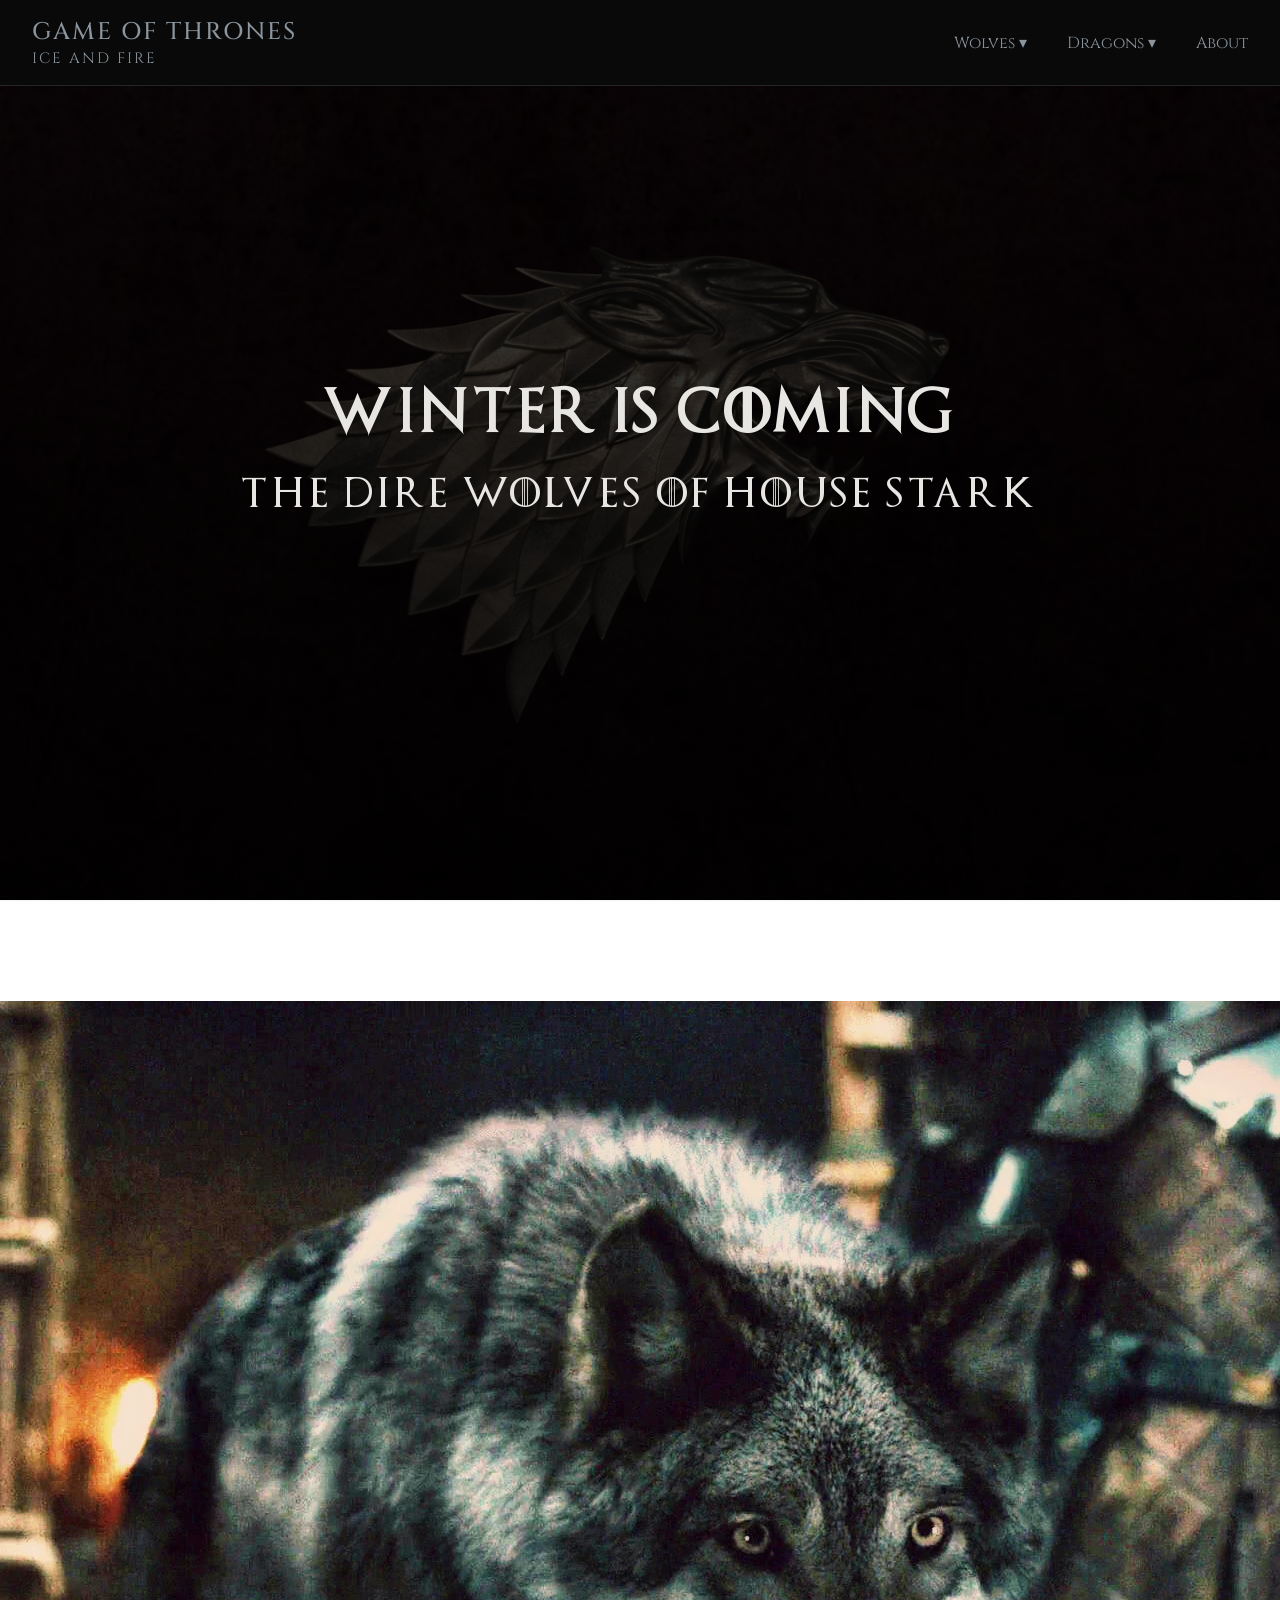
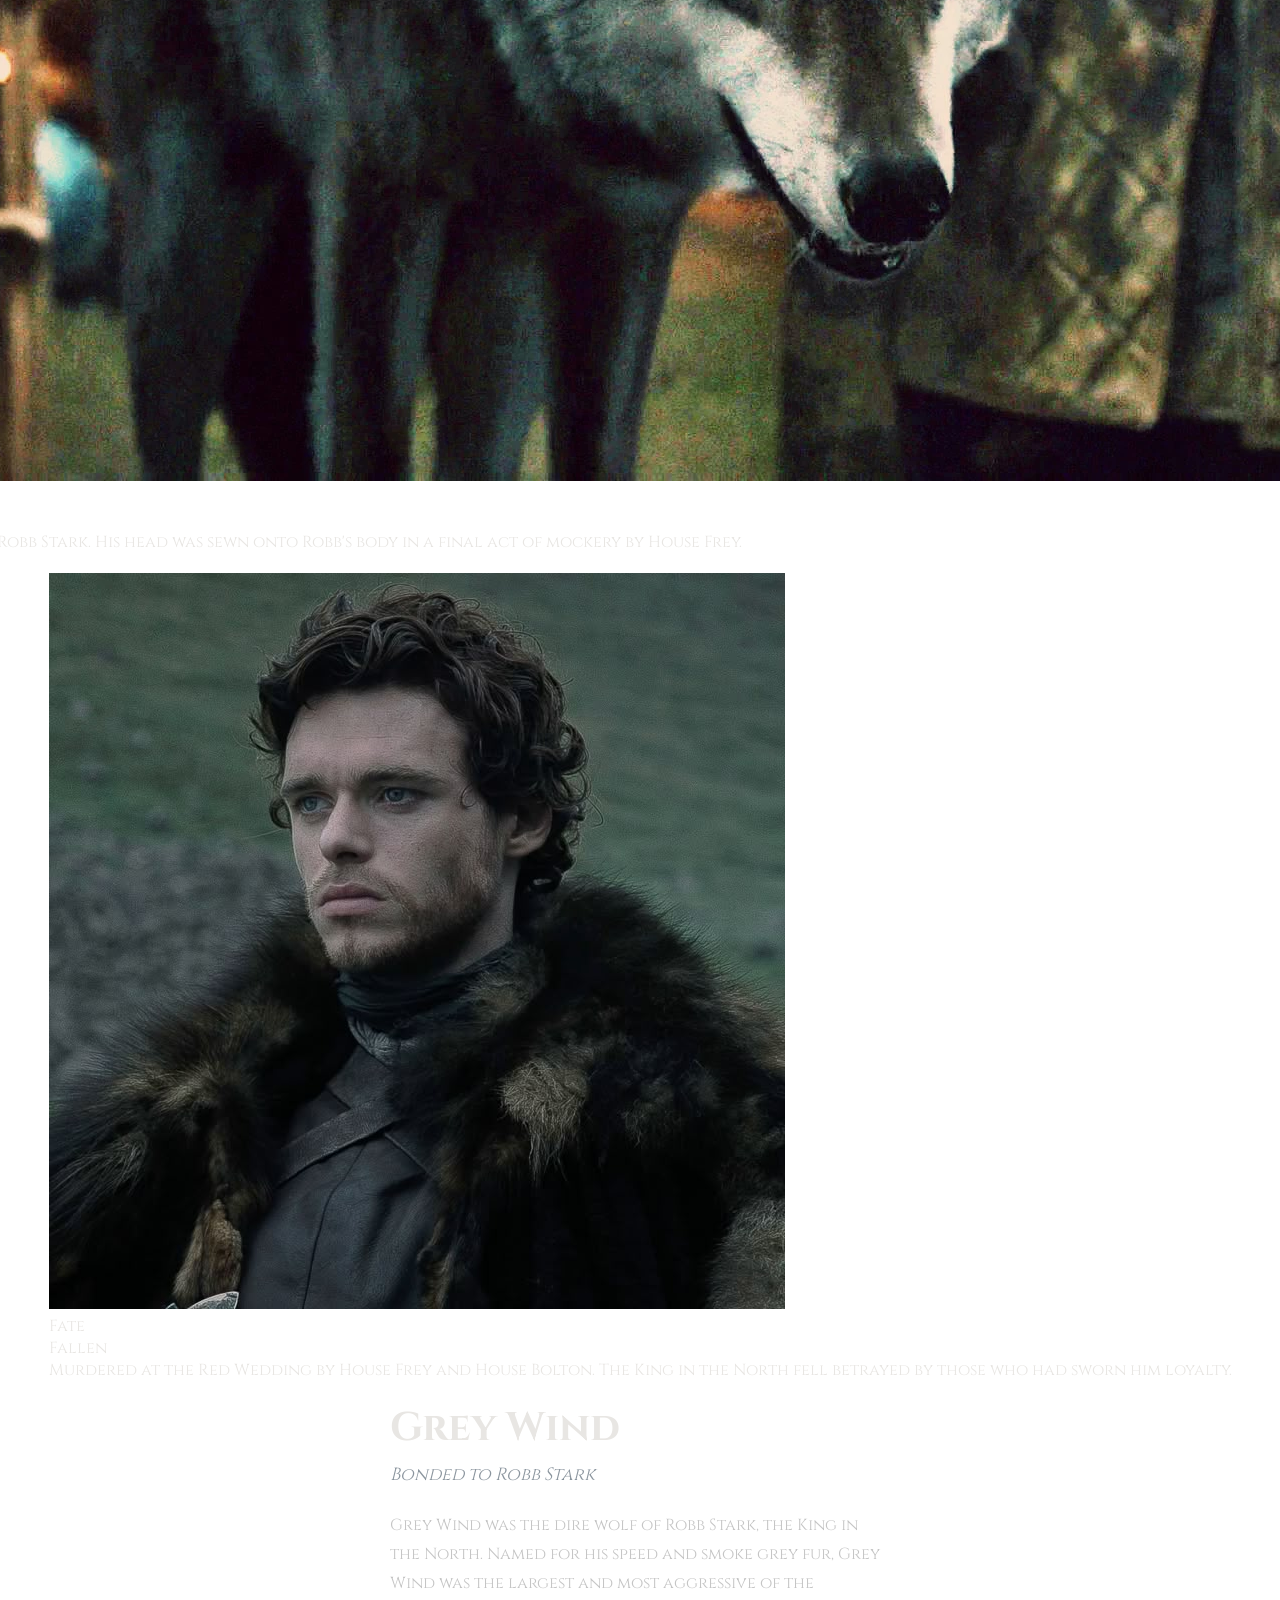
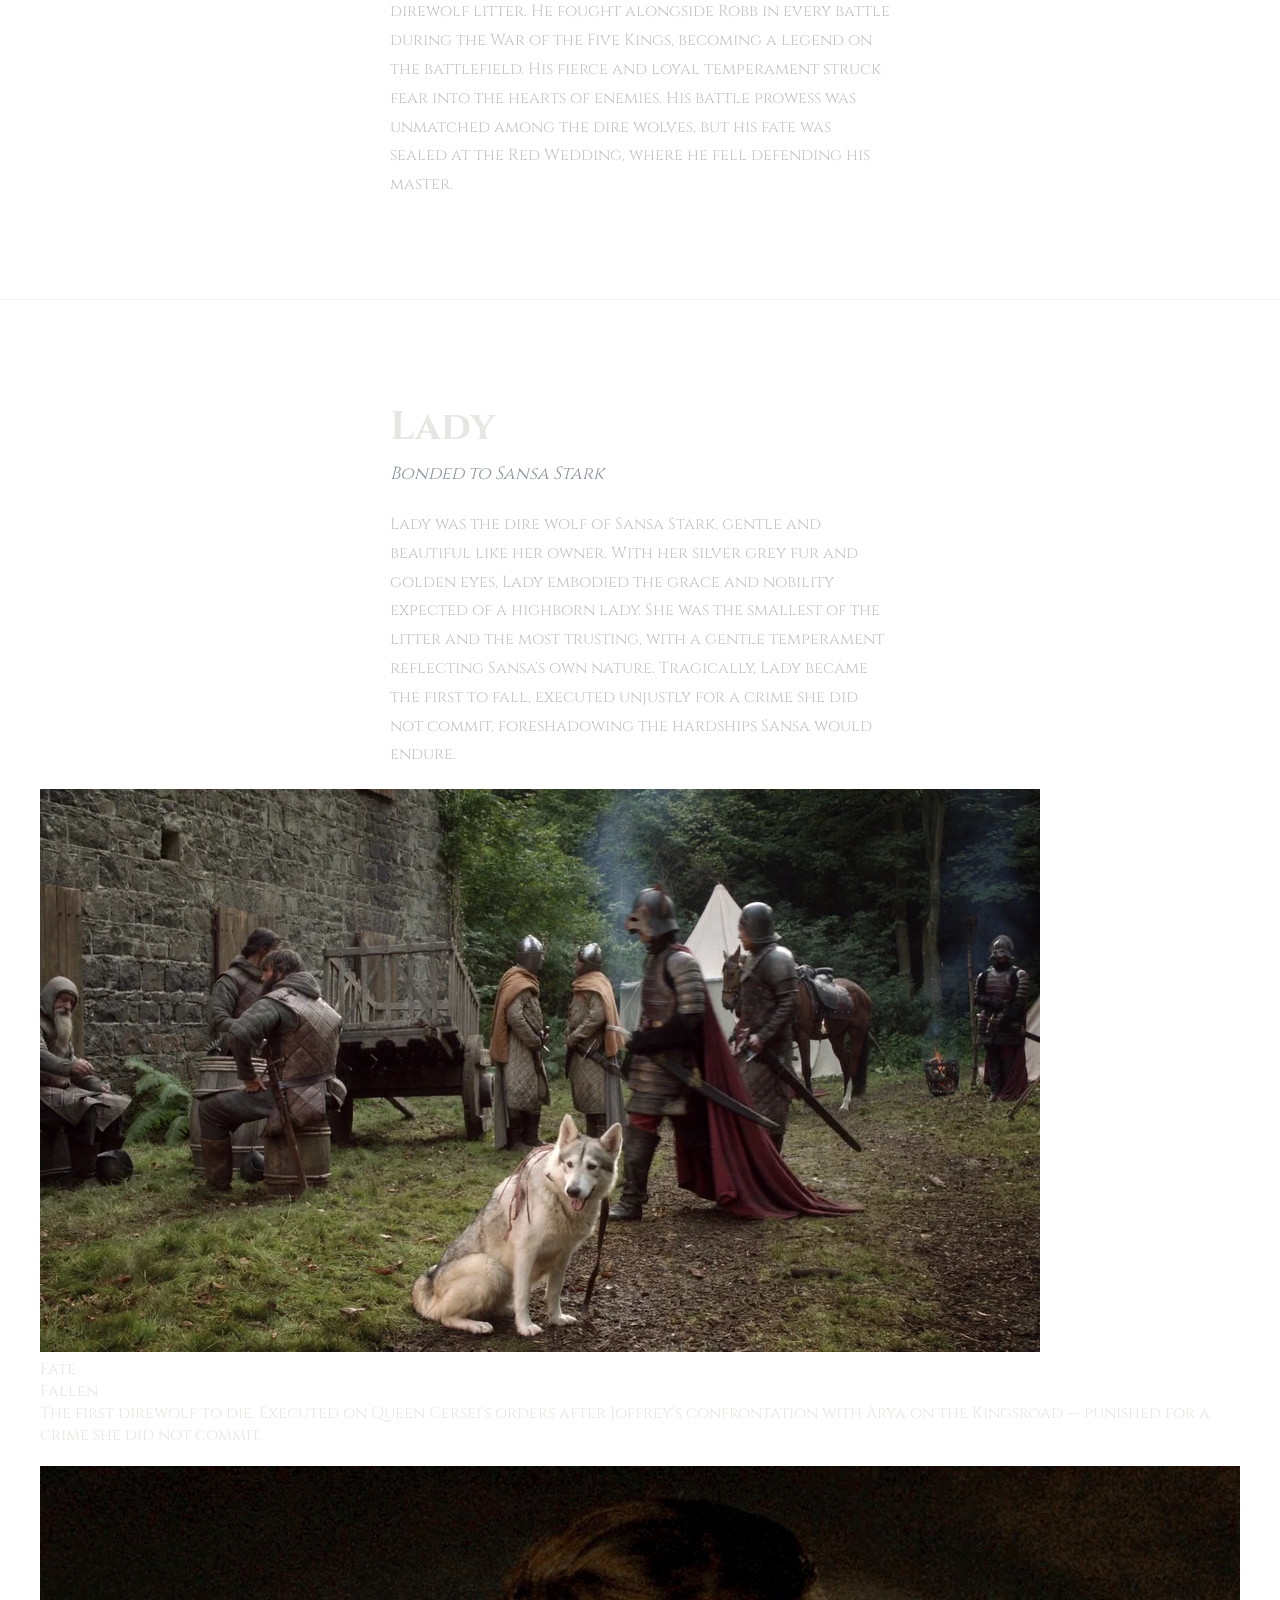
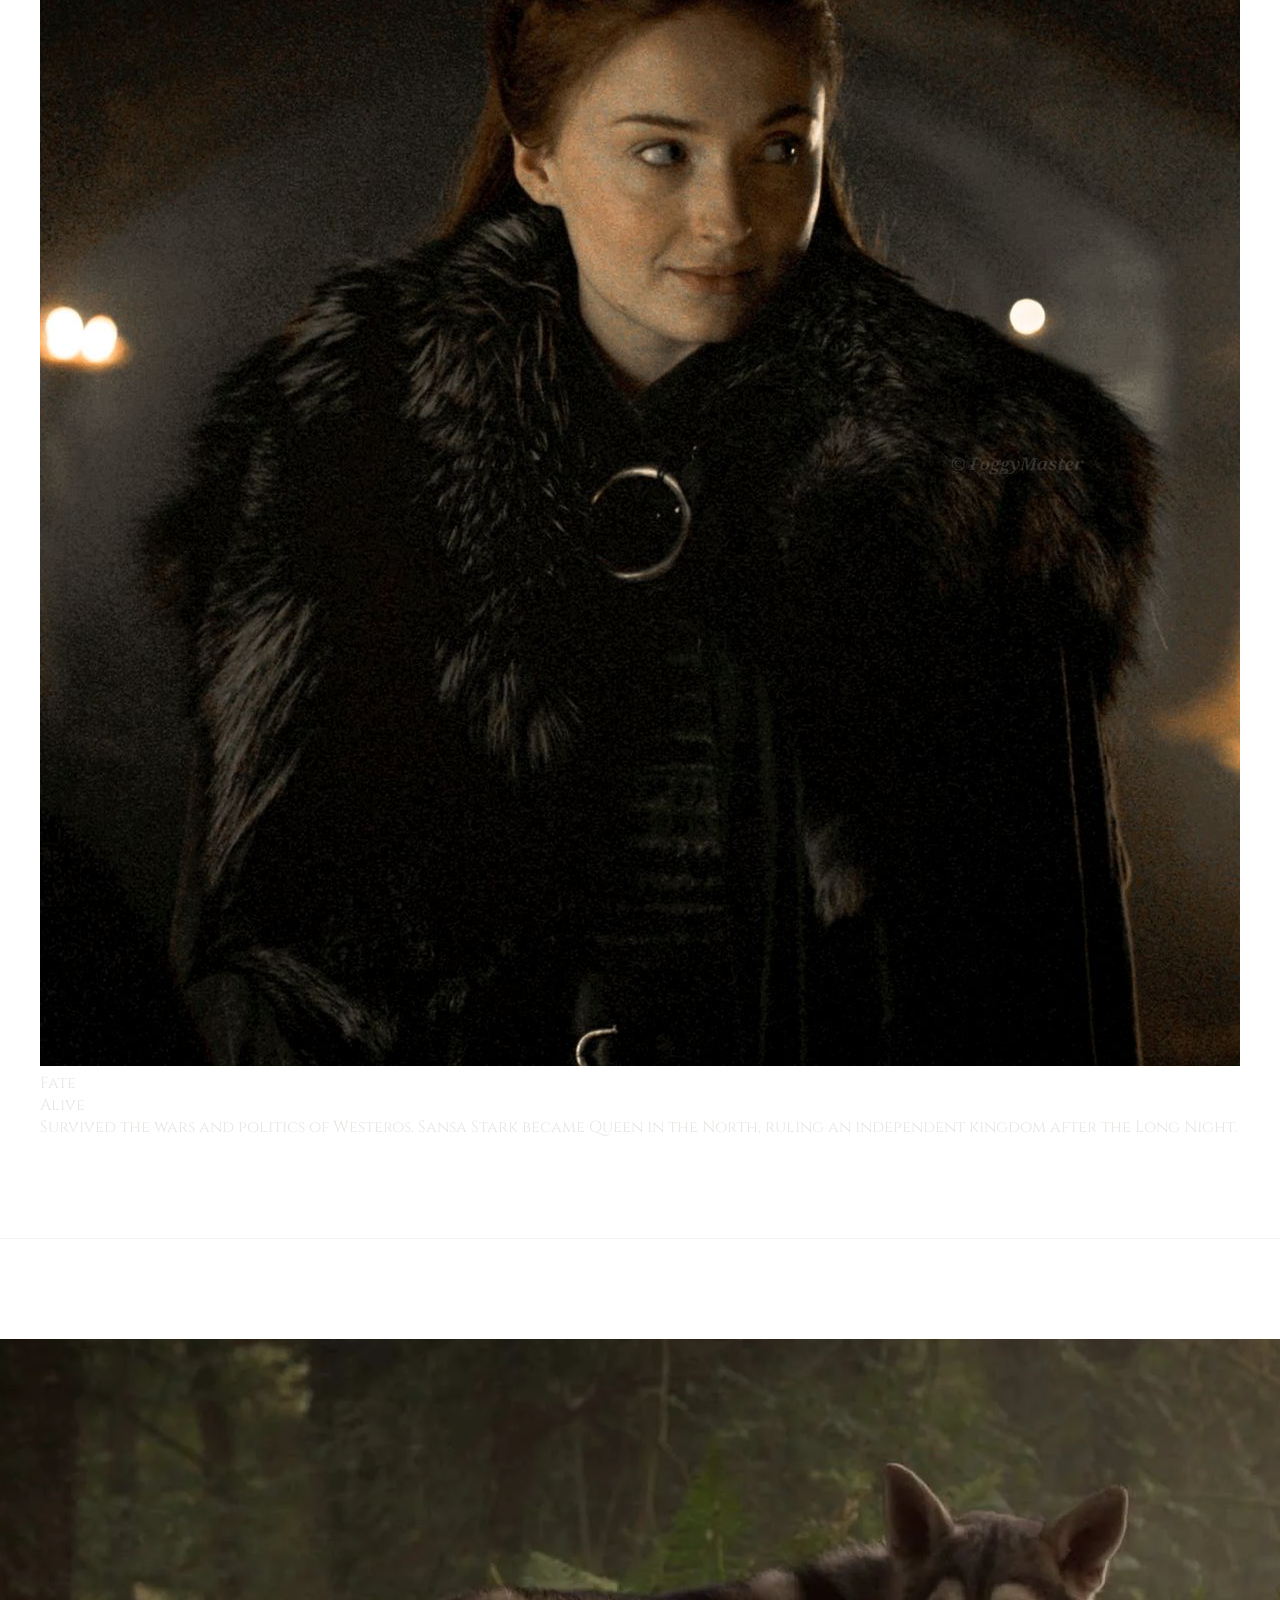
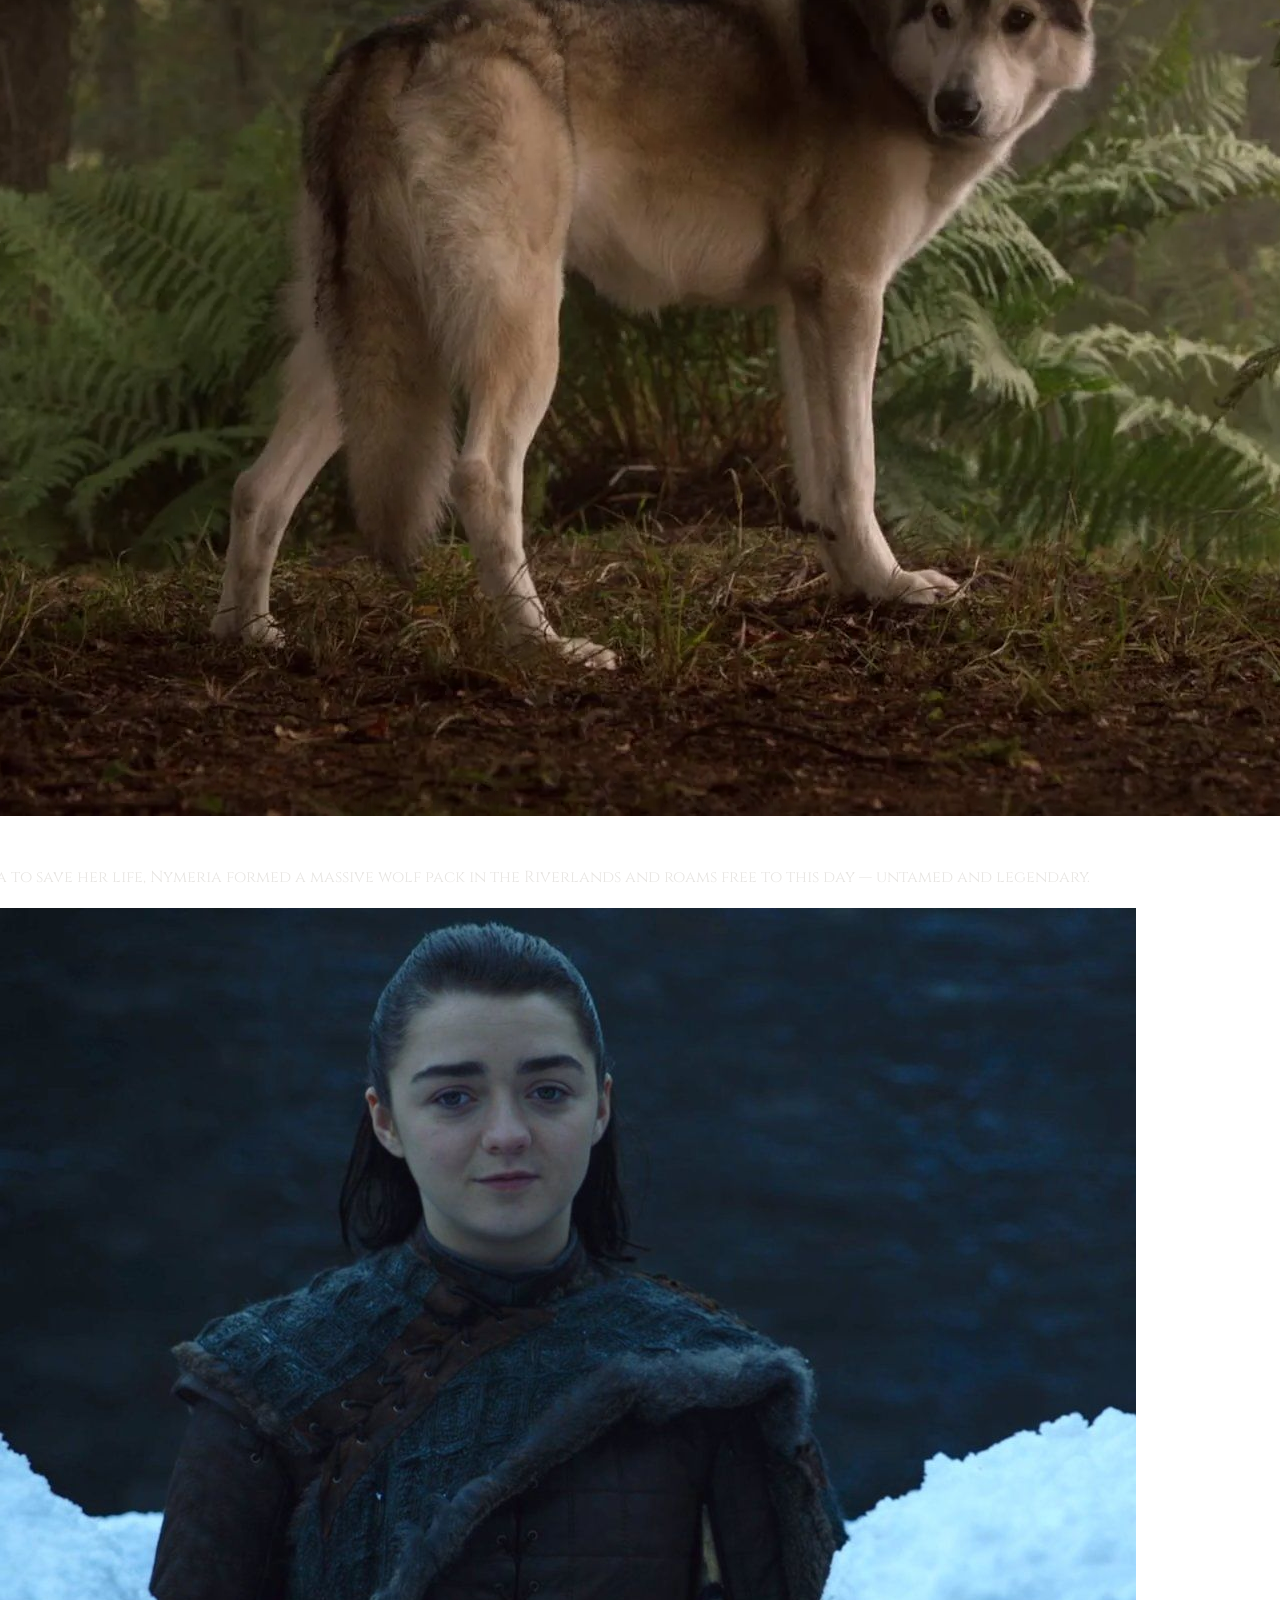
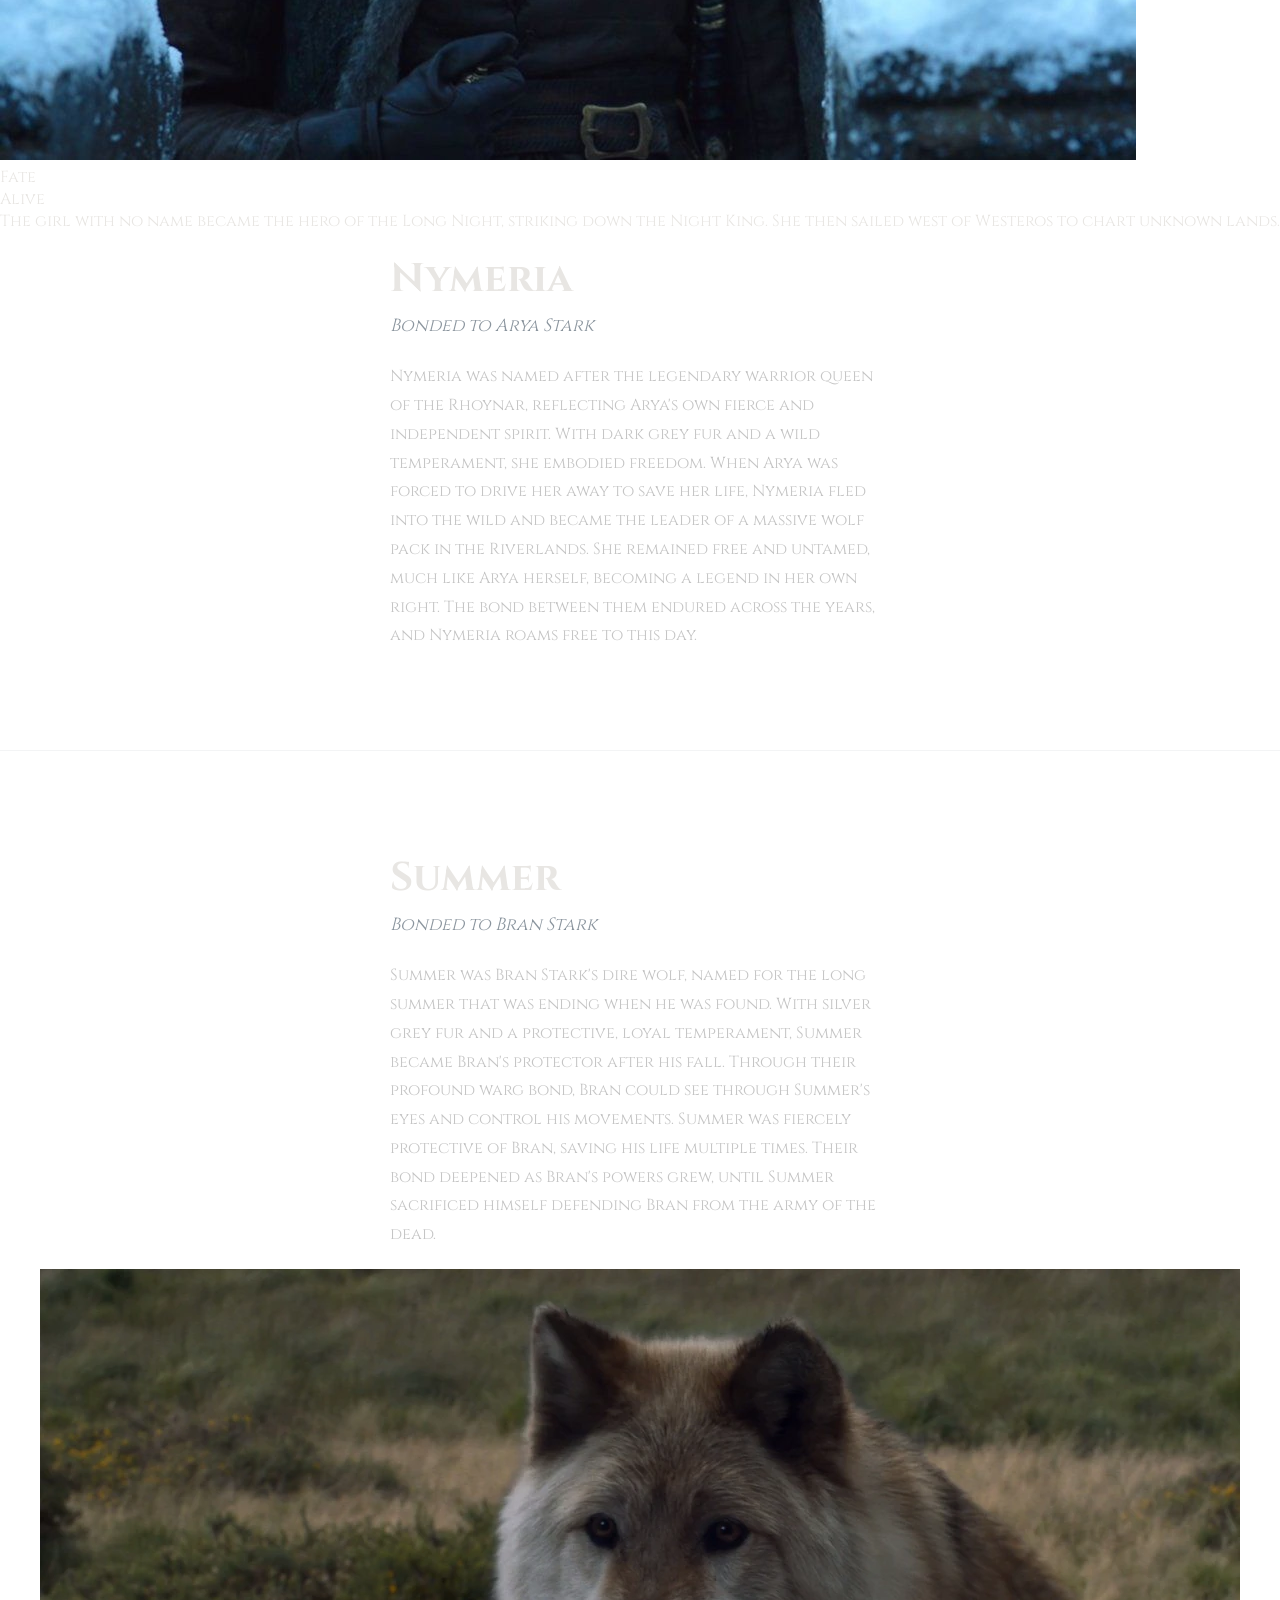
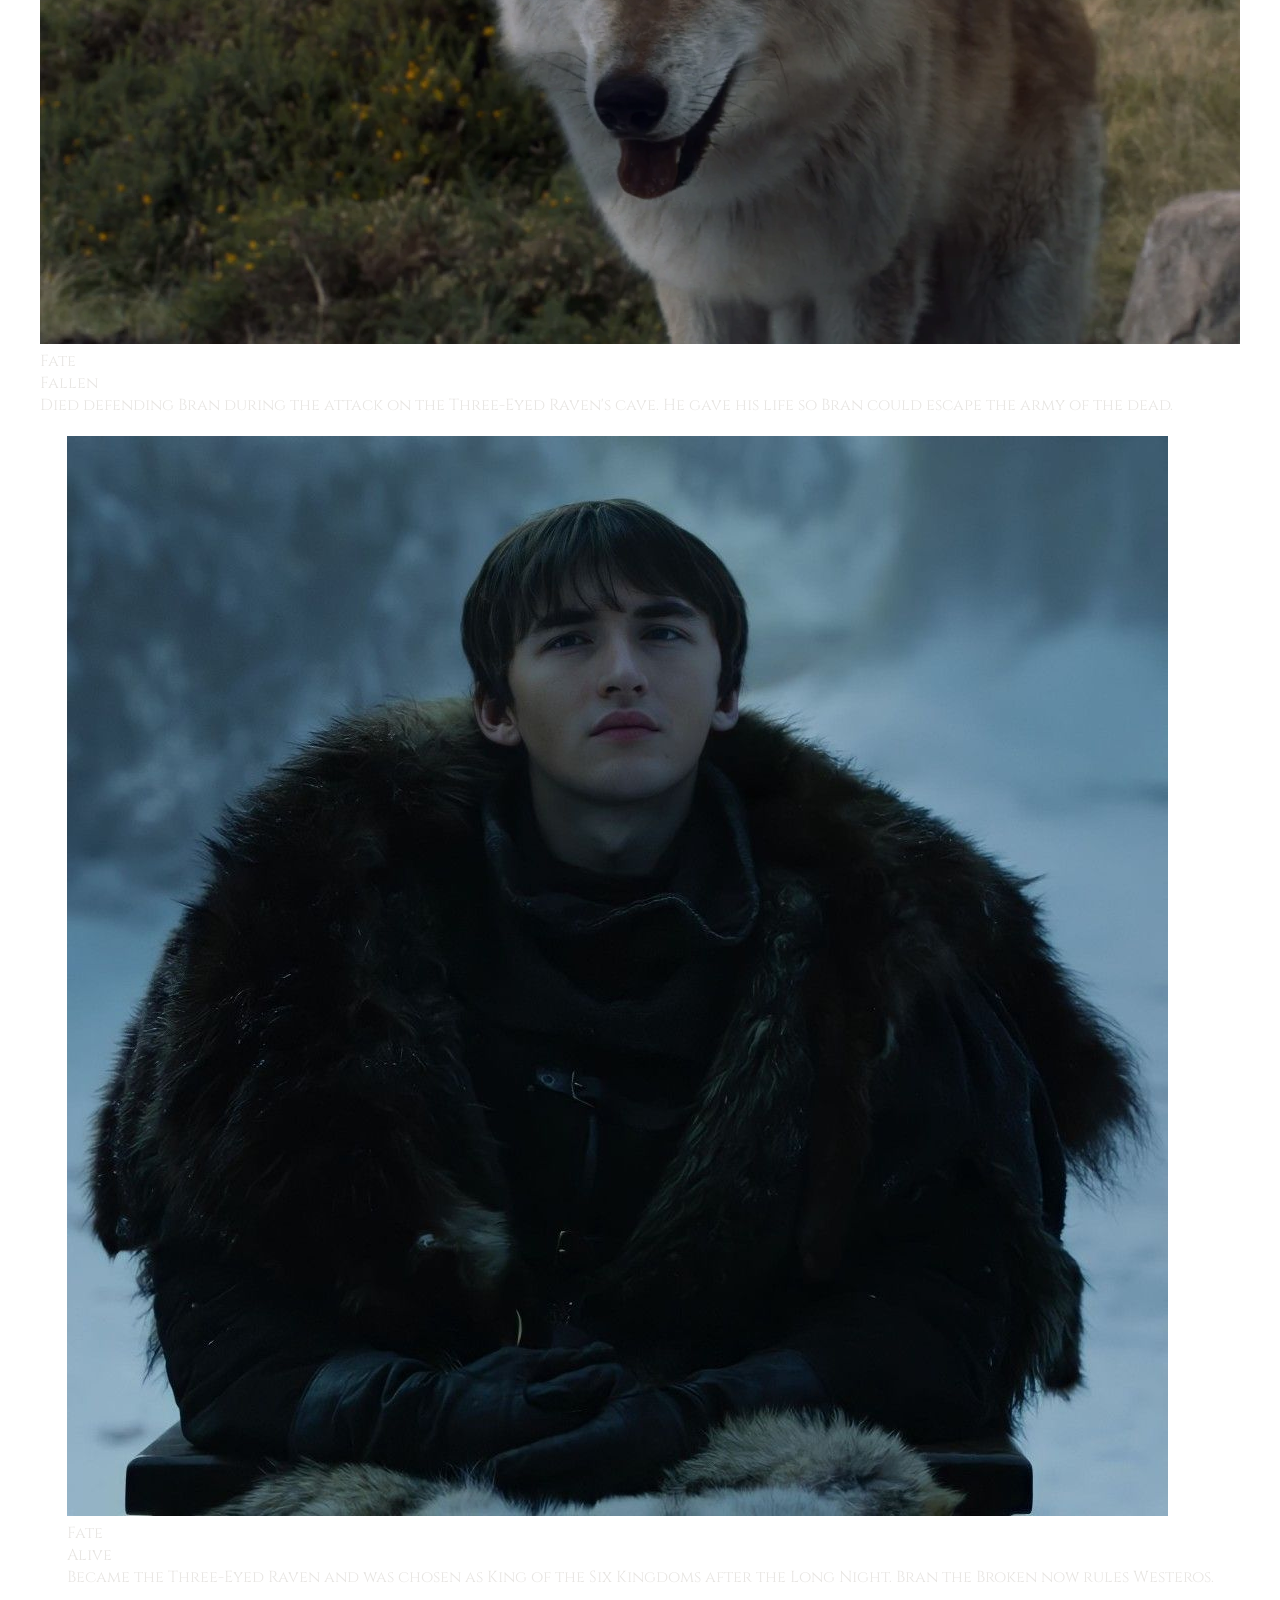
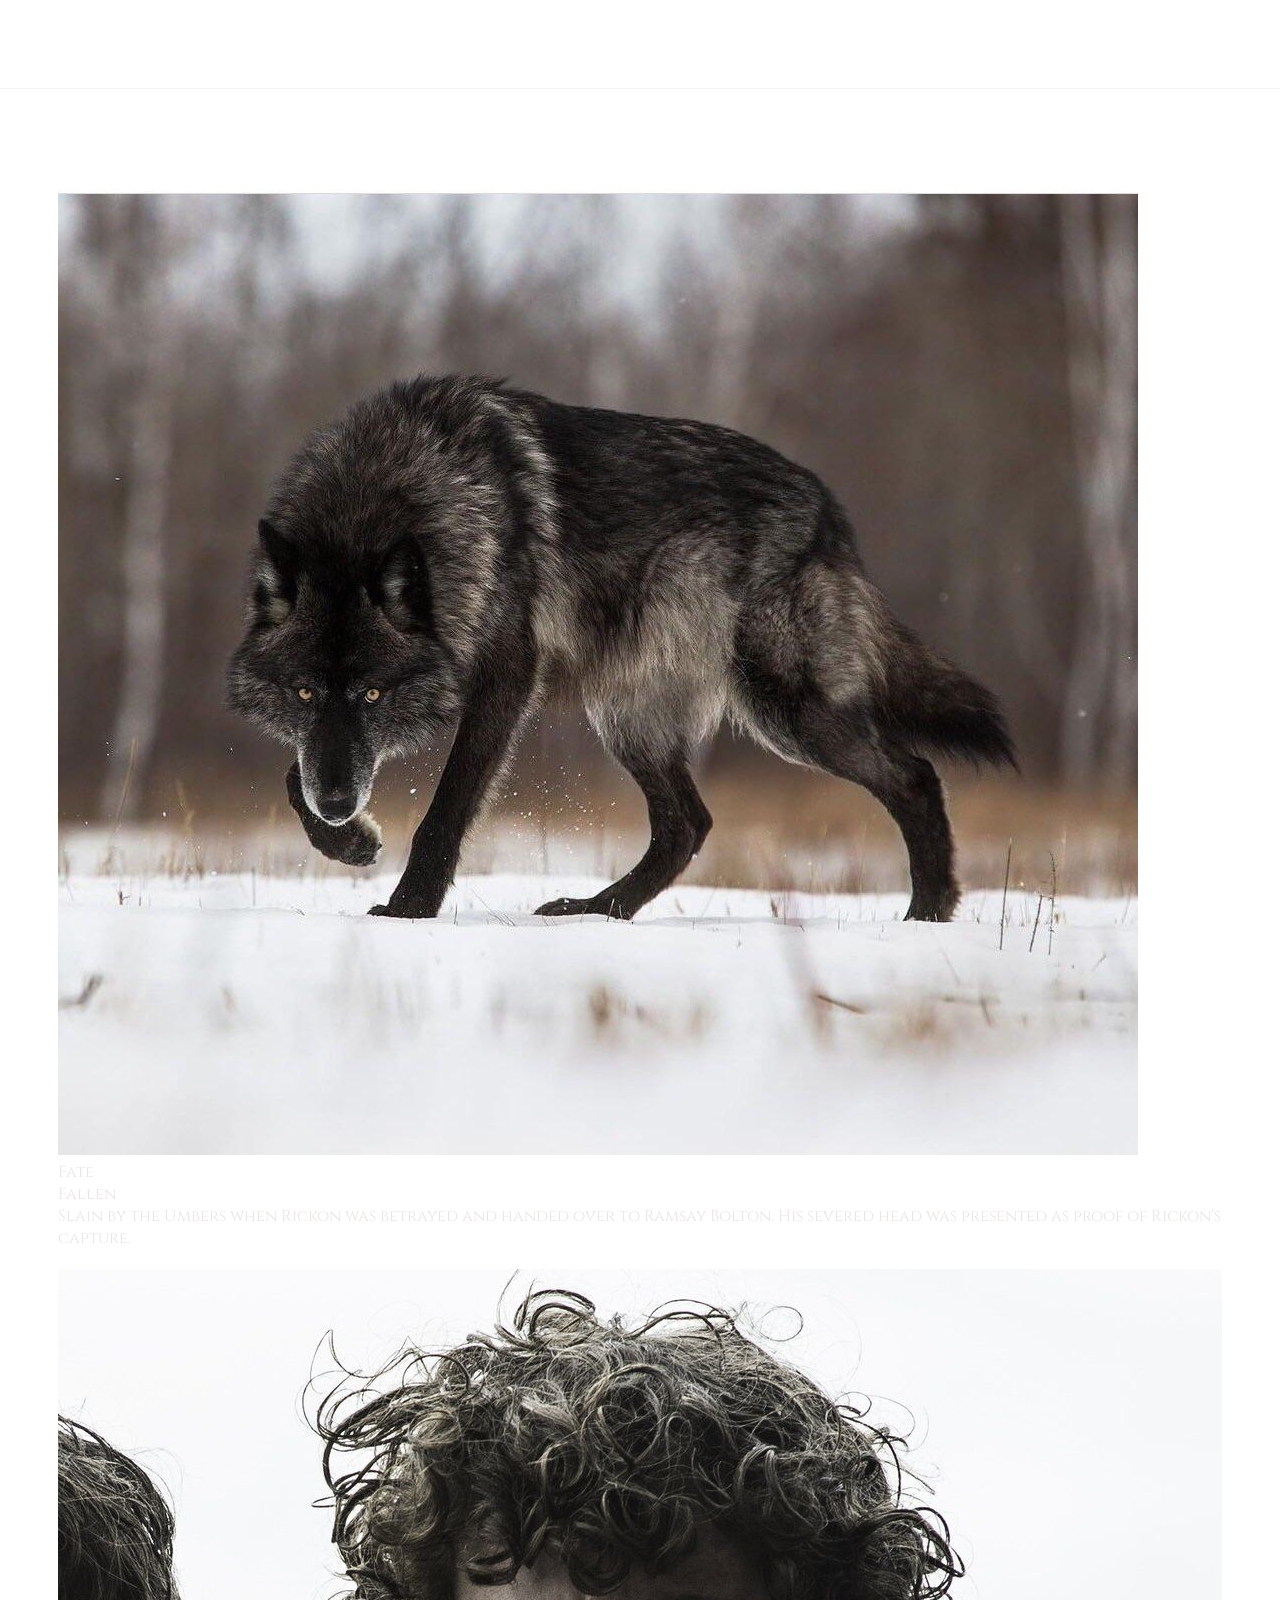
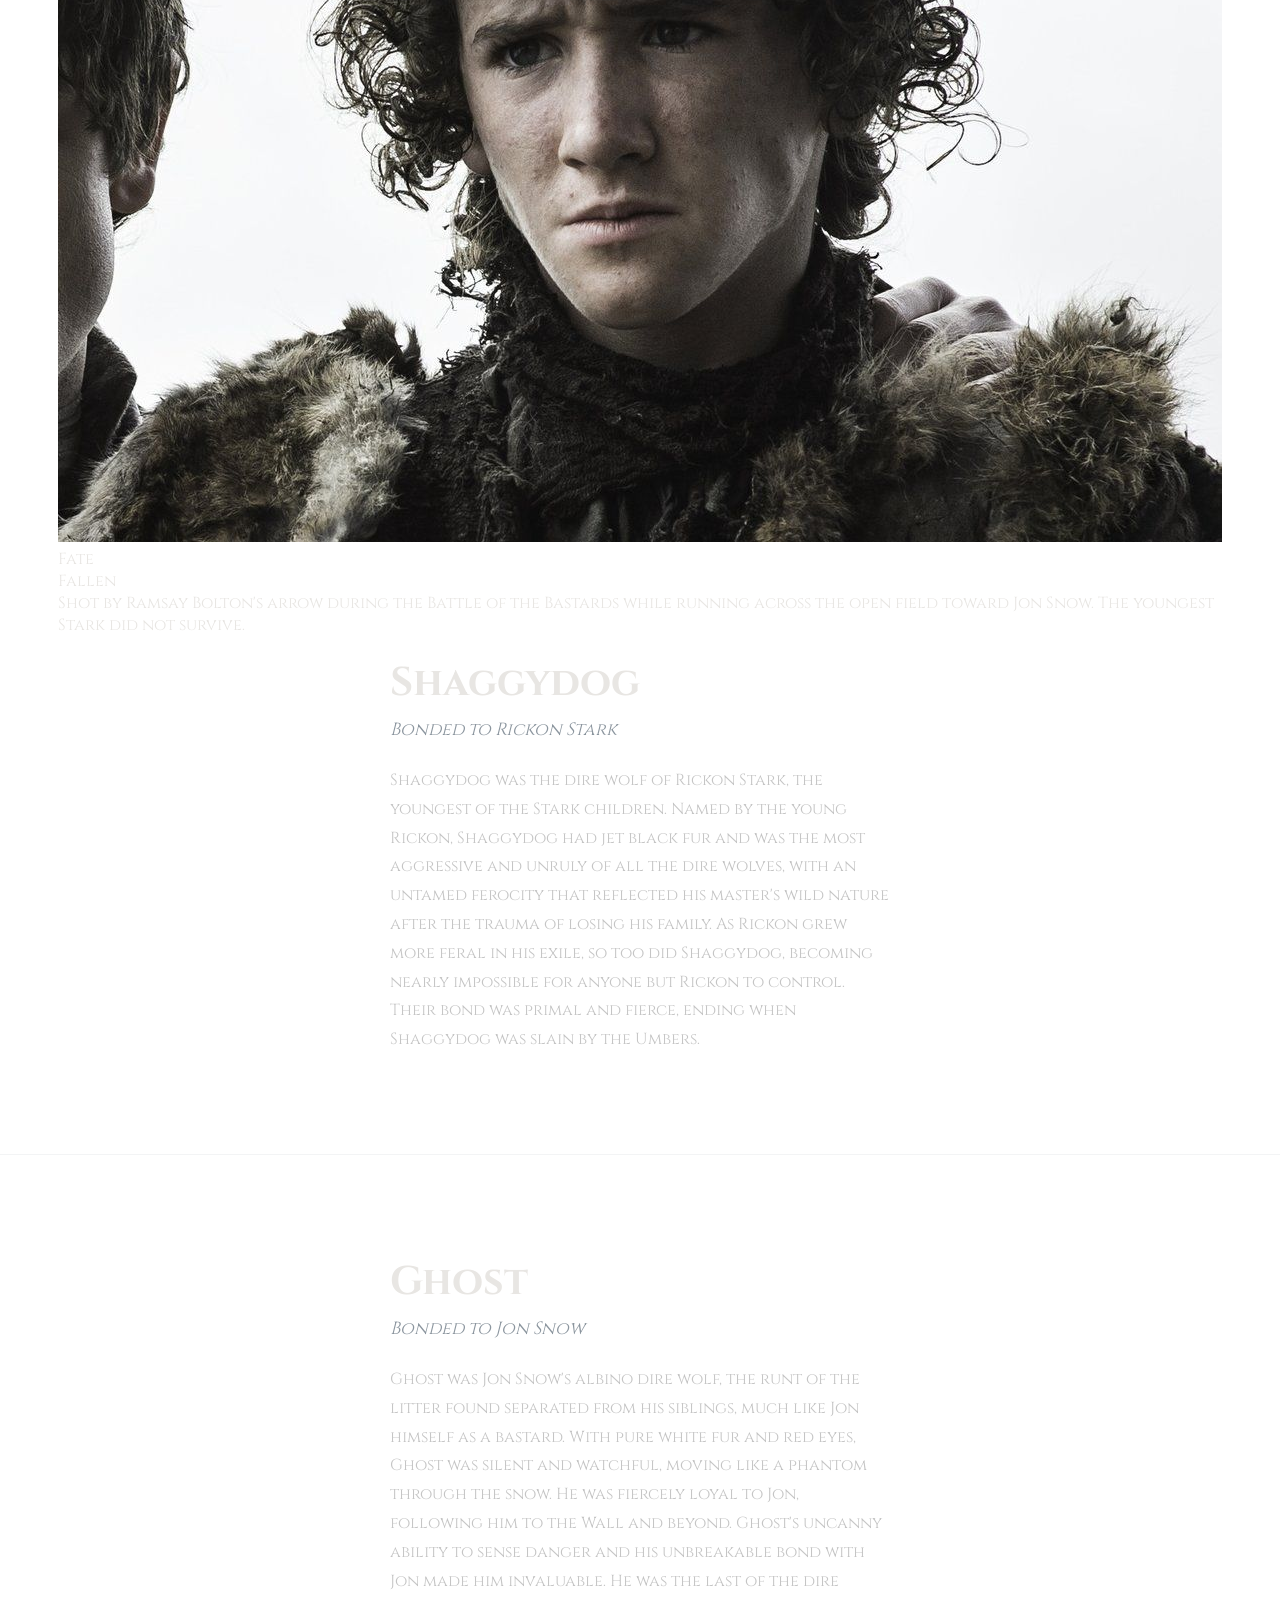
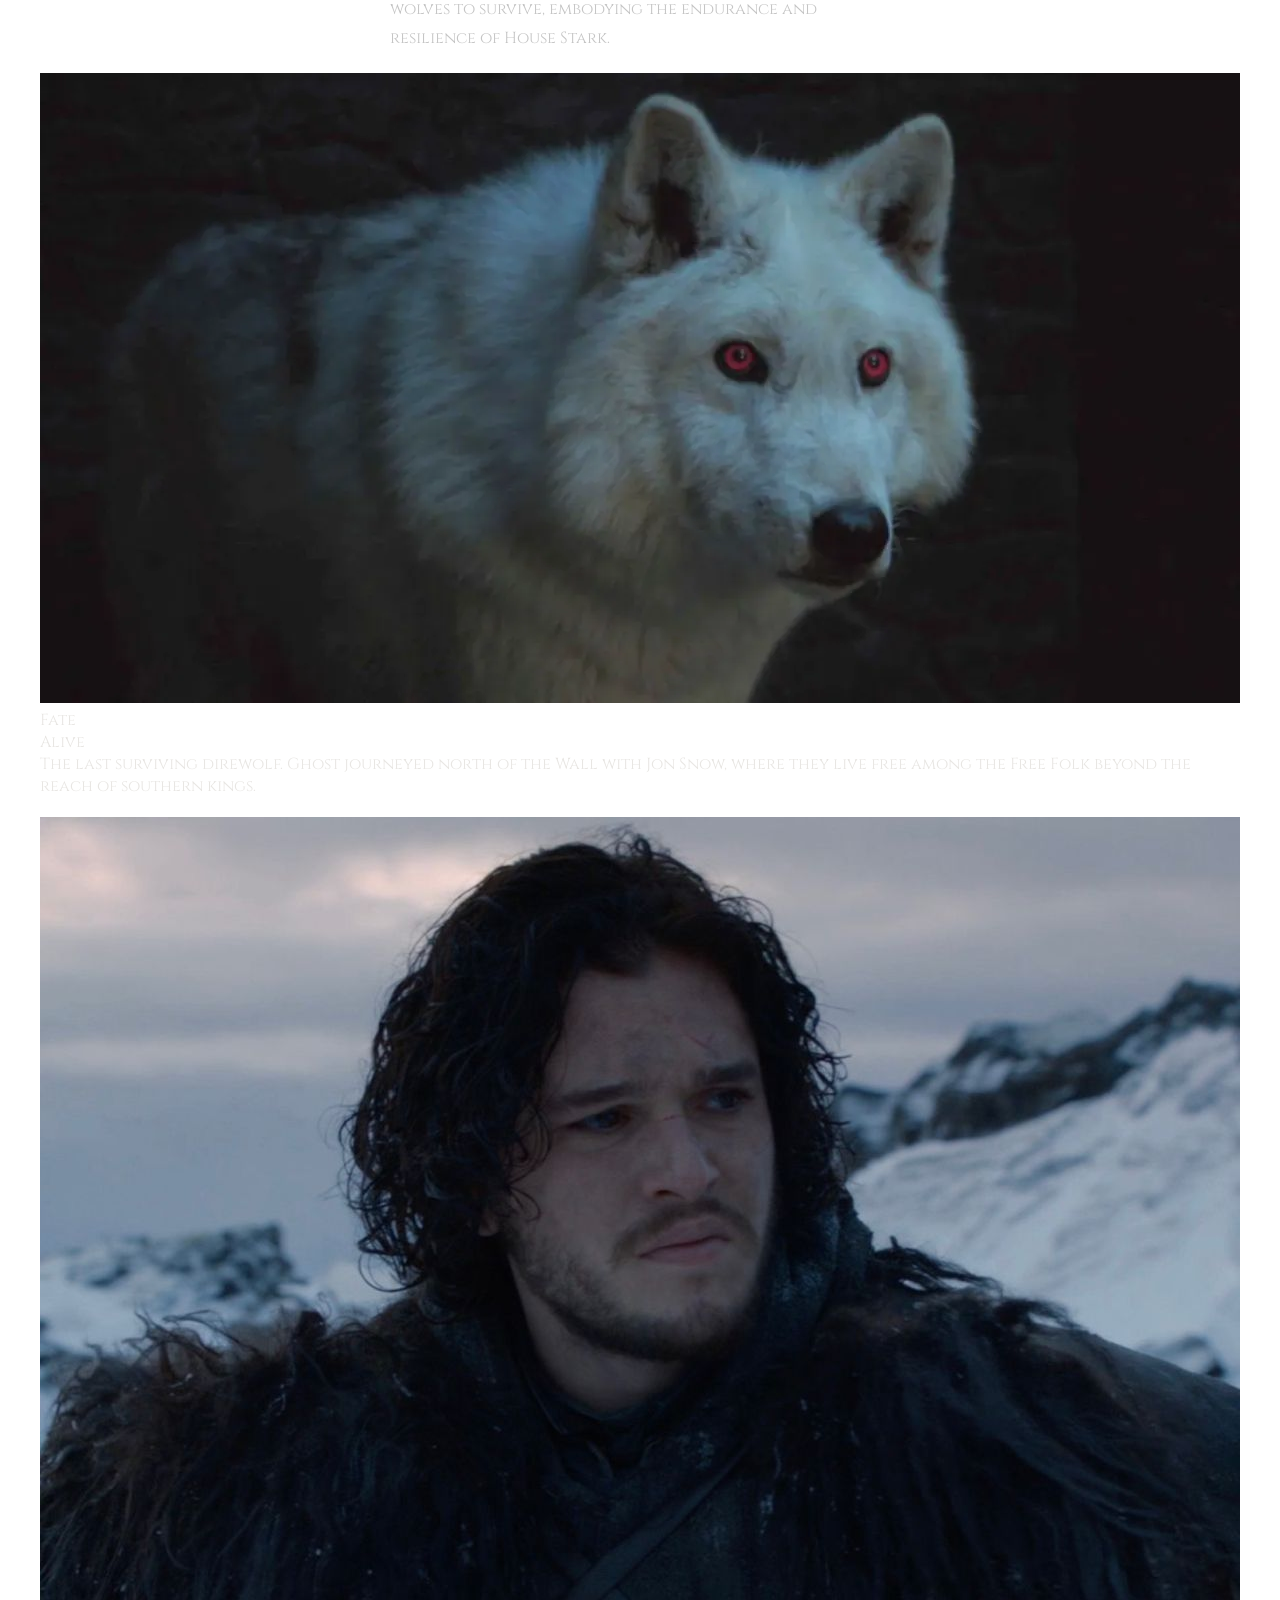
==== commit 0240d2c2: "new feature" ====
--- a/webpage/fronta.html
+++ b/webpage/fronta.html
@@ -1,14 +1,13 @@
 <!DOCTYPE html>
 <html lang="en">
-
 <head>
     <meta charset="UTF-8">
     <meta name="viewport" content="width=device-width, initial-scale=1.0">
     <title>The Dire Wolves & Dragons of Westeros</title>
     <link rel="stylesheet" href="front.css">
 </head>
-
 <body>
+    <!-- Header with navigation menu -->
     <header>
         <nav>
             <div class="holder">
@@ -44,6 +43,7 @@
         </nav>
     </header>
 
+    <!-- Introduction section -->
     <section class="intro" id="intro">
         <div class="intro_content">
             <h1>Winter is coming</h1>
@@ -52,27 +52,50 @@
         </div>
     </section>
 
+    <!-- Grey Wind wolf section -->
     <section id="grey-wind" class="wolf">
         <div class="content">
-            <img src="../images/greywind.jpeg" alt="Grey Wind" class="image">
-            <img src="../images/rob.jpg" alt="Robb Stark" class="image">
+            <div class="card">
+                <div class="cardinner">
+                    <div class="cardfront">
+                        <img src="../images/greywind.jpeg" alt="Grey Wind">
+                    </div>
+                    <div class="cardback">
+                        <span class="flabel">Fate</span>
+                        <div class="fdivider"></div>
+                        <span class="fstatus fallen">Fallen</span>
+                        <p class="fsummary">Slain at the Red Wedding alongside Robb Stark. His head was sewn onto Robb's body in a final act of mockery by House Frey.</p>
+                    </div>
+                </div>
+            </div>
+            <div class="card">
+                <div class="cardinner">
+                    <div class="cardfront">
+                        <img src="../images/rob.jpg" alt="Robb Stark">
+                    </div>
+                    <div class="cardback">
+                        <span class="flabel">Fate</span>
+                        <div class="fdivider"></div>
+                        <span class="fstatus fallen">Fallen</span>
+                        <p class="fsummary">Murdered at the Red Wedding by House Frey and House Bolton. The King in the North fell betrayed by those who had sworn him loyalty.</p>
+                    </div>
+                </div>
+            </div>
             <div class="wolfinfo">
                 <h2>Grey Wind</h2>
                 <p class="owner">Bonded to Robb Stark</p>
                 <p class="description">
                     Grey Wind was the dire wolf of Robb Stark, the King in the North. Named for his speed and smoke grey
-                    fur,
-                    Grey Wind was the largest and most aggressive of the direwolf litter. He fought alongside Robb in
+                    fur, Grey Wind was the largest and most aggressive of the direwolf litter. He fought alongside Robb in
                     every battle during the War of the Five Kings, becoming a legend on the battlefield. His fierce and
-                    loyal
-                    temperament struck fear into the hearts of enemies. His battle prowess was unmatched among the dire
-                    wolves,
-                    but his fate was sealed at the Red Wedding, where he fell defending his master.
-                </p>
-            </div>
-        </div>
-    </section>
-
+                    loyal temperament struck fear into the hearts of enemies. His battle prowess was unmatched among the dire
+                    wolves, but his fate was sealed at the Red Wedding, where he fell defending his master.
+                </p>
+            </div>
+        </div>
+    </section>
+
+    <!-- Lady wolf section -->
     <section id="lady" class="wolf">
         <div class="content">
             <div class="wolfinfo">
@@ -80,41 +103,85 @@
                 <p class="owner">Bonded to Sansa Stark</p>
                 <p class="description">
                     Lady was the dire wolf of Sansa Stark, gentle and beautiful like her owner. With her silver grey fur
-                    and
-                    golden eyes, Lady embodied the grace and nobility expected of a highborn lady. She was the smallest
+                    and golden eyes, Lady embodied the grace and nobility expected of a highborn lady. She was the smallest
                     of the litter and the most trusting, with a gentle temperament reflecting Sansa's own nature.
-                    Tragically,
-                    Lady became the first to fall, executed unjustly for a crime she did not commit, foreshadowing the
-                    hardships
-                    Sansa would endure.
-                </p>
-            </div>
-            <img src="../images/lady.jpeg" alt="Lady" class="image">
-            <img src="../images/sansa.jpg" alt="Sansa Stark" class="image">
-        </div>
-    </section>
-
+                    Tragically, Lady became the first to fall, executed unjustly for a crime she did not commit, foreshadowing the
+                    hardships Sansa would endure.
+                </p>
+            </div>
+            <div class="card">
+                <div class="cardinner">
+                    <div class="cardfront">
+                        <img src="../images/lady.jpeg" alt="Lady">
+                    </div>
+                    <div class="cardback">
+                        <span class="flabel">Fate</span>
+                        <div class="fdivider"></div>
+                        <span class="fstatus fallen">Fallen</span>
+                        <p class="fsummary">The first direwolf to die. Executed on Queen Cersei's orders after Joffrey's confrontation with Arya on the Kingsroad — punished for a crime she did not commit.</p>
+                    </div>
+                </div>
+            </div>
+            <div class="card">
+                <div class="cardinner">
+                    <div class="cardfront">
+                        <img src="../images/sansa.jpg" alt="Sansa Stark">
+                    </div>
+                    <div class="cardback">
+                        <span class="flabel">Fate</span>
+                        <div class="fdivider"></div>
+                        <span class="fstatus alive">Alive</span>
+                        <p class="fsummary">Survived the wars and politics of Westeros. Sansa Stark became Queen in the North, ruling an independent kingdom after the Long Night.</p>
+                    </div>
+                </div>
+            </div>
+        </div>
+    </section>
+
+    <!-- Nymeria wolf section -->
     <section id="nymeria" class="wolf">
         <div class="content">
-            <img src="../images/nymeria.jpeg" alt="Nymeria" class="image">
-            <img src="../images/arya.jpg" alt="Arya Stark" class="image">
+            <div class="card">
+                <div class="cardinner">
+                    <div class="cardfront">
+                        <img src="../images/nymeria.jpeg" alt="Nymeria">
+                    </div>
+                    <div class="cardback">
+                        <span class="flabel">Fate</span>
+                        <div class="fdivider"></div>
+                        <span class="fstatus alive">Alive</span>
+                        <p class="fsummary">Driven away by Arya to save her life, Nymeria formed a massive wolf pack in the Riverlands and roams free to this day — untamed and legendary.</p>
+                    </div>
+                </div>
+            </div>
+            <div class="card">
+                <div class="cardinner">
+                    <div class="cardfront">
+                        <img src="../images/arya.jpg" alt="Arya Stark">
+                    </div>
+                    <div class="cardback">
+                        <span class="flabel">Fate</span>
+                        <div class="fdivider"></div>
+                        <span class="fstatus alive">Alive</span>
+                        <p class="fsummary">The girl with no name became the hero of the Long Night, striking down the Night King. She then sailed west of Westeros to chart unknown lands.</p>
+                    </div>
+                </div>
+            </div>
             <div class="wolfinfo">
                 <h2>Nymeria</h2>
                 <p class="owner">Bonded to Arya Stark</p>
                 <p class="description">
                     Nymeria was named after the legendary warrior queen of the Rhoynar, reflecting Arya's own fierce
                     and independent spirit. With dark grey fur and a wild temperament, she embodied freedom. When Arya
-                    was
-                    forced to drive her away to save her life, Nymeria fled into the wild and became the leader of a
-                    massive
-                    wolf pack in the Riverlands. She remained free and untamed, much like Arya herself, becoming a
-                    legend in
-                    her own right. The bond between them endured across the years, and Nymeria roams free to this day.
-                </p>
-            </div>
-        </div>
-    </section>
-
+                    was forced to drive her away to save her life, Nymeria fled into the wild and became the leader of a
+                    massive wolf pack in the Riverlands. She remained free and untamed, much like Arya herself, becoming a
+                    legend in her own right. The bond between them endured across the years, and Nymeria roams free to this day.
+                </p>
+            </div>
+        </div>
+    </section>
+
+    <!-- Summer wolf section -->
     <section id="summer" class="wolf">
         <div class="content">
             <div class="wolfinfo">
@@ -123,39 +190,84 @@
                 <p class="description">
                     Summer was Bran Stark's dire wolf, named for the long summer that was ending when he was found.
                     With silver grey fur and a protective, loyal temperament, Summer became Bran's protector after his
-                    fall.
-                    Through their profound warg bond, Bran could see through Summer's eyes and control his movements.
+                    fall. Through their profound warg bond, Bran could see through Summer's eyes and control his movements.
                     Summer was fiercely protective of Bran, saving his life multiple times. Their bond deepened as
-                    Bran's
-                    powers grew, until Summer sacrificed himself defending Bran from the army of the dead.
-                </p>
-            </div>
-            <img src="../images/summer.jpeg" alt="Summer" class="image">
-            <img src="../images/bran.jpg" alt="Bran Stark" class="image">
-        </div>
-    </section>
-
+                    Bran's powers grew, until Summer sacrificed himself defending Bran from the army of the dead.
+                </p>
+            </div>
+            <div class="card">
+                <div class="cardinner">
+                    <div class="cardfront">
+                        <img src="../images/summer.jpeg" alt="Summer">
+                    </div>
+                    <div class="cardback">
+                        <span class="flabel">Fate</span>
+                        <div class="fdivider"></div>
+                        <span class="fstatus fallen">Fallen</span>
+                        <p class="fsummary">Died defending Bran during the attack on the Three-Eyed Raven's cave. He gave his life so Bran could escape the army of the dead.</p>
+                    </div>
+                </div>
+            </div>
+            <div class="card">
+                <div class="cardinner">
+                    <div class="cardfront">
+                        <img src="../images/bran.jpg" alt="Bran Stark">
+                    </div>
+                    <div class="cardback">
+                        <span class="flabel">Fate</span>
+                        <div class="fdivider"></div>
+                        <span class="fstatus alive">Alive</span>
+                        <p class="fsummary">Became the Three-Eyed Raven and was chosen as King of the Six Kingdoms after the Long Night. Bran the Broken now rules Westeros.</p>
+                    </div>
+                </div>
+            </div>
+        </div>
+    </section>
+
+    <!-- Shaggydog wolf section -->
     <section id="shaggydog" class="wolf">
         <div class="content">
-            <img src="../images/shaggydog.jpg" alt="Shaggydog" class="image">
-            <img src="../images/rickon.jpg" alt="Rickon Stark" class="image">
+            <div class="card">
+                <div class="cardinner">
+                    <div class="cardfront">
+                        <img src="../images/shaggydog.jpg" alt="Shaggydog">
+                    </div>
+                    <div class="cardback">
+                        <span class="flabel">Fate</span>
+                        <div class="fdivider"></div>
+                        <span class="fstatus fallen">Fallen</span>
+                        <p class="fsummary">Slain by the Umbers when Rickon was betrayed and handed over to Ramsay Bolton. His severed head was presented as proof of Rickon's capture.</p>
+                    </div>
+                </div>
+            </div>
+            <div class="card">
+                <div class="cardinner">
+                    <div class="cardfront">
+                        <img src="../images/rickon.jpg" alt="Rickon Stark">
+                    </div>
+                    <div class="cardback">
+                        <span class="flabel">Fate</span>
+                        <div class="fdivider"></div>
+                        <span class="fstatus fallen">Fallen</span>
+                        <p class="fsummary">Shot by Ramsay Bolton's arrow during the Battle of the Bastards while running across the open field toward Jon Snow. The youngest Stark did not survive.</p>
+                    </div>
+                </div>
+            </div>
             <div class="wolfinfo">
                 <h2>Shaggydog</h2>
                 <p class="owner">Bonded to Rickon Stark</p>
                 <p class="description">
                     Shaggydog was the dire wolf of Rickon Stark, the youngest of the Stark children. Named by the
                     young Rickon, Shaggydog had jet black fur and was the most aggressive and unruly of all the dire
-                    wolves,
-                    with an untamed ferocity that reflected his master's wild nature after the trauma of losing his
-                    family.
-                    As Rickon grew more feral in his exile, so too did Shaggydog, becoming nearly impossible for anyone
-                    but
-                    Rickon to control. Their bond was primal and fierce, ending when Shaggydog was slain by the Umbers.
-                </p>
-            </div>
-        </div>
-    </section>
-
+                    wolves, with an untamed ferocity that reflected his master's wild nature after the trauma of losing his
+                    family. As Rickon grew more feral in his exile, so too did Shaggydog, becoming nearly impossible for anyone
+                    but Rickon to control. Their bond was primal and fierce, ending when Shaggydog was slain by the Umbers.
+                </p>
+            </div>
+        </div>
+    </section>
+
+    <!-- Ghost wolf section -->
     <section id="ghost" class="wolf">
         <div class="content">
             <div class="wolfinfo">
@@ -165,43 +277,90 @@
                     Ghost was Jon Snow's albino dire wolf, the runt of the litter found separated from his siblings,
                     much like Jon himself as a bastard. With pure white fur and red eyes, Ghost was silent and watchful,
                     moving like a phantom through the snow. He was fiercely loyal to Jon, following him to the Wall and
-                    beyond.
-                    Ghost's uncanny ability to sense danger and his unbreakable bond with Jon made him invaluable. He
-                    was the
-                    last of the dire wolves to survive, embodying the endurance and resilience of House Stark.
-                </p>
-            </div>
-            <img src="../images/ghost.jpeg" alt="Ghost" class="image">
-            <img src="../images/jon.jpg" alt="Jon Snow" class="image">
-        </div>
-    </section>
-
+                    beyond. Ghost's uncanny ability to sense danger and his unbreakable bond with Jon made him invaluable. He
+                    was the last of the dire wolves to survive, embodying the endurance and resilience of House Stark.
+                </p>
+            </div>
+            <div class="card">
+                <div class="cardinner">
+                    <div class="cardfront">
+                        <img src="../images/ghost.jpeg" alt="Ghost">
+                    </div>
+                    <div class="cardback">
+                        <span class="flabel">Fate</span>
+                        <div class="fdivider"></div>
+                        <span class="fstatus alive">Alive</span>
+                        <p class="fsummary">The last surviving direwolf. Ghost journeyed north of the Wall with Jon Snow, where they live free among the Free Folk beyond the reach of southern kings.</p>
+                    </div>
+                </div>
+            </div>
+            <div class="card">
+                <div class="cardinner">
+                    <div class="cardfront">
+                        <img src="../images/jon.jpg" alt="Jon Snow">
+                    </div>
+                    <div class="cardback">
+                        <span class="flabel">Fate</span>
+                        <div class="fdivider"></div>
+                        <span class="fstatus alive">Alive</span>
+                        <p class="fsummary">Exiled beyond the Wall after killing Daenerys Targaryen. Jon Snow — Aegon Targaryen — chose the true north, riding out with Ghost and the Free Folk.</p>
+                    </div>
+                </div>
+            </div>
+        </div>
+    </section>
+
+    <!-- Dragons section divider -->
     <section class="divider" id="dragons">
         <h2>Fire and Blood</h2>
         <p>The Dragons of Daenerys Targaryen</p>
     </section>
 
+    <!-- Drogon dragon section -->
     <section id="drogon" class="dragon">
         <div class="content">
-            <img src="../images/DROGON2.jpg" alt="Drogon" class="image">
-            <img src="../images/daenerys.jpg" alt="Daenerys Targaryen" class="image">
+            <div class="card">
+                <div class="cardinner">
+                    <div class="cardfront">
+                        <img src="../images/DROGON2.jpg" alt="Drogon">
+                    </div>
+                    <div class="cardback">
+                        <span class="flabel">Fate</span>
+                        <div class="fdivider"></div>
+                        <span class="fstatus alive">Alive</span>
+                        <p class="fsummary">The last living dragon. After carrying Daenerys's body away from King's Landing, Drogon was last seen flying east toward Essos — whereabouts unknown.</p>
+                    </div>
+                </div>
+            </div>
+            <div class="card">
+                <div class="cardinner">
+                    <div class="cardfront">
+                        <img src="../images/daenerys.jpg" alt="Daenerys Targaryen">
+                    </div>
+                    <div class="cardback">
+                        <span class="flabel">Fate</span>
+                        <div class="fdivider"></div>
+                        <span class="fstatus fallen">Fallen</span>
+                        <p class="fsummary">Killed by Jon Snow in the throne room of King's Landing after burning the city. The Mother of Dragons died before she could sit the Iron Throne.</p>
+                    </div>
+                </div>
+            </div>
             <div class="wolfinfo">
                 <h2>Drogon</h2>
                 <p class="owner">Bonded to Daenerys Targaryen</p>
                 <p class="description">
                     Drogon was named after Daenerys's late husband, Khal Drogo, and was the largest and most aggressive
                     of her three dragons. With black scales and red markings, his red-orange flames embodied the raw
-                    power and ferocity of House Targaryen. He was Daenerys's favorite and her personal mount, the one
-                    she
+                    power and ferocity of House Targaryen. He was Daenerys's favorite and her personal mount, the one she
                     rode into battle. Drogon's bond with the Mother of Dragons was the strongest, and he demonstrated
                     intelligence and loyalty beyond that of a mere beast. He was the last dragon seen in Westeros,
-                    carrying
-                    Daenerys's body away after her death.
-                </p>
-            </div>
-        </div>
-    </section>
-
+                    carrying Daenerys's body away after her death.
+                </p>
+            </div>
+        </div>
+    </section>
+
+    <!-- Rhaegal dragon section -->
     <section id="rhaegal" class="dragon">
         <div class="content">
             <div class="wolfinfo">
@@ -210,35 +369,78 @@
                 <p class="description">
                     Rhaegal was named in honor of Daenerys's brother, Rhaegar Targaryen, the fallen prince whose legacy
                     haunted the realm. With green and bronze scales that shimmered like emeralds, and yellow-green
-                    flames,
-                    Rhaegal was a sight to behold. He was known for his agility and grace in flight. Though initially
-                    bonded
-                    to Daenerys, Rhaegal was later ridden by Jon Snow during the Great War against the Night King,
-                    symbolizing
-                    Jon's Targaryen heritage. His death at the hands of Euron Greyjoy's scorpion bolts was a devastating
-                    blow
-                    to Daenerys's forces.
-                </p>
-            </div>
-            <img src="../images/RHAEGAL.jpg" alt="Rhaegal" class="image">
-            <img src="../images/daenerys.jpg" alt="Daenerys Targaryen" class="image">
-        </div>
-    </section>
-
+                    flames, Rhaegal was a sight to behold. He was known for his agility and grace in flight. Though initially
+                    bonded to Daenerys, Rhaegal was later ridden by Jon Snow during the Great War against the Night King,
+                    symbolizing Jon's Targaryen heritage. His death at the hands of Euron Greyjoy's scorpion bolts was a devastating
+                    blow to Daenerys's forces.
+                </p>
+            </div>
+            <div class="card">
+                <div class="cardinner">
+                    <div class="cardfront">
+                        <img src="../images/RHAEGAL.jpg" alt="Rhaegal">
+                    </div>
+                    <div class="cardback">
+                        <span class="flabel">Fate</span>
+                        <div class="fdivider"></div>
+                        <span class="fstatus fallen">Fallen</span>
+                        <p class="fsummary">Shot down by Euron Greyjoy's fleet using scorpion bolts near Dragonstone. His death was a devastating ambush that Daenerys never recovered from.</p>
+                    </div>
+                </div>
+            </div>
+            <div class="card">
+                <div class="cardinner">
+                    <div class="cardfront">
+                        <img src="../images/daenerys.jpg" alt="Daenerys Targaryen">
+                    </div>
+                    <div class="cardback">
+                        <span class="flabel">Fate</span>
+                        <div class="fdivider"></div>
+                        <span class="fstatus fallen">Fallen</span>
+                        <p class="fsummary">Killed by Jon Snow in the throne room of King's Landing after burning the city. The Mother of Dragons died before she could sit the Iron Throne.</p>
+                    </div>
+                </div>
+            </div>
+        </div>
+    </section>
+
+    <!-- Viserion dragon section -->
     <section id="viserion" class="dragon">
         <div class="content">
-            <img src="../images/VISERION.jpg" alt="Viserion" class="image">
-            <img src="../images/daenerys.jpg" alt="Daenerys Targaryen" class="image">
+            <div class="card">
+                <div class="cardinner">
+                    <div class="cardfront">
+                        <img src="../images/VISERION.jpg" alt="Viserion">
+                    </div>
+                    <div class="cardback">
+                        <span class="flabel">Fate</span>
+                        <div class="fdivider"></div>
+                        <span class="fstatus undead">Undead — Destroyed</span>
+                        <p class="fsummary">Killed beyond the Wall by the Night King, then resurrected as an ice dragon. He brought down the Wall itself before being destroyed at the Battle of Winterfell.</p>
+                    </div>
+                </div>
+            </div>
+            <div class="card">
+                <div class="cardinner">
+                    <div class="cardfront">
+                        <img src="../images/daenerys.jpg" alt="Daenerys Targaryen">
+                    </div>
+                    <div class="cardback">
+                        <span class="flabel">Fate</span>
+                        <div class="fdivider"></div>
+                        <span class="fstatus fallen">Fallen</span>
+                        <p class="fsummary">Killed by Jon Snow in the throne room of King's Landing after burning the city. The Mother of Dragons died before she could sit the Iron Throne.</p>
+                    </div>
+                </div>
+            </div>
             <div class="wolfinfo">
                 <h2>Viserion</h2>
                 <p class="owner">Bonded to Daenerys Targaryen</p>
                 <p class="description">
                     Viserion was named after Daenerys's brother Viserys, and bore cream and gold scales that gleamed in
                     the sunlight. He breathed golden flames and was known for his beauty and slightly gentler
-                    temperament
-                    compared to his brothers. Viserion's fate took a dark turn when he was slain beyond the Wall by the
-                    Night King, only to be resurrected as an ice dragon with blue flames that could melt the ancient
-                    Wall
+                    temperament compared to his brothers. Viserion's fate took a dark turn when he was slain beyond the Wall by the
+                    Night King, only to be resurrected as an ice dragon with blue flames that could melt the ancient Wall
                     itself. As the Night King's mount, he became a terrifying weapon against the living, until he was
                     finally destroyed during the Battle of Winterfell.
                 </p>
@@ -246,6 +448,7 @@
         </div>
     </section>
 
+    <!-- About section -->
     <section class="dragon" id="about">
             <div class="content_about">
                 <h2>ABOUT THE WEBSITE</h2>
@@ -262,11 +465,13 @@
             </div>
     </section>
 
+    <!-- Footer with quote and copyright -->
     <footer>
         <p>"Power resides where men believe it resides. It's a trick. A shadow on the wall"</p>
         <p style="margin-top: 1rem; font-size: 0.85rem;">© House Stark & House Targaryen • Ice and Fire</p>
     </footer>
 
+    <!-- script for the burger menu -->
     <script src="https://code.jquery.com/jquery-3.6.0.min.js"></script>
     <script src="front.js"></script>
 </body>
--- a/webpage/front.css
+++ b/webpage/front.css
@@ -133,58 +133,58 @@
     justify-content: center;
     align-items: center;
     padding: 0 20px;
-    background-image: linear-gradient(rgba(0,0,0,0.75), rgba(0,0,0,0.9)),url('/images/ice.png');
+    background-image: linear-gradient(rgba(0,0,0,0.75), rgba(0,0,0,0.9)),url('../images/ice.png');
     background-size: cover;
     background-position: center;
 }
 
 #grey-wind {
-    background: linear-gradient(rgba(0,0,0,0.75), rgba(0,0,0,0.9)), url('/images/greywind.jpeg');
+    background: linear-gradient(rgba(0,0,0,0.75), rgba(0,0,0,0.9)), url('../images/greywind.jpeg');
     background-size: cover;
     background-position: center;
 }
 #lady {
-    background: linear-gradient(rgba(0,0,0,0.75), rgba(0,0,0,0.9)), url('/images/lady.jpeg');
+    background: linear-gradient(rgba(0,0,0,0.75), rgba(0,0,0,0.9)), url('../images/lady.jpeg');
     background-size: cover;
     background-position: center;
 }
 #nymeria {
-    background: linear-gradient(rgba(0,0,0,0.75), rgba(0,0,0,0.9)), url('/images/nymeria.jpeg');
+    background: linear-gradient(rgba(0,0,0,0.75), rgba(0,0,0,0.9)), url('../images/nymeria.jpeg');
     background-size: cover;
     background-position: center;
 }
 #summer {
-    background: linear-gradient(rgba(0,0,0,0.75), rgba(0,0,0,0.9)), url('/images/summer.jpeg');
+    background: linear-gradient(rgba(0,0,0,0.75), rgba(0,0,0,0.9)), url('../images/summer.jpeg');
     background-size: cover;
     background-position: center;
 }
 #shaggydog {
-    background: linear-gradient(rgba(0,0,0,0.75), rgba(0,0,0,0.9)), url('/images/shaggydog.jpg');
+    background: linear-gradient(rgba(0,0,0,0.75), rgba(0,0,0,0.9)), url('../images/shaggydog.jpg');
     background-size: cover;
     background-position: right;
 }
 #ghost {
-    background: linear-gradient(rgba(0,0,0,0.75), rgba(0,0,0,0.9)), url('/images/ghost.jpeg');
+    background: linear-gradient(rgba(0,0,0,0.75), rgba(0,0,0,0.9)), url('../images/ghost.jpeg');
     background-size: cover;
     background-position: center;
 }
 #drogon {
-    background: linear-gradient(rgba(0,0,0,0.75), rgba(0,0,0,0.9)), url('/images/DROGON1.jpg');
+    background: linear-gradient(rgba(0,0,0,0.75), rgba(0,0,0,0.9)), url('../images/DROGON1.jpg');
     background-size: cover;
     background-position: center;
 }
 #rhaegal {
-    background: linear-gradient(rgba(0,0,0,0.75), rgba(0,0,0,0.9)), url('/images/RHAEGAL.jpg');
+    background: linear-gradient(rgba(0,0,0,0.75), rgba(0,0,0,0.9)), url('../images/RHAEGAL.jpg');
     background-size: cover;
     background-position: center;
 }
 #viserion {
-    background: linear-gradient(rgba(0,0,0,0.75), rgba(0,0,0,0.9)), url('/images/VISERION.jpg');
+    background: linear-gradient(rgba(0,0,0,0.75), rgba(0,0,0,0.9)), url('../images/VISERION.jpg');
     background-size: cover;
     background-position: center;
 }
 #about{
-    background: linear-gradient(rgba(0,0,0,0.75), rgba(0,0,0,0.9)), url('/images/icefire.png');
+    background: linear-gradient(rgba(0,0,0,0.75), rgba(0,0,0,0.9)), url('../images/icefire.png');
     background-size: cover;
     background-position: center;
 }
@@ -227,7 +227,7 @@
     align-items: center;
     text-align: center;
     padding: 0 20px;
-    background-image: linear-gradient(rgba(0,0,0,0.6), rgba(20,0,0,0.85)), url('/images/fire.png');
+    background-image: linear-gradient(rgba(0,0,0,0.6), rgba(20,0,0,0.85)), url('../images/fire.png');
     background-size: cover;
     background-position: center;
 }
@@ -279,11 +279,11 @@
 }
 @font-face {
     font-family: "MyFont";
-    src: url(/Cinzel/Cinzel-VariableFont_wght.ttf);
+    src: url(../Cinzel/Cinzel-VariableFont_wght.ttf);
 }
 @font-face {
     font-family: "GOT";
-    src: url(/game-of-thrones/Game\ of\ Thrones.ttf);
+    src: url(../game-of-thrones/Game\ of\ Thrones.ttf);
 }
 
 html{
@@ -402,4 +402,4 @@
         width: 200px;
         font-size: 14px;
     }
-}+}
